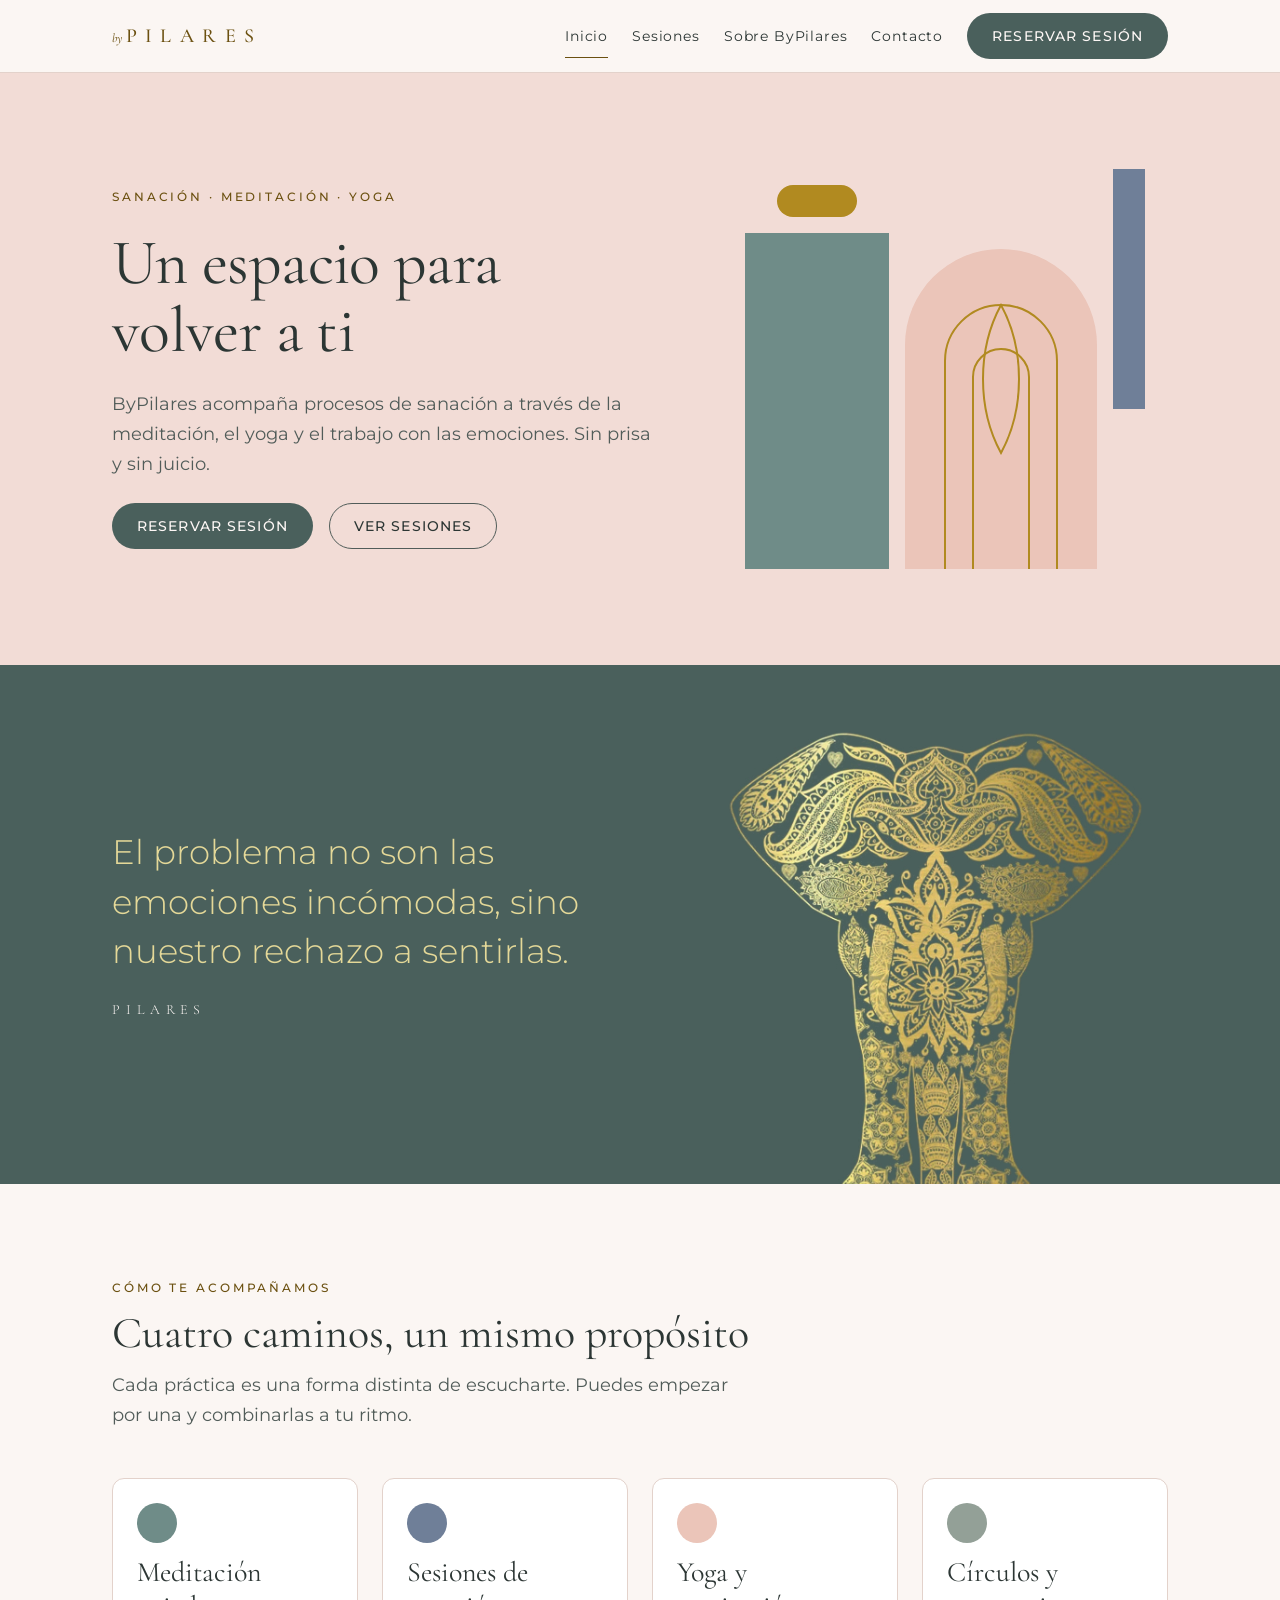
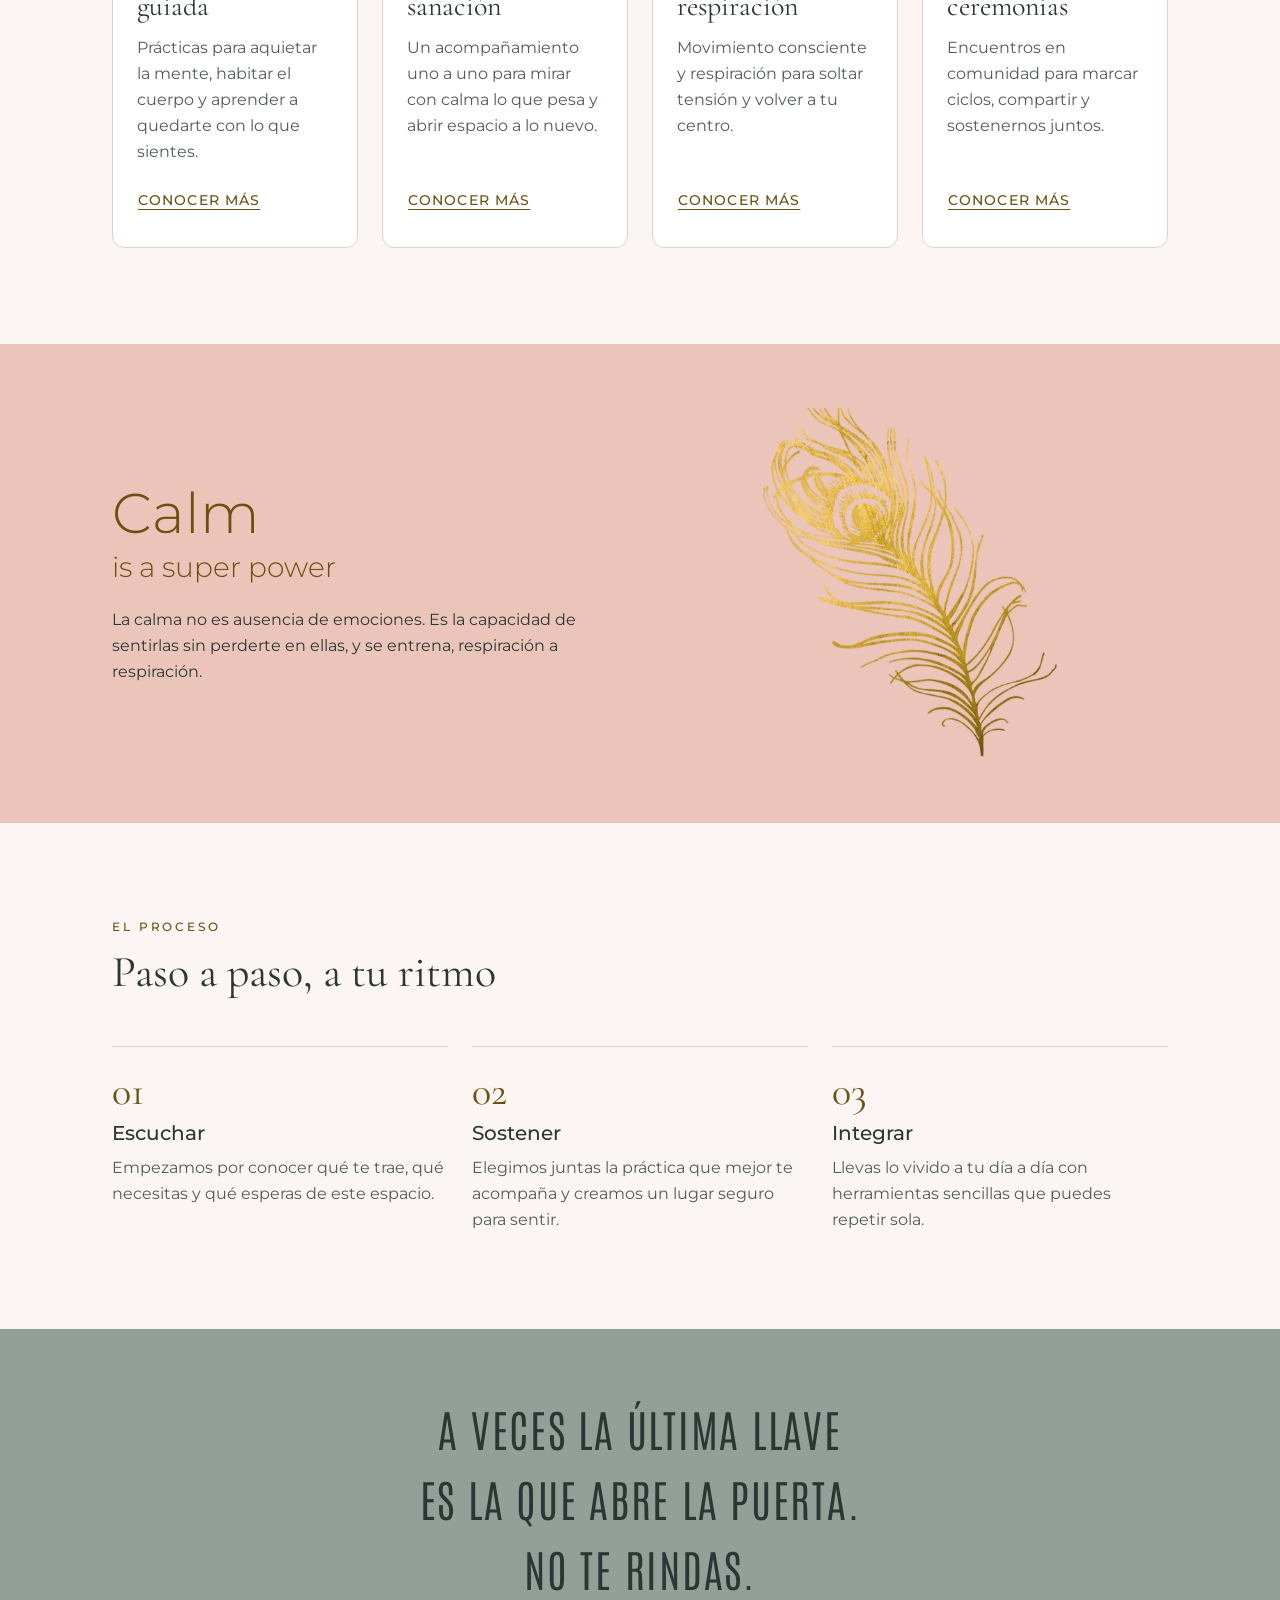
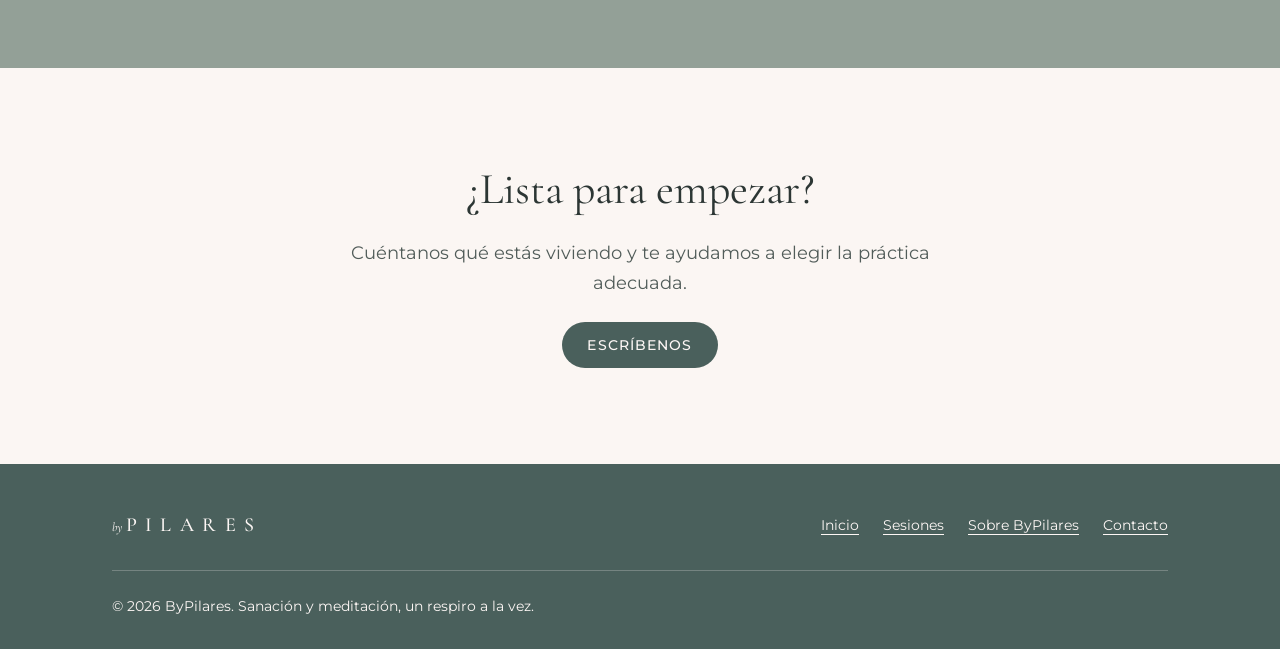
==== index.html @ e1603a5c "Add ByPilares static website and design system tokens Four pages (inicio, sesiones, sobre, contacto)" ====
<!doctype html>
<html lang="es">
<head>
<meta charset="utf-8">
<meta name="viewport" content="width=device-width, initial-scale=1">
<title>ByPilares · Sanación y meditación</title>
<meta name="description" content="Meditación guiada, sesiones de sanación, yoga y círculos para volver a ti, sin prisa y sin juicio.">
<meta property="og:title" content="ByPilares · Sanación y meditación">
<meta property="og:description" content="Meditación guiada, sesiones de sanación, yoga y círculos para volver a ti, sin prisa y sin juicio.">
<meta property="og:type" content="website">
<meta name="theme-color" content="#4a605c">
<link rel="icon" href="assets/img/logos/lotus-mark-cream.png">
<link rel="preconnect" href="https://fonts.googleapis.com">
<link rel="preconnect" href="https://fonts.gstatic.com" crossorigin>
<link rel="stylesheet" href="https://fonts.googleapis.com/css2?family=Antonio:wght@200;300&family=Cormorant+Garamond:ital,wght@0,400;0,500;1,400&family=Montserrat:wght@200;300;400;500&family=Shadows+Into+Light+Two&display=swap">
<link rel="stylesheet" href="assets/css/tokens.css">
<link rel="stylesheet" href="assets/css/components.css">
<link rel="stylesheet" href="assets/css/site.css">
</head>
<body>
<a class="skip" href="#main">Saltar al contenido</a>
<header class="site-header">
  <div class="wrap">
    <a class="bp-wordmark" href="index.html" aria-label="ByPilares, inicio"><span class="bp-wordmark__by">by</span><span class="bp-wordmark__name">Pilares</span></a>
    <button class="nav-toggle" type="button" aria-expanded="false" aria-controls="site-nav">Menú</button>
    <nav class="nav" id="site-nav" aria-label="Principal">
      <a href="index.html" aria-current="page">Inicio</a><a href="sesiones.html">Sesiones</a><a href="sobre.html">Sobre ByPilares</a><a href="contacto.html">Contacto</a>
      <a class="bp-btn bp-btn--primary" href="contacto.html">Reservar sesión</a>
    </nav>
  </div>
</header>
<main id="main">

<section class="hero">
  <div class="wrap">
    <div class="hero__copy">
      <span class="eyebrow">Sanación · Meditación · Yoga</span>
      <h1 class="display-xl">Un espacio para volver a ti</h1>
      <p class="lede">ByPilares acompaña procesos de sanación a través de la meditación, el yoga y el trabajo con las emociones. Sin prisa y sin juicio.</p>
      <div class="hero__actions">
        <a class="bp-btn bp-btn--primary" href="contacto.html">Reservar sesión</a>
        <a class="bp-btn bp-btn--secondary" href="sesiones.html">Ver sesiones</a>
      </div>
    </div>
    <svg class="hero__art" viewBox="0 0 400 400" aria-hidden="true" focusable="false">
      <rect class="a-teal" x="0" y="64" width="144" height="336"/>
      <path class="a-peach" d="M160 400 V176 A96 96 0 0 1 352 176 V400 Z"/>
      <path class="a-petal" d="M200 400 V192 A56 56 0 0 1 312 192 V400"/>
      <path class="a-petal" d="M228 400 V208 A28 28 0 0 1 284 208 V400"/>
      <path class="a-petal" d="M256 136 C232 180 232 240 256 284 C280 240 280 180 256 136 Z"/>
      <rect class="a-slate" x="368" y="0" width="32" height="240"/>
      <rect class="a-gold" x="32" y="16" width="80" height="32" rx="16"/>
    </svg>
  </div>
</section>

<section class="quote-band" aria-label="Cita">
  <div class="wrap">
    <blockquote>
      <p>El problema no son las emociones incómodas, sino nuestro rechazo a sentirlas.</p>
      <footer>Pilares</footer>
    </blockquote>
    <img src="assets/img/illustrations/elephant-gold.webp" alt="" width="899" height="985" loading="lazy">
  </div>
</section>

<section class="section">
  <div class="wrap">
    <div class="section-head">
      <span class="eyebrow">Cómo te acompañamos</span>
      <h2 class="display-l">Cuatro caminos, un mismo propósito</h2>
      <p class="lede">Cada práctica es una forma distinta de escucharte. Puedes empezar por una y combinarlas a tu ritmo.</p>
    </div>
    <div class="grid grid--4">
      <article class="card">
        <span class="card__dot dot-sage-teal" aria-hidden="true"></span>
        <h3>Meditación guiada</h3>
        <p>Prácticas para aquietar la mente, habitar el cuerpo y aprender a quedarte con lo que sientes.</p>
        <a class="bp-btn bp-btn--quiet" href="sesiones.html#meditacion">Conocer más</a>
      </article>
      <article class="card">
        <span class="card__dot dot-slate" aria-hidden="true"></span>
        <h3>Sesiones de sanación</h3>
        <p>Un acompañamiento uno a uno para mirar con calma lo que pesa y abrir espacio a lo nuevo.</p>
        <a class="bp-btn bp-btn--quiet" href="sesiones.html#sanacion">Conocer más</a>
      </article>
      <article class="card">
        <span class="card__dot dot-peach" aria-hidden="true"></span>
        <h3>Yoga y respiración</h3>
        <p>Movimiento consciente y respiración para soltar tensión y volver a tu centro.</p>
        <a class="bp-btn bp-btn--quiet" href="sesiones.html#yoga">Conocer más</a>
      </article>
      <article class="card">
        <span class="card__dot dot-sage" aria-hidden="true"></span>
        <h3>Círculos y ceremonias</h3>
        <p>Encuentros en comunidad para marcar ciclos, compartir y sostenernos juntos.</p>
        <a class="bp-btn bp-btn--quiet" href="sesiones.html#circulos">Conocer más</a>
      </article>
    </div>
  </div>
</section>

<section class="feather-band" data-theme="light">
  <div class="wrap">
    <img src="assets/img/illustrations/peacock-feather-gold.webp" alt="" width="861" height="1008" loading="lazy">
    <div>
      <p class="calm">Calm<small>is a super power</small></p>
      <p class="body" style="margin-top: var(--space-6)">La calma no es ausencia de emociones. Es la capacidad de sentirlas sin perderte en ellas, y se entrena, respiración a respiración.</p>
    </div>
  </div>
</section>

<section class="section">
  <div class="wrap">
    <div class="section-head">
      <span class="eyebrow">El proceso</span>
      <h2 class="display-l">Paso a paso, a tu ritmo</h2>
    </div>
    <ol class="steps grid grid--3">
      <li><h3>Escuchar</h3><p class="muted">Empezamos por conocer qué te trae, qué necesitas y qué esperas de este espacio.</p></li>
      <li><h3>Sostener</h3><p class="muted">Elegimos juntas la práctica que mejor te acompaña y creamos un lugar seguro para sentir.</p></li>
      <li><h3>Integrar</h3><p class="muted">Llevas lo vivido a tu día a día con herramientas sencillas que puedes repetir sola.</p></li>
    </ol>
  </div>
</section>

<section class="poster" data-theme="light" aria-label="Afirmación">
  <div class="wrap"><p><span>A veces la última llave</span> <span>es la que abre la puerta.</span> <span>No te rindas.</span></p></div>
</section>

<section class="section cta">
  <div class="wrap">
    <h2 class="display-l">¿Lista para empezar?</h2>
    <p class="lede">Cuéntanos qué estás viviendo y te ayudamos a elegir la práctica adecuada.</p>
    <a class="bp-btn bp-btn--primary" href="contacto.html">Escríbenos</a>
  </div>
</section>

</main>
<footer class="site-footer">
  <div class="wrap">
    <a class="bp-wordmark bp-wordmark--on-dark" href="index.html" aria-label="ByPilares, inicio"><span class="bp-wordmark__by">by</span><span class="bp-wordmark__name">Pilares</span></a>
    <ul class="footer-links">
      <li><a href="index.html">Inicio</a></li><li><a href="sesiones.html">Sesiones</a></li><li><a href="sobre.html">Sobre ByPilares</a></li><li><a href="contacto.html">Contacto</a></li>
    </ul>
    <p class="footer-meta">© <span id="year">2026</span> ByPilares. Sanación y meditación, un respiro a la vez.</p>
  </div>
</footer>
<script src="assets/js/site.js" defer></script>
</body>
</html>
---- assets/css/tokens.css ----
/* ByPilares: generated from design-system/tokens.json. Edit the JSON, then run python3 scripts/build_tokens.py */
:root, [data-theme="light"] {
  --sage-teal: #6f8c88;
  --sage: #93a097;
  --slate: #6f7f98;
  --blush: #f2dcd6;
  --peach: #ebc5b9;
  --ivory: #fdf7f5;
  --gold-foil: #b18a20;
  --gold-light: #e4d898;
  --rose: #c49a94;
  --sage-deep: #4a605c;
  --surface: #fbf6f3;
  --surface-raised: #ffffff;
  --surface-tint: var(--blush);
  --ink: #2c3634;
  --ink-muted: #515c59;
  --gold-ink: #6b5010;
  --rose-ink: #7a504b;
  --hairline: #e3d2cb;
  --accent: var(--sage-deep);
  --on-accent: var(--ivory);
  --focus-ring: #6b5010;
  --shadow-none: none;
  --shadow-soft: 0 8px 24px rgba(44,54,52,0.08);
}

@media (prefers-color-scheme: dark) {
  :root:not([data-theme="light"]) {
    --sage-teal: #6f8c88;
    --sage: #93a097;
    --slate: #6f7f98;
    --blush: #f2dcd6;
    --peach: #ebc5b9;
    --ivory: #fdf7f5;
    --gold-foil: #b18a20;
    --gold-light: #e4d898;
    --rose: #c49a94;
    --sage-deep: #4a605c;
    --surface: #1f2927;
    --surface-raised: #2a3633;
    --surface-tint: #33403d;
    --ink: #f5ede8;
    --ink-muted: #bcc3bf;
    --gold-ink: #dcc27a;
    --rose-ink: #e2b9b2;
    --hairline: #3d4a47;
    --accent: #dcc27a;
    --on-accent: #1f2927;
    --focus-ring: #dcc27a;
    --shadow-none: none;
    --shadow-soft: 0 8px 24px rgba(0,0,0,0.32);
  }
}

[data-theme="dark"] {
  --sage-teal: #6f8c88;
  --sage: #93a097;
  --slate: #6f7f98;
  --blush: #f2dcd6;
  --peach: #ebc5b9;
  --ivory: #fdf7f5;
  --gold-foil: #b18a20;
  --gold-light: #e4d898;
  --rose: #c49a94;
  --sage-deep: #4a605c;
  --surface: #1f2927;
  --surface-raised: #2a3633;
  --surface-tint: #33403d;
  --ink: #f5ede8;
  --ink-muted: #bcc3bf;
  --gold-ink: #dcc27a;
  --rose-ink: #e2b9b2;
  --hairline: #3d4a47;
  --accent: #dcc27a;
  --on-accent: #1f2927;
  --focus-ring: #dcc27a;
  --shadow-none: none;
  --shadow-soft: 0 8px 24px rgba(0,0,0,0.32);
}

:root {
  --space-1: 4px;
  --space-2: 8px;
  --space-3: 12px;
  --space-4: 16px;
  --space-6: 24px;
  --space-8: 32px;
  --space-12: 48px;
  --space-16: 64px;
  --space-24: 96px;
  --radius-none: 0;
  --radius-sm: 4px;
  --radius-md: 12px;
  --radius-pill: 999px;
  --font-display: "Cormorant Garamond", "Cormorant", Garamond, "Times New Roman", serif;
  --font-sans: Montserrat, "Helvetica Neue", Arial, sans-serif;
  --font-condensed: Antonio, "Arial Narrow", "Helvetica Neue", sans-serif;
  --font-script: "Shadows Into Light Two", "Bradley Hand", cursive;
}

.t-wordmark { font-family: var(--font-display); font-size: 28px; line-height: 32px; font-weight: 500; letter-spacing: 0.42em; }
.t-display-xl { font-family: var(--font-display); font-size: 64px; line-height: 68px; font-weight: 400; letter-spacing: -0.01em; }
.t-display-l { font-family: var(--font-display); font-size: 44px; line-height: 50px; font-weight: 400; }
.t-display-italic { font-family: var(--font-display); font-size: 32px; line-height: 40px; font-weight: 400; font-style: italic; }
.t-quote-l { font-family: var(--font-sans); font-size: 40px; line-height: 56px; font-weight: 200; letter-spacing: 0.01em; }
.t-quote-m { font-family: var(--font-sans); font-size: 26px; line-height: 38px; font-weight: 300; }
.t-poster-l { font-family: var(--font-condensed); font-size: 72px; line-height: 80px; font-weight: 200; letter-spacing: 0.02em; }
.t-poster-m { font-family: var(--font-condensed); font-size: 40px; line-height: 64px; font-weight: 200; letter-spacing: 0.04em; }
.t-heading { font-family: var(--font-sans); font-size: 20px; line-height: 28px; font-weight: 500; }
.t-body { font-family: var(--font-sans); font-size: 16px; line-height: 26px; font-weight: 400; }
.t-small { font-family: var(--font-sans); font-size: 14px; line-height: 22px; font-weight: 400; }
.t-eyebrow { font-family: var(--font-sans); font-size: 12px; line-height: 16px; font-weight: 500; letter-spacing: 0.24em; }
.t-note { font-family: var(--font-script); font-size: 34px; line-height: 44px; font-weight: 400; }
---- assets/css/components.css ----
/* ByPilares components, from the ByPilares design system (bundle.css). */

.bp-root { font-family: var(--font-sans); color: var(--ink); background: var(--surface); }

/* Wordmark */
.bp-wordmark { display: inline-flex; align-items: baseline; gap: 0.18em; font-family: var(--font-display); color: var(--gold-ink); line-height: 1; }
.bp-wordmark__by { font-style: italic; font-weight: 400; font-size: 0.62em; letter-spacing: 0; text-transform: lowercase; }
.bp-wordmark__name { font-weight: 500; letter-spacing: 0.42em; text-transform: uppercase; margin-right: -0.42em; }
.bp-wordmark--on-dark { color: var(--gold-light); }

/* Quote card: the 4:5 social template. Grounds and inks are fixed brand values, identical in every theme. */
.bp-quote { position: relative; aspect-ratio: 4 / 5; overflow: hidden; display: flex; flex-direction: column; padding: 8%; box-sizing: border-box; border-radius: var(--radius-none); }
.bp-quote__text { margin: 0; }
.bp-quote__sig { position: absolute; right: 6%; bottom: 4.5%; font-family: var(--font-display); font-weight: 500; letter-spacing: 0.42em; text-transform: uppercase; font-size: 0.7em; }
.bp-quote__art { position: absolute; pointer-events: none; }
.bp-quote--foil { background: var(--sage-teal); color: var(--gold-light); text-align: center; }
.bp-quote--foil .bp-quote__text { font-family: var(--font-sans); font-weight: 200; }
.bp-quote--foil .bp-quote__sig { color: var(--gold-light); }
.bp-quote--feather { background: var(--peach); color: var(--gold-foil); justify-content: flex-end; text-align: center; }
.bp-quote--feather .bp-quote__text { font-family: var(--font-sans); font-weight: 200; }
.bp-quote--feather .bp-quote__sig { color: var(--gold-foil); }
.bp-quote--rose { background: var(--blush); color: var(--rose); text-align: right; }
.bp-quote--rose .bp-quote__text { font-family: var(--font-condensed); font-weight: 200; text-transform: uppercase; line-height: 1.05; }
.bp-quote--rose .bp-quote__attr { font-family: var(--font-condensed); font-weight: 300; text-transform: uppercase; letter-spacing: 0.06em; color: var(--rose); margin-top: auto; }
.bp-quote--script { background: var(--slate); color: var(--ivory); justify-content: center; text-align: center; }
.bp-quote--script .bp-quote__text { font-family: var(--font-script); }
.bp-quote--caps { background: var(--sage); color: #ffffff; justify-content: center; }
.bp-quote--caps .bp-quote__text { font-family: var(--font-condensed); font-weight: 200; text-transform: uppercase; letter-spacing: 0.04em; line-height: 1.9; }

/* Event card */
.bp-event { position: relative; overflow: hidden; background: var(--surface-tint); color: var(--ink); padding: var(--space-8); border-radius: var(--radius-md); }
.bp-event { display: grid; grid-template-columns: 96px 1fr; gap: var(--space-6); align-items: start; }
.bp-event__seal { width: 96px; height: 96px; border-radius: var(--radius-pill); background: var(--slate); display: grid; place-items: center; }
.bp-event__seal img { width: 56px; height: auto; }
.bp-event__body { display: flex; flex-direction: column; gap: var(--space-2); }
.bp-event__eyebrow { font: 500 12px/16px var(--font-sans); letter-spacing: 0.24em; text-transform: uppercase; color: var(--gold-ink); }
.bp-event__title { margin: 0; font-family: var(--font-display); font-weight: 400; font-size: 44px; line-height: 48px; color: var(--ink); }
.bp-event__meta { font: 400 14px/22px var(--font-sans); color: var(--ink-muted); }
.bp-event__copy { font: 400 16px/26px var(--font-sans); margin: var(--space-2) 0 var(--space-4); }

/* Button */
.bp-btn { display: inline-flex; align-items: center; justify-content: center; gap: var(--space-2); min-height: 44px; padding: var(--space-3) var(--space-6); border-radius: var(--radius-pill); border: 1px solid transparent; font: 500 14px/20px var(--font-sans); letter-spacing: 0.08em; text-transform: uppercase; cursor: pointer; text-decoration: none; transition: background-color .2s ease, color .2s ease; }
.bp-btn:focus-visible { outline: 2px solid var(--focus-ring); outline-offset: 2px; }
.bp-btn--primary { background: var(--accent); color: var(--on-accent); }
.bp-btn--primary:hover { filter: brightness(1.08); }
.bp-btn--secondary { background: transparent; color: var(--ink); border-color: var(--ink-muted); }
.bp-btn--secondary:hover { background: var(--surface-tint); }
.bp-btn--quiet { background: transparent; color: var(--gold-ink); padding-left: 0; padding-right: 0; text-decoration: underline; text-underline-offset: 4px; text-decoration-thickness: 1px; }
.bp-btn[disabled] { opacity: .45; cursor: not-allowed; }
---- assets/css/site.css ----
/* ByPilares site layout. Values come from tokens.css; components from components.css. */

*, *::before, *::after { box-sizing: border-box; }
html { -webkit-text-size-adjust: 100%; scroll-behavior: smooth; }
@media (prefers-reduced-motion: reduce) { html { scroll-behavior: auto; } * { transition: none !important; } }
body {
  margin: 0;
  background: var(--surface);
  color: var(--ink);
  font-family: var(--font-sans);
  font-size: 16px;
  line-height: 26px;
  font-weight: 400;
}
img { max-width: 100%; height: auto; display: block; }
a { color: var(--gold-ink); text-underline-offset: 4px; text-decoration-thickness: 1px; }
a:focus-visible, button:focus-visible, input:focus-visible, select:focus-visible, textarea:focus-visible, summary:focus-visible {
  outline: 2px solid var(--focus-ring); outline-offset: 2px;
}
h1, h2, h3 { margin: 0; font-weight: 400; }
p { margin: 0; }

.skip { position: absolute; left: -9999px; top: 0; }
.skip:focus { left: var(--space-4); top: var(--space-4); z-index: 10; background: var(--surface-raised); padding: var(--space-2) var(--space-4); }

.wrap { width: 100%; max-width: 1120px; margin: 0 auto; padding: 0 var(--space-4); }
@media (min-width: 768px) { .wrap { padding: 0 var(--space-8); } }

/* Type helpers, scaled for small screens */
.display-xl { font-family: var(--font-display); font-weight: 400; font-size: clamp(42px, 7vw, 64px); line-height: 1.06; letter-spacing: -0.01em; }
.display-l { font-family: var(--font-display); font-weight: 400; font-size: clamp(32px, 5vw, 44px); line-height: 1.14; }
.eyebrow { display: block; font-size: 12px; line-height: 16px; font-weight: 500; letter-spacing: 0.24em; text-transform: uppercase; color: var(--gold-ink); }
.lede { font-size: 18px; line-height: 30px; color: var(--ink-muted); max-width: 36em; }
.muted { color: var(--ink-muted); }

/* Header */
.site-header { position: sticky; top: 0; z-index: 5; background: var(--surface); border-bottom: 1px solid var(--hairline); }
.site-header .wrap { display: flex; align-items: center; justify-content: space-between; min-height: 72px; gap: var(--space-4); }
a.bp-wordmark { text-decoration: none; }
.site-header .bp-wordmark { font-size: 20px; }
.nav { display: flex; align-items: center; gap: var(--space-6); }
.nav a:not(.bp-btn) { color: var(--ink); text-decoration: none; font-size: 14px; letter-spacing: 0.06em; padding: var(--space-2) 0; border-bottom: 1px solid transparent; }
.nav a:not(.bp-btn):hover, .nav a[aria-current="page"] { border-bottom-color: var(--gold-ink); }
.nav-toggle { display: none; background: none; border: 1px solid var(--ink-muted); color: var(--ink); border-radius: var(--radius-pill); padding: var(--space-2) var(--space-4); font: 500 13px/20px var(--font-sans); letter-spacing: 0.08em; text-transform: uppercase; cursor: pointer; }
@media (max-width: 860px) {
  .nav-toggle { display: inline-flex; }
  .nav { display: none; position: absolute; left: 0; right: 0; top: 100%; flex-direction: column; align-items: stretch; gap: 0; background: var(--surface); border-bottom: 1px solid var(--hairline); padding: var(--space-2) var(--space-4) var(--space-6); }
  .nav.is-open { display: flex; }
  .nav a:not(.bp-btn) { padding: var(--space-3) 0; border-bottom: 1px solid var(--hairline); font-size: 16px; }
  .nav .bp-btn { margin-top: var(--space-4); }
}

/* Sections */
.section { padding: var(--space-16) 0; }
@media (min-width: 768px) { .section { padding: var(--space-24) 0; } }
.section--tint { background: var(--surface-tint); }
.section-head { display: flex; flex-direction: column; gap: var(--space-3); margin-bottom: var(--space-12); max-width: 40em; }

/* Hero */
.hero { position: relative; overflow: hidden; background: var(--surface-tint); }
.hero .wrap { display: grid; gap: var(--space-8); align-items: center; padding-top: var(--space-16); padding-bottom: var(--space-16); }
.hero__copy { display: flex; flex-direction: column; gap: var(--space-6); max-width: 34em; }
.hero__actions { display: flex; flex-wrap: wrap; gap: var(--space-4); align-items: center; }
.hero__art { justify-self: center; width: min(400px, 100%); height: auto; display: block; }
.a-teal { fill: var(--sage-teal); } .a-peach { fill: var(--peach); } .a-slate { fill: var(--slate); } .a-gold { fill: var(--gold-foil); }
.a-petal { fill: none; stroke: var(--gold-foil); stroke-width: 2; }
@media (min-width: 900px) {
  .hero .wrap { grid-template-columns: 1.3fr 1fr; padding-top: var(--space-24); padding-bottom: var(--space-24); }
}

/* Quote band: elephant on sage-deep */
.quote-band { background: var(--sage-deep); color: var(--ivory); overflow: hidden; }
.quote-band .wrap { display: grid; gap: var(--space-8); align-items: end; padding-top: var(--space-16); }
.quote-band blockquote { margin: 0; font-family: var(--font-sans); font-weight: 300; font-size: clamp(24px, 3.4vw, 34px); line-height: 1.45; color: var(--gold-light); max-width: 22em; padding-bottom: var(--space-16); }
.quote-band blockquote footer { margin-top: var(--space-6); font-family: var(--font-display); font-size: 14px; letter-spacing: 0.42em; text-transform: uppercase; color: var(--ivory); }
.quote-band img { width: min(420px, 90%); justify-self: center; margin-bottom: -4px; }
@media (min-width: 900px) { .quote-band .wrap { grid-template-columns: 1.2fr 1fr; } .quote-band blockquote { align-self: center; } }

/* Feather band: peach */
.feather-band { background: var(--peach); color: var(--ink); overflow: hidden; }
.feather-band .wrap { display: grid; gap: var(--space-6); align-items: center; padding-top: var(--space-16); padding-bottom: var(--space-16); }
.feather-band img { width: min(300px, 70%); justify-self: center; }
.feather-band .calm { font-family: var(--font-sans); font-weight: 300; font-size: clamp(36px, 6vw, 56px); line-height: 1.1; color: var(--gold-ink); }
.feather-band .calm small { display: block; font-size: 0.5em; margin-top: var(--space-2); }
.feather-band p.body { max-width: 30em; }
@media (min-width: 900px) { .feather-band .wrap { grid-template-columns: 1fr 1fr; } .feather-band img { order: 2; } }

/* Offer grid */
.grid { display: grid; gap: var(--space-6); }
@media (min-width: 700px) { .grid--2 { grid-template-columns: repeat(2, 1fr); } }
@media (min-width: 1000px) { .grid--4 { grid-template-columns: repeat(4, 1fr); } .grid--3 { grid-template-columns: repeat(3, 1fr); } }
@media (min-width: 700px) and (max-width: 999px) { .grid--4, .grid--3 { grid-template-columns: repeat(2, 1fr); } }
.card { background: var(--surface-raised); border: 1px solid var(--hairline); border-radius: var(--radius-md); padding: var(--space-6); display: flex; flex-direction: column; gap: var(--space-3); }
.card h3 { font-family: var(--font-display); font-size: 28px; line-height: 34px; }
.card p { color: var(--ink-muted); }
.card .bp-btn--quiet { margin-top: auto; align-self: flex-start; }
.card__dot { width: 40px; height: 40px; border-radius: var(--radius-pill); }
.dot-sage-teal { background: var(--sage-teal); }
.dot-slate { background: var(--slate); }
.dot-peach { background: var(--peach); }
.dot-sage { background: var(--sage); }

/* Steps */
.steps { list-style: none; margin: 0; padding: 0; counter-reset: step; }
.steps li { counter-increment: step; border-top: 1px solid var(--hairline); padding-top: var(--space-6); display: flex; flex-direction: column; gap: var(--space-2); }
.steps li::before { content: counter(step, decimal-leading-zero); font-family: var(--font-display); font-size: 40px; line-height: 1; color: var(--gold-ink); }
.steps h3 { font-family: var(--font-sans); font-weight: 500; font-size: 20px; line-height: 28px; }

/* Offering detail (sesiones) */
.offer { display: grid; gap: var(--space-6); padding: var(--space-12) 0; border-top: 1px solid var(--hairline); }
.offer:first-of-type { border-top: 0; padding-top: 0; }
.offer h2 { font-family: var(--font-display); font-size: clamp(30px, 4vw, 40px); line-height: 1.15; }
.offer ul { margin: 0; padding-left: 1.2em; color: var(--ink-muted); }
.offer ul li + li { margin-top: var(--space-2); }
@media (min-width: 900px) { .offer { grid-template-columns: 1fr 1.4fr; gap: var(--space-12); } }

/* Pillars (sobre) */
.pillar { padding: var(--space-6) 0; border-top: 1px solid var(--hairline); }
.pillar h3 { font-family: var(--font-display); font-size: 28px; line-height: 34px; margin-bottom: var(--space-2); }

/* Poster affirmation */
.poster { background: var(--sage); color: var(--ink); text-align: center; }
.poster p { font-family: var(--font-condensed); font-weight: 300; text-transform: uppercase; letter-spacing: 0.04em; font-size: clamp(28px, 4.5vw, 44px); line-height: 1.6; padding: var(--space-16) 0; }
.poster span { display: inline; }
@media (min-width: 760px) { .poster span { display: block; } }

/* CTA band */
.cta { text-align: center; }
.cta .wrap { display: flex; flex-direction: column; align-items: center; gap: var(--space-6); }
.cta .lede { margin: 0 auto; }

/* Form */
.form { display: grid; gap: var(--space-6); max-width: 640px; }
.field { display: flex; flex-direction: column; gap: var(--space-2); }
.field label { font-weight: 500; font-size: 14px; letter-spacing: 0.04em; }
.field input, .field select, .field textarea {
  font: inherit; color: var(--ink); background: var(--surface-raised);
  border: 1px solid var(--ink-muted); border-radius: var(--radius-sm);
  padding: var(--space-3) var(--space-4); min-height: 48px;
}
.field textarea { min-height: 160px; resize: vertical; }
.field .hint { font-size: 14px; line-height: 22px; color: var(--ink-muted); }
.form-status { font-size: 14px; line-height: 22px; color: var(--ink); background: var(--surface-tint); border-radius: var(--radius-sm); padding: var(--space-3) var(--space-4); }
.form-status[hidden] { display: none; }
.contact-grid { display: grid; gap: var(--space-12); }
@media (min-width: 900px) { .contact-grid { grid-template-columns: 1.4fr 1fr; } }
.contact-aside { display: flex; flex-direction: column; gap: var(--space-4); }
.note-card { background: var(--slate); color: var(--ivory); padding: var(--space-8) var(--space-6); text-align: center; }
.note-card p { font-family: var(--font-script); font-size: 30px; line-height: 40px; }
.note-card img { width: 48px; margin: var(--space-6) auto 0; }

/* Page header */
.page-head { background: var(--surface-tint); padding: var(--space-16) 0 var(--space-12); }
.page-head .wrap { display: flex; flex-direction: column; gap: var(--space-4); }

/* Footer */
.site-footer { background: var(--sage-deep); color: var(--ivory); padding: var(--space-12) 0 var(--space-8); }
.site-footer .wrap { display: grid; gap: var(--space-8); }
.site-footer a { color: var(--ivory); }
.site-footer .bp-wordmark { font-size: 20px; }
.footer-links { display: flex; flex-wrap: wrap; gap: var(--space-6); list-style: none; margin: 0; padding: 0; font-size: 14px; }
.footer-meta { font-size: 14px; line-height: 22px; color: var(--ivory); opacity: 1; border-top: 1px solid rgba(253,247,245,0.24); padding-top: var(--space-6); }
@media (min-width: 768px) { .site-footer .wrap { grid-template-columns: 1fr auto; align-items: center; } .footer-meta { grid-column: 1 / -1; } }
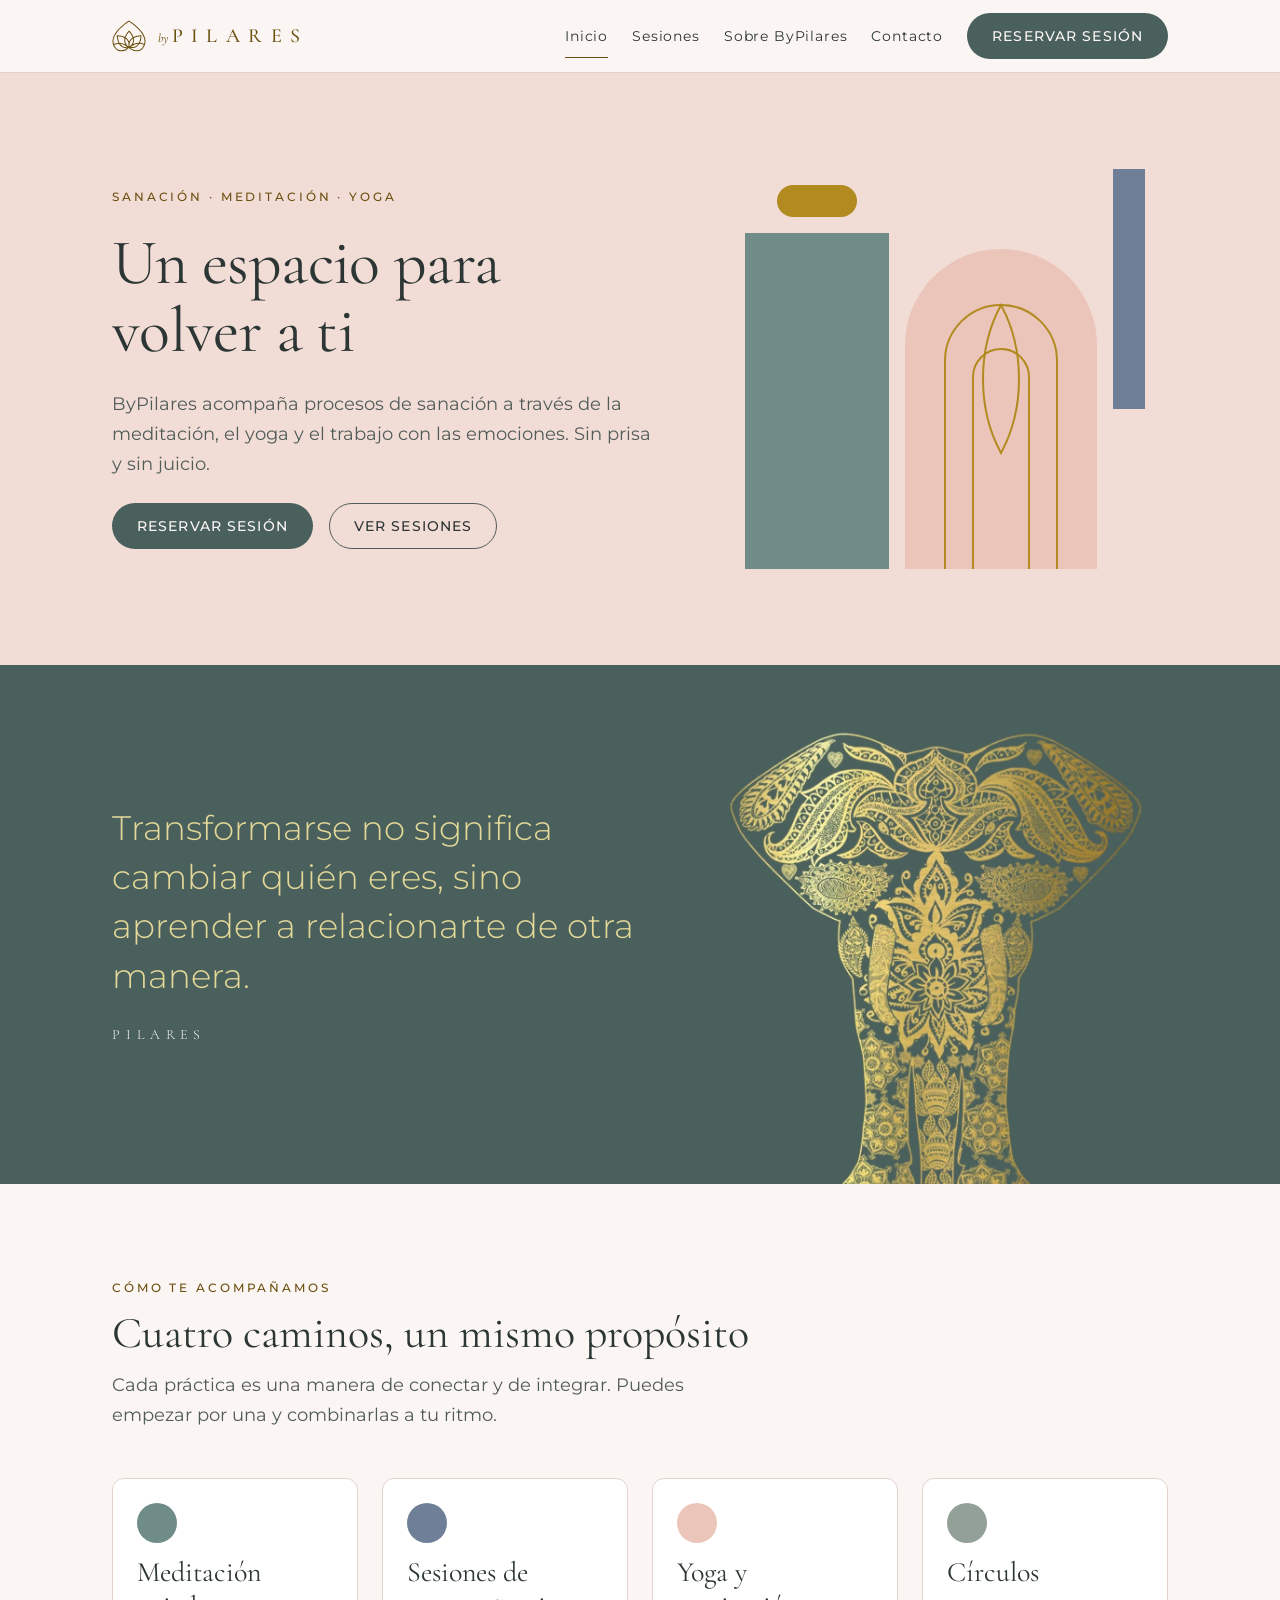
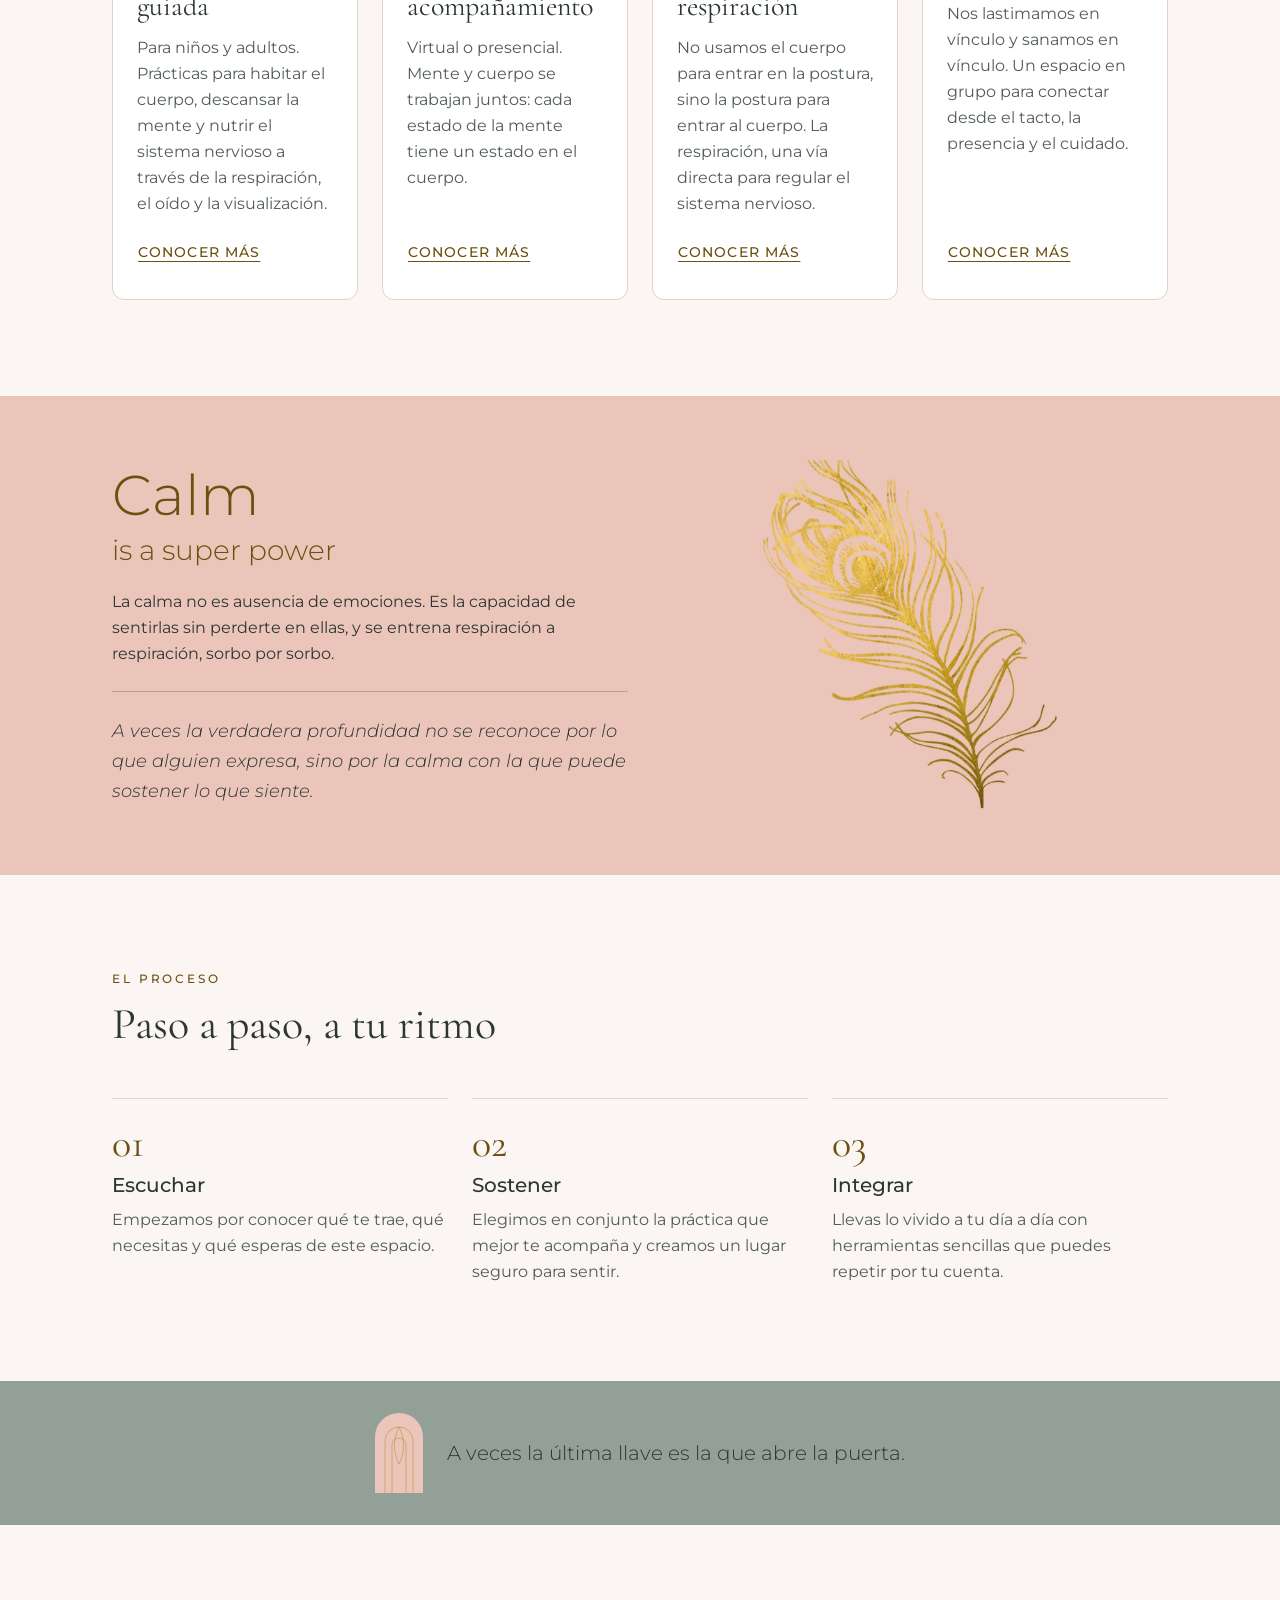
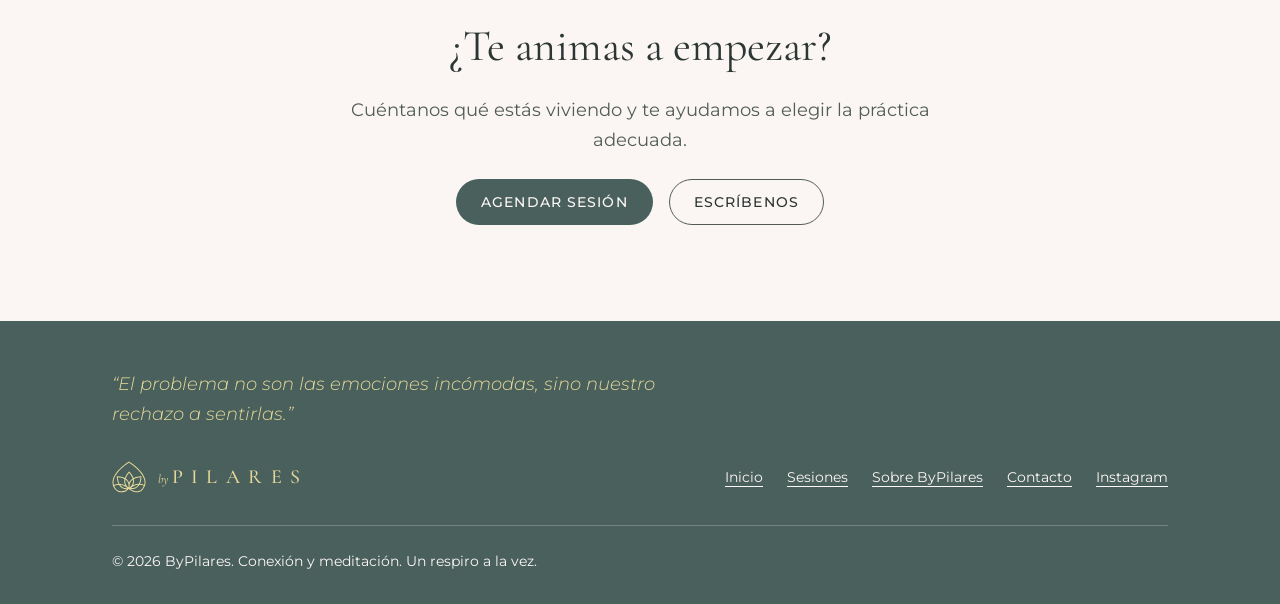
==== commit 42d05b00: "Apply ByPilares content and branding edits - Add the lotus logo (vector trace) to header, footer and" ====
--- a/index.html
+++ b/index.html
@@ -3,16 +3,16 @@
 <head>
 <meta charset="utf-8">
 <meta name="viewport" content="width=device-width, initial-scale=1">
-<title>ByPilares · Sanación y meditación</title>
-<meta name="description" content="Meditación guiada, sesiones de sanación, yoga y círculos para volver a ti, sin prisa y sin juicio.">
-<meta property="og:title" content="ByPilares · Sanación y meditación">
-<meta property="og:description" content="Meditación guiada, sesiones de sanación, yoga y círculos para volver a ti, sin prisa y sin juicio.">
+<title>ByPilares · Conexión y meditación</title>
+<meta name="description" content="Meditación guiada para niños y adultos, sesiones de acompañamiento virtuales o presenciales, yoga, respiración y círculos.">
+<meta property="og:title" content="ByPilares · Conexión y meditación">
+<meta property="og:description" content="Meditación guiada para niños y adultos, sesiones de acompañamiento virtuales o presenciales, yoga, respiración y círculos.">
 <meta property="og:type" content="website">
 <meta name="theme-color" content="#4a605c">
-<link rel="icon" href="assets/img/logos/lotus-mark-cream.png">
+<link rel="icon" href="assets/img/logos/favicon.svg" type="image/svg+xml">
 <link rel="preconnect" href="https://fonts.googleapis.com">
 <link rel="preconnect" href="https://fonts.gstatic.com" crossorigin>
-<link rel="stylesheet" href="https://fonts.googleapis.com/css2?family=Antonio:wght@200;300&family=Cormorant+Garamond:ital,wght@0,400;0,500;1,400&family=Montserrat:wght@200;300;400;500&family=Shadows+Into+Light+Two&display=swap">
+<link rel="stylesheet" href="https://fonts.googleapis.com/css2?family=Cormorant+Garamond:ital,wght@0,400;0,500;1,400&family=Montserrat:ital,wght@0,200;0,300;0,400;0,500;1,300&display=swap">
 <link rel="stylesheet" href="assets/css/tokens.css">
 <link rel="stylesheet" href="assets/css/components.css">
 <link rel="stylesheet" href="assets/css/site.css">
@@ -21,11 +21,11 @@
 <a class="skip" href="#main">Saltar al contenido</a>
 <header class="site-header">
   <div class="wrap">
-    <a class="bp-wordmark" href="index.html" aria-label="ByPilares, inicio"><span class="bp-wordmark__by">by</span><span class="bp-wordmark__name">Pilares</span></a>
+    <a class="brand" href="index.html" aria-label="ByPilares, inicio"><svg class="lotus" viewBox="0 0 1643 1533" aria-hidden="true" focusable="false"><use href="assets/img/logos/lotus-mark.svg#lotus"/></svg><span class="bp-wordmark"><span class="bp-wordmark__by">by</span><span class="bp-wordmark__name">Pilares</span></span></a>
     <button class="nav-toggle" type="button" aria-expanded="false" aria-controls="site-nav">Menú</button>
     <nav class="nav" id="site-nav" aria-label="Principal">
       <a href="index.html" aria-current="page">Inicio</a><a href="sesiones.html">Sesiones</a><a href="sobre.html">Sobre ByPilares</a><a href="contacto.html">Contacto</a>
-      <a class="bp-btn bp-btn--primary" href="contacto.html">Reservar sesión</a>
+      <a class="bp-btn bp-btn--primary" href="https://calendly.com/pilares-yoga/30min" target="_blank" rel="noopener">Reservar sesión</a>
     </nav>
   </div>
 </header>
@@ -38,7 +38,7 @@
       <h1 class="display-xl">Un espacio para volver a ti</h1>
       <p class="lede">ByPilares acompaña procesos de sanación a través de la meditación, el yoga y el trabajo con las emociones. Sin prisa y sin juicio.</p>
       <div class="hero__actions">
-        <a class="bp-btn bp-btn--primary" href="contacto.html">Reservar sesión</a>
+        <a class="bp-btn bp-btn--primary" href="https://calendly.com/pilares-yoga/30min" target="_blank" rel="noopener">Reservar sesión</a>
         <a class="bp-btn bp-btn--secondary" href="sesiones.html">Ver sesiones</a>
       </div>
     </div>
@@ -57,7 +57,7 @@
 <section class="quote-band" aria-label="Cita">
   <div class="wrap">
     <blockquote>
-      <p>El problema no son las emociones incómodas, sino nuestro rechazo a sentirlas.</p>
+      <p>Transformarse no significa cambiar quién eres, sino aprender a relacionarte de otra manera.</p>
       <footer>Pilares</footer>
     </blockquote>
     <img src="assets/img/illustrations/elephant-gold.webp" alt="" width="899" height="985" loading="lazy">
@@ -69,31 +69,31 @@
     <div class="section-head">
       <span class="eyebrow">Cómo te acompañamos</span>
       <h2 class="display-l">Cuatro caminos, un mismo propósito</h2>
-      <p class="lede">Cada práctica es una forma distinta de escucharte. Puedes empezar por una y combinarlas a tu ritmo.</p>
+      <p class="lede">Cada práctica es una manera de conectar y de integrar. Puedes empezar por una y combinarlas a tu ritmo.</p>
     </div>
     <div class="grid grid--4">
       <article class="card">
         <span class="card__dot dot-sage-teal" aria-hidden="true"></span>
         <h3>Meditación guiada</h3>
-        <p>Prácticas para aquietar la mente, habitar el cuerpo y aprender a quedarte con lo que sientes.</p>
+        <p>Para niños y adultos. Prácticas para habitar el cuerpo, descansar la mente y nutrir el sistema nervioso a través de la respiración, el oído y la visualización.</p>
         <a class="bp-btn bp-btn--quiet" href="sesiones.html#meditacion">Conocer más</a>
       </article>
       <article class="card">
         <span class="card__dot dot-slate" aria-hidden="true"></span>
-        <h3>Sesiones de sanación</h3>
-        <p>Un acompañamiento uno a uno para mirar con calma lo que pesa y abrir espacio a lo nuevo.</p>
-        <a class="bp-btn bp-btn--quiet" href="sesiones.html#sanacion">Conocer más</a>
+        <h3>Sesiones de acompañamiento</h3>
+        <p>Virtual o presencial. Mente y cuerpo se trabajan juntos: cada estado de la mente tiene un estado en el cuerpo.</p>
+        <a class="bp-btn bp-btn--quiet" href="sesiones.html#acompanamiento">Conocer más</a>
       </article>
       <article class="card">
         <span class="card__dot dot-peach" aria-hidden="true"></span>
         <h3>Yoga y respiración</h3>
-        <p>Movimiento consciente y respiración para soltar tensión y volver a tu centro.</p>
+        <p>No usamos el cuerpo para entrar en la postura, sino la postura para entrar al cuerpo. La respiración, una vía directa para regular el sistema nervioso.</p>
         <a class="bp-btn bp-btn--quiet" href="sesiones.html#yoga">Conocer más</a>
       </article>
       <article class="card">
         <span class="card__dot dot-sage" aria-hidden="true"></span>
-        <h3>Círculos y ceremonias</h3>
-        <p>Encuentros en comunidad para marcar ciclos, compartir y sostenernos juntos.</p>
+        <h3>Círculos</h3>
+        <p>Nos lastimamos en vínculo y sanamos en vínculo. Un espacio en grupo para conectar desde el tacto, la presencia y el cuidado.</p>
         <a class="bp-btn bp-btn--quiet" href="sesiones.html#circulos">Conocer más</a>
       </article>
     </div>
@@ -105,7 +105,8 @@
     <img src="assets/img/illustrations/peacock-feather-gold.webp" alt="" width="861" height="1008" loading="lazy">
     <div>
       <p class="calm">Calm<small>is a super power</small></p>
-      <p class="body" style="margin-top: var(--space-6)">La calma no es ausencia de emociones. Es la capacidad de sentirlas sin perderte en ellas, y se entrena, respiración a respiración.</p>
+      <p class="body" style="margin-top: var(--space-6)">La calma no es ausencia de emociones. Es la capacidad de sentirlas sin perderte en ellas, y se entrena respiración a respiración, sorbo por sorbo.</p>
+      <p class="feather-quote">A veces la verdadera profundidad no se reconoce por lo que alguien expresa, sino por la calma con la que puede sostener lo que siente.</p>
     </div>
   </div>
 </section>
@@ -118,32 +119,45 @@
     </div>
     <ol class="steps grid grid--3">
       <li><h3>Escuchar</h3><p class="muted">Empezamos por conocer qué te trae, qué necesitas y qué esperas de este espacio.</p></li>
-      <li><h3>Sostener</h3><p class="muted">Elegimos juntas la práctica que mejor te acompaña y creamos un lugar seguro para sentir.</p></li>
-      <li><h3>Integrar</h3><p class="muted">Llevas lo vivido a tu día a día con herramientas sencillas que puedes repetir sola.</p></li>
+      <li><h3>Sostener</h3><p class="muted">Elegimos en conjunto la práctica que mejor te acompaña y creamos un lugar seguro para sentir.</p></li>
+      <li><h3>Integrar</h3><p class="muted">Llevas lo vivido a tu día a día con herramientas sencillas que puedes repetir por tu cuenta.</p></li>
     </ol>
   </div>
 </section>
 
-<section class="poster" data-theme="light" aria-label="Afirmación">
-  <div class="wrap"><p><span>A veces la última llave</span> <span>es la que abre la puerta.</span> <span>No te rindas.</span></p></div>
+<section class="key-note" data-theme="light" aria-label="Frase">
+  <div class="wrap">
+    <svg class="door" viewBox="160 80 192 320" aria-hidden="true" focusable="false">
+        <path class="a-peach" d="M160 400 V176 A96 96 0 0 1 352 176 V400 Z"/>
+        <path class="a-petal" d="M200 400 V192 A56 56 0 0 1 312 192 V400"/>
+        <path class="a-petal" d="M228 400 V208 A28 28 0 0 1 284 208 V400"/>
+        <path class="a-petal" d="M256 136 C232 180 232 240 256 284 C280 240 280 180 256 136 Z"/>
+      </svg>
+    <p>A veces la última llave es la que abre la puerta.</p>
+  </div>
 </section>
 
 <section class="section cta">
   <div class="wrap">
-    <h2 class="display-l">¿Lista para empezar?</h2>
+    <h2 class="display-l">¿Te animas a empezar?</h2>
     <p class="lede">Cuéntanos qué estás viviendo y te ayudamos a elegir la práctica adecuada.</p>
-    <a class="bp-btn bp-btn--primary" href="contacto.html">Escríbenos</a>
+    <div class="hero__actions" style="justify-content:center">
+      <a class="bp-btn bp-btn--primary" href="https://calendly.com/pilares-yoga/30min" target="_blank" rel="noopener">Agendar sesión</a>
+      <a class="bp-btn bp-btn--secondary" href="contacto.html">Escríbenos</a>
+    </div>
   </div>
 </section>
 
 </main>
 <footer class="site-footer">
   <div class="wrap">
-    <a class="bp-wordmark bp-wordmark--on-dark" href="index.html" aria-label="ByPilares, inicio"><span class="bp-wordmark__by">by</span><span class="bp-wordmark__name">Pilares</span></a>
+    <p class="footer-quote">“El problema no son las emociones incómodas, sino nuestro rechazo a sentirlas.”</p>
+    <a class="brand brand--on-dark" href="index.html" aria-label="ByPilares, inicio"><svg class="lotus" viewBox="0 0 1643 1533" aria-hidden="true" focusable="false"><use href="assets/img/logos/lotus-mark.svg#lotus"/></svg><span class="bp-wordmark bp-wordmark--on-dark"><span class="bp-wordmark__by">by</span><span class="bp-wordmark__name">Pilares</span></span></a>
     <ul class="footer-links">
       <li><a href="index.html">Inicio</a></li><li><a href="sesiones.html">Sesiones</a></li><li><a href="sobre.html">Sobre ByPilares</a></li><li><a href="contacto.html">Contacto</a></li>
+      <li><a href="https://www.instagram.com/pilaresyoga/" target="_blank" rel="noopener">Instagram</a></li>
     </ul>
-    <p class="footer-meta">© <span id="year">2026</span> ByPilares. Sanación y meditación, un respiro a la vez.</p>
+    <p class="footer-meta">© <span id="year">2026</span> ByPilares. Conexión y meditación. Un respiro a la vez.</p>
   </div>
 </footer>
 <script src="assets/js/site.js" defer></script>
--- a/assets/css/site.css
+++ b/assets/css/site.css
@@ -3,14 +3,23 @@
 *, *::before, *::after { box-sizing: border-box; }
 html { -webkit-text-size-adjust: 100%; scroll-behavior: smooth; }
 @media (prefers-reduced-motion: reduce) { html { scroll-behavior: auto; } * { transition: none !important; } }
+html { background: var(--surface); }
 body {
   margin: 0;
-  background: var(--surface);
+  background: transparent;
   color: var(--ink);
   font-family: var(--font-sans);
   font-size: 16px;
   line-height: 26px;
   font-weight: 400;
+}
+/* Lotus watermark on every page: shows through the plain (surface) sections */
+body::before {
+  content: ""; position: fixed; z-index: -1; pointer-events: none;
+  right: -10vmin; bottom: -8vmin; width: min(70vmin, 640px); aspect-ratio: 1643 / 1533;
+  background: var(--gold-ink); opacity: 0.07;
+  -webkit-mask: url("../img/logos/lotus-mark.svg") center / contain no-repeat;
+          mask: url("../img/logos/lotus-mark.svg") center / contain no-repeat;
 }
 img { max-width: 100%; height: auto; display: block; }
 a { color: var(--gold-ink); text-underline-offset: 4px; text-decoration-thickness: 1px; }
@@ -36,8 +45,11 @@
 /* Header */
 .site-header { position: sticky; top: 0; z-index: 5; background: var(--surface); border-bottom: 1px solid var(--hairline); }
 .site-header .wrap { display: flex; align-items: center; justify-content: space-between; min-height: 72px; gap: var(--space-4); }
-a.bp-wordmark { text-decoration: none; }
-.site-header .bp-wordmark { font-size: 20px; }
+.brand { display: inline-flex; align-items: center; gap: var(--space-3); text-decoration: none; color: var(--gold-ink); }
+.brand .lotus { width: 34px; height: 32px; flex: none; }
+.brand .bp-wordmark { font-size: 20px; }
+.brand--on-dark { color: var(--gold-light); }
+.lotus { display: block; fill: currentColor; }
 .nav { display: flex; align-items: center; gap: var(--space-6); }
 .nav a:not(.bp-btn) { color: var(--ink); text-decoration: none; font-size: 14px; letter-spacing: 0.06em; padding: var(--space-2) 0; border-bottom: 1px solid transparent; }
 .nav a:not(.bp-btn):hover, .nav a[aria-current="page"] { border-bottom-color: var(--gold-ink); }
@@ -83,6 +95,7 @@
 .feather-band .calm { font-family: var(--font-sans); font-weight: 300; font-size: clamp(36px, 6vw, 56px); line-height: 1.1; color: var(--gold-ink); }
 .feather-band .calm small { display: block; font-size: 0.5em; margin-top: var(--space-2); }
 .feather-band p.body { max-width: 30em; }
+.feather-quote { margin-top: var(--space-6); padding-top: var(--space-6); border-top: 1px solid var(--rose); max-width: 30em; font-family: var(--font-sans); font-style: italic; font-weight: 300; font-size: 18px; line-height: 30px; color: var(--ink); }
 @media (min-width: 900px) { .feather-band .wrap { grid-template-columns: 1fr 1fr; } .feather-band img { order: 2; } }
 
 /* Offer grid */
@@ -110,6 +123,9 @@
 .offer { display: grid; gap: var(--space-6); padding: var(--space-12) 0; border-top: 1px solid var(--hairline); }
 .offer:first-of-type { border-top: 0; padding-top: 0; }
 .offer h2 { font-family: var(--font-display); font-size: clamp(30px, 4vw, 40px); line-height: 1.15; }
+.offer__body { display: flex; flex-direction: column; gap: var(--space-4); }
+.offer__actions { display: flex; flex-wrap: wrap; gap: var(--space-4); align-items: center; margin-top: var(--space-2); }
+.offer-quote { margin: 0; font-family: var(--font-sans); font-style: italic; font-weight: 300; font-size: 20px; line-height: 32px; color: var(--gold-ink); }
 .offer ul { margin: 0; padding-left: 1.2em; color: var(--ink-muted); }
 .offer ul li + li { margin-top: var(--space-2); }
 @media (min-width: 900px) { .offer { grid-template-columns: 1fr 1.4fr; gap: var(--space-12); } }
@@ -118,11 +134,12 @@
 .pillar { padding: var(--space-6) 0; border-top: 1px solid var(--hairline); }
 .pillar h3 { font-family: var(--font-display); font-size: 28px; line-height: 34px; margin-bottom: var(--space-2); }
 
-/* Poster affirmation */
-.poster { background: var(--sage); color: var(--ink); text-align: center; }
-.poster p { font-family: var(--font-condensed); font-weight: 300; text-transform: uppercase; letter-spacing: 0.04em; font-size: clamp(28px, 4.5vw, 44px); line-height: 1.6; padding: var(--space-16) 0; }
-.poster span { display: inline; }
-@media (min-width: 760px) { .poster span { display: block; } }
+/* Key note: a small complementary phrase beside the door */
+.key-note { background: var(--sage); color: var(--ink); }
+.key-note .wrap { display: flex; align-items: center; justify-content: center; gap: var(--space-6); padding-top: var(--space-8); padding-bottom: var(--space-8); }
+.key-note .door { width: 48px; height: 80px; flex: none; }
+.key-note p { font-family: var(--font-sans); font-weight: 300; font-size: 20px; line-height: 30px; }
+@media (max-width: 600px) { .key-note p { font-size: 18px; line-height: 28px; } .key-note .door { width: 36px; height: 60px; } }
 
 /* CTA band */
 .cta { text-align: center; }
@@ -146,8 +163,12 @@
 @media (min-width: 900px) { .contact-grid { grid-template-columns: 1.4fr 1fr; } }
 .contact-aside { display: flex; flex-direction: column; gap: var(--space-4); }
 .note-card { background: var(--slate); color: var(--ivory); padding: var(--space-8) var(--space-6); text-align: center; }
-.note-card p { font-family: var(--font-script); font-size: 30px; line-height: 40px; }
-.note-card img { width: 48px; margin: var(--space-6) auto 0; }
+.note-card p { font-family: var(--font-sans); font-weight: 300; font-size: 22px; line-height: 34px; }
+.note-card .lotus { width: 48px; height: 45px; margin: var(--space-6) auto 0; color: var(--ivory); }
+.contact-card { background: var(--surface-raised); border: 1px solid var(--hairline); border-radius: var(--radius-md); padding: var(--space-6); display: flex; flex-direction: column; gap: var(--space-3); align-items: flex-start; }
+.contact-list { list-style: none; margin: 0; padding: 0; width: 100%; }
+.contact-list li { display: flex; justify-content: space-between; gap: var(--space-4); padding: var(--space-3) 0; border-top: 1px solid var(--hairline); }
+.contact-list li:first-child { border-top: 0; }
 
 /* Page header */
 .page-head { background: var(--surface-tint); padding: var(--space-16) 0 var(--space-12); }
@@ -157,7 +178,8 @@
 .site-footer { background: var(--sage-deep); color: var(--ivory); padding: var(--space-12) 0 var(--space-8); }
 .site-footer .wrap { display: grid; gap: var(--space-8); }
 .site-footer a { color: var(--ivory); }
-.site-footer .bp-wordmark { font-size: 20px; }
+.footer-quote { font-family: var(--font-sans); font-weight: 300; font-style: italic; font-size: 18px; line-height: 30px; color: var(--gold-light); max-width: 34em; grid-column: 1 / -1; }
 .footer-links { display: flex; flex-wrap: wrap; gap: var(--space-6); list-style: none; margin: 0; padding: 0; font-size: 14px; }
 .footer-meta { font-size: 14px; line-height: 22px; color: var(--ivory); opacity: 1; border-top: 1px solid rgba(253,247,245,0.24); padding-top: var(--space-6); }
 @media (min-width: 768px) { .site-footer .wrap { grid-template-columns: 1fr auto; align-items: center; } .footer-meta { grid-column: 1 / -1; } }
+.site-footer .brand--on-dark { color: var(--gold-light); text-decoration: none; }
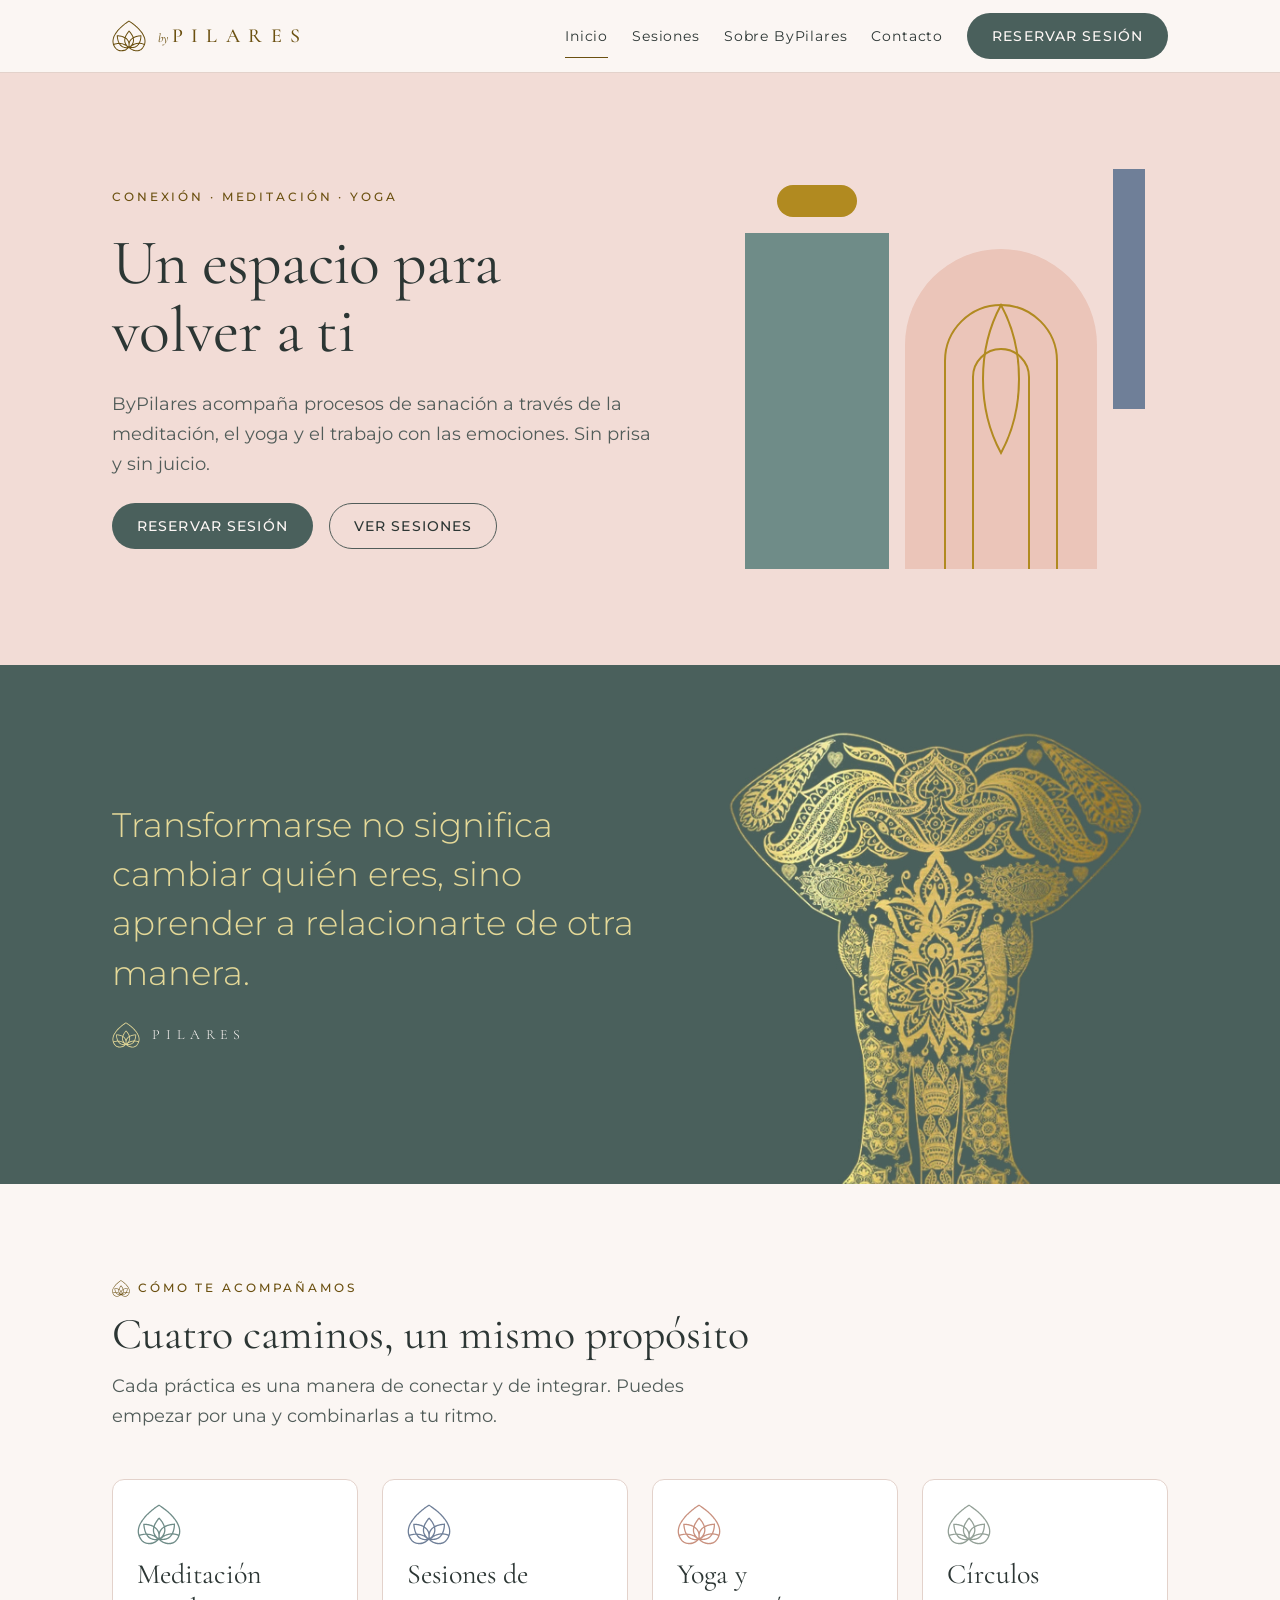
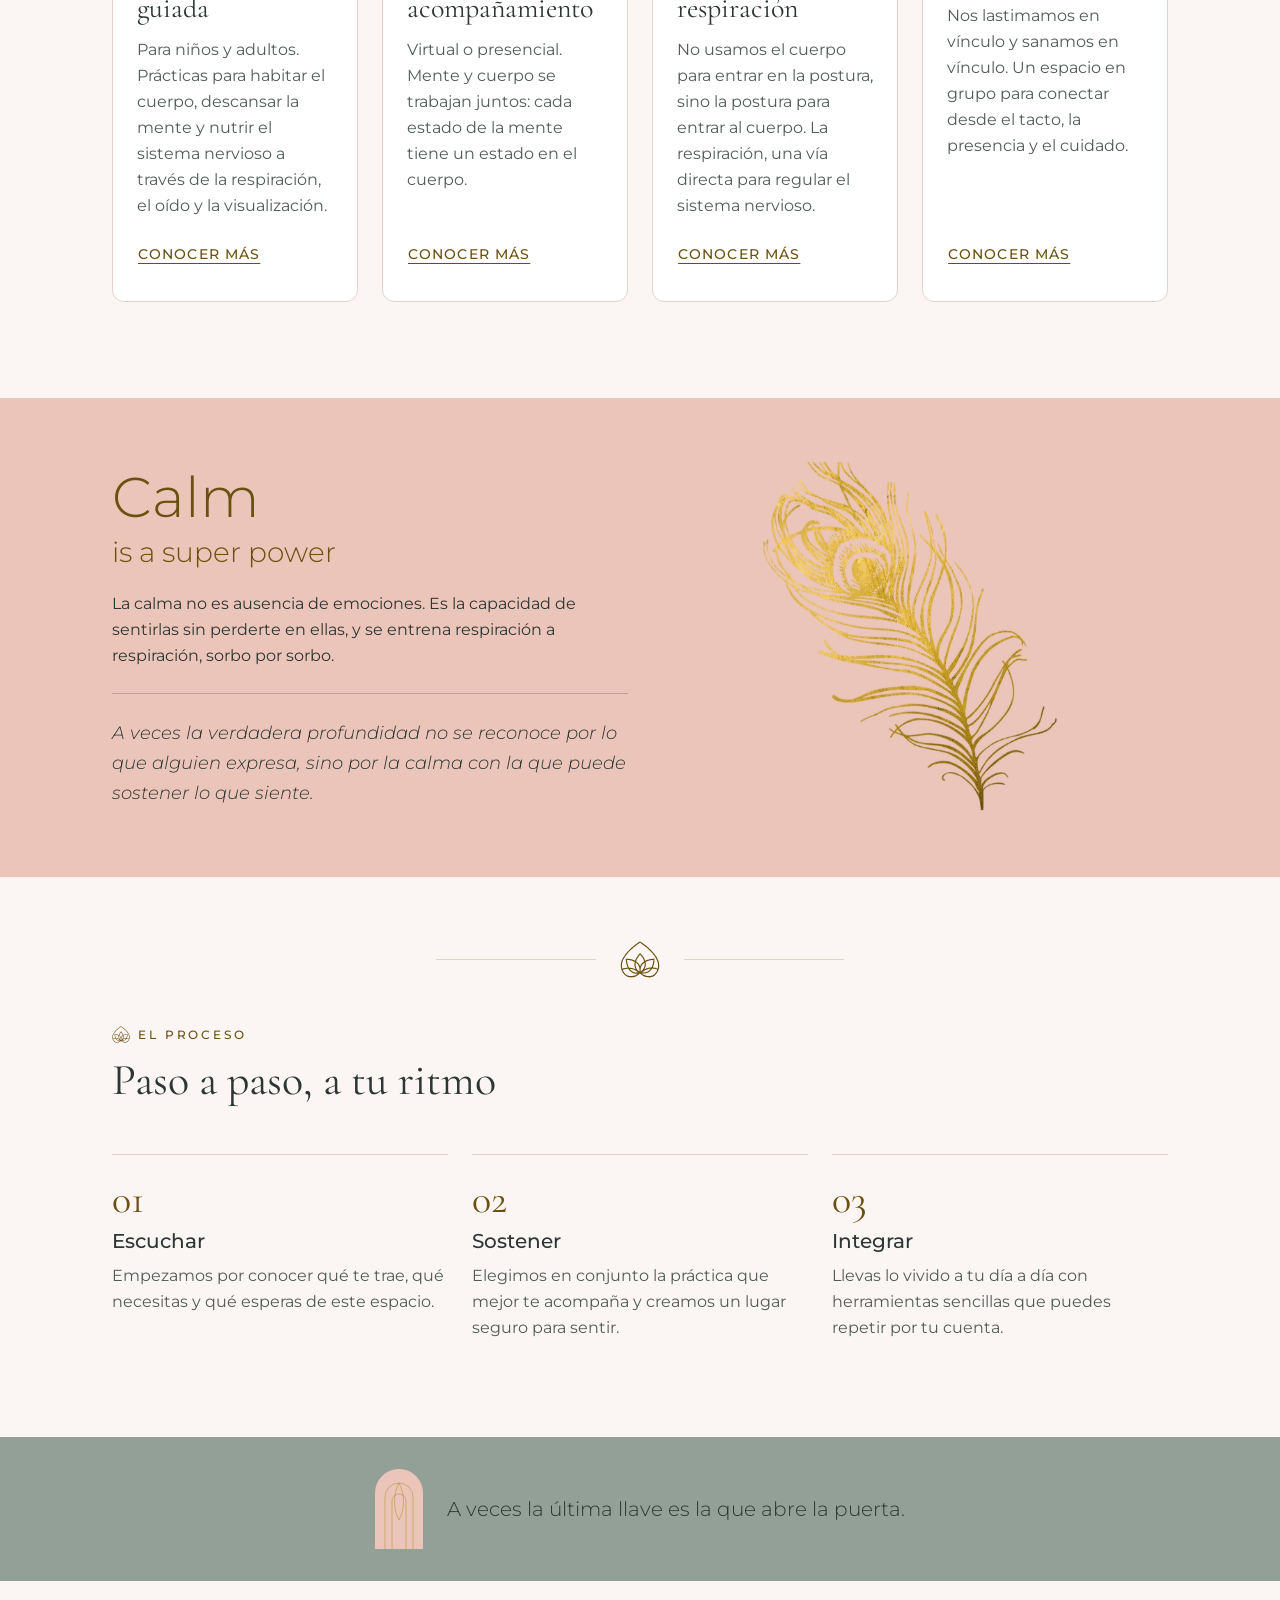
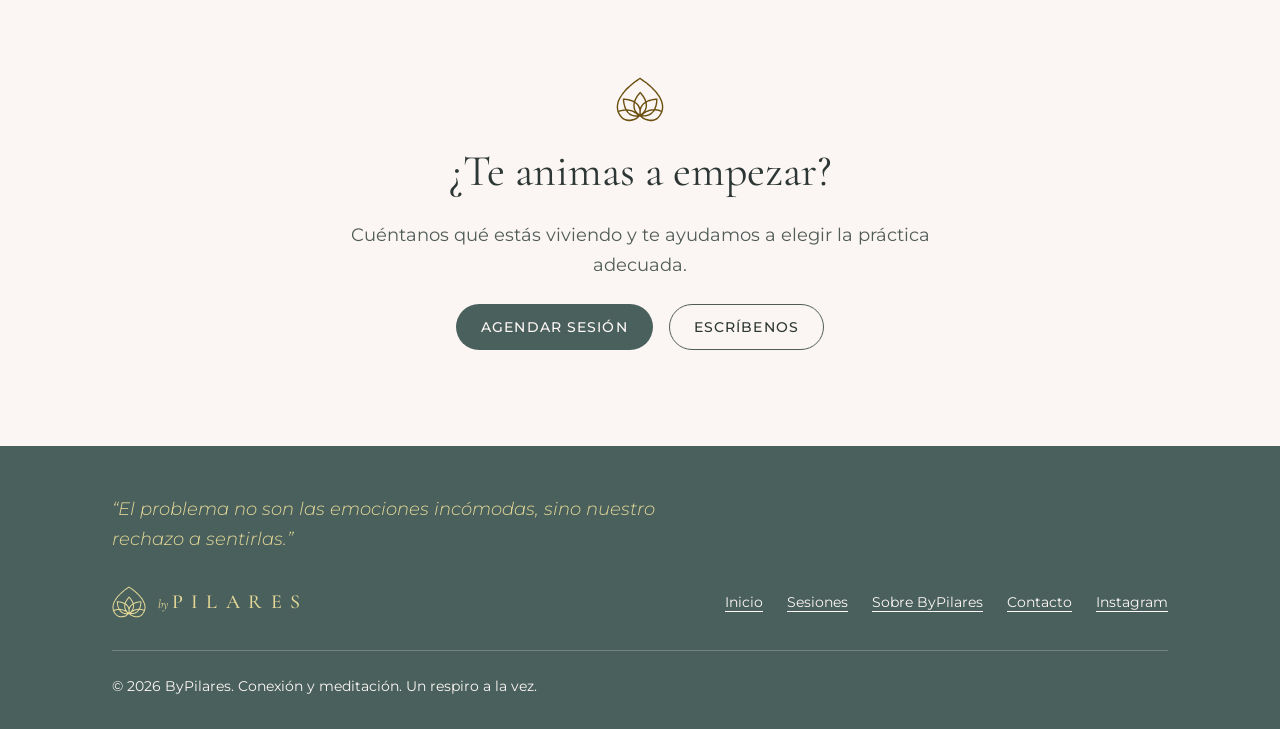
==== commit 3a5a2d0a: "Add lotus marks across the site, fix Instagram, email the contact form - Lotus mark on section label" ====
--- a/index.html
+++ b/index.html
@@ -34,7 +34,7 @@
 <section class="hero">
   <div class="wrap">
     <div class="hero__copy">
-      <span class="eyebrow">Sanación · Meditación · Yoga</span>
+      <span class="eyebrow">Conexión · Meditación · Yoga</span>
       <h1 class="display-xl">Un espacio para volver a ti</h1>
       <p class="lede">ByPilares acompaña procesos de sanación a través de la meditación, el yoga y el trabajo con las emociones. Sin prisa y sin juicio.</p>
       <div class="hero__actions">
@@ -58,7 +58,7 @@
   <div class="wrap">
     <blockquote>
       <p>Transformarse no significa cambiar quién eres, sino aprender a relacionarte de otra manera.</p>
-      <footer>Pilares</footer>
+      <footer><svg class="lotus" viewBox="0 0 1643 1533" aria-hidden="true" focusable="false"><use href="assets/img/logos/lotus-mark.svg#lotus"/></svg>Pilares</footer>
     </blockquote>
     <img src="assets/img/illustrations/elephant-gold.webp" alt="" width="899" height="985" loading="lazy">
   </div>
@@ -67,31 +67,31 @@
 <section class="section">
   <div class="wrap">
     <div class="section-head">
-      <span class="eyebrow">Cómo te acompañamos</span>
+      <span class="eyebrow eyebrow--mark"><svg class="lotus" viewBox="0 0 1643 1533" aria-hidden="true" focusable="false"><use href="assets/img/logos/lotus-mark.svg#lotus"/></svg>Cómo te acompañamos</span>
       <h2 class="display-l">Cuatro caminos, un mismo propósito</h2>
       <p class="lede">Cada práctica es una manera de conectar y de integrar. Puedes empezar por una y combinarlas a tu ritmo.</p>
     </div>
     <div class="grid grid--4">
       <article class="card">
-        <span class="card__dot dot-sage-teal" aria-hidden="true"></span>
+        <span class="card__mark mark-sage-teal"><svg class="lotus" viewBox="0 0 1643 1533" aria-hidden="true" focusable="false"><use href="assets/img/logos/lotus-mark.svg#lotus"/></svg></span>
         <h3>Meditación guiada</h3>
         <p>Para niños y adultos. Prácticas para habitar el cuerpo, descansar la mente y nutrir el sistema nervioso a través de la respiración, el oído y la visualización.</p>
         <a class="bp-btn bp-btn--quiet" href="sesiones.html#meditacion">Conocer más</a>
       </article>
       <article class="card">
-        <span class="card__dot dot-slate" aria-hidden="true"></span>
+        <span class="card__mark mark-slate"><svg class="lotus" viewBox="0 0 1643 1533" aria-hidden="true" focusable="false"><use href="assets/img/logos/lotus-mark.svg#lotus"/></svg></span>
         <h3>Sesiones de acompañamiento</h3>
         <p>Virtual o presencial. Mente y cuerpo se trabajan juntos: cada estado de la mente tiene un estado en el cuerpo.</p>
         <a class="bp-btn bp-btn--quiet" href="sesiones.html#acompanamiento">Conocer más</a>
       </article>
       <article class="card">
-        <span class="card__dot dot-peach" aria-hidden="true"></span>
+        <span class="card__mark mark-peach"><svg class="lotus" viewBox="0 0 1643 1533" aria-hidden="true" focusable="false"><use href="assets/img/logos/lotus-mark.svg#lotus"/></svg></span>
         <h3>Yoga y respiración</h3>
         <p>No usamos el cuerpo para entrar en la postura, sino la postura para entrar al cuerpo. La respiración, una vía directa para regular el sistema nervioso.</p>
         <a class="bp-btn bp-btn--quiet" href="sesiones.html#yoga">Conocer más</a>
       </article>
       <article class="card">
-        <span class="card__dot dot-sage" aria-hidden="true"></span>
+        <span class="card__mark mark-sage"><svg class="lotus" viewBox="0 0 1643 1533" aria-hidden="true" focusable="false"><use href="assets/img/logos/lotus-mark.svg#lotus"/></svg></span>
         <h3>Círculos</h3>
         <p>Nos lastimamos en vínculo y sanamos en vínculo. Un espacio en grupo para conectar desde el tacto, la presencia y el cuidado.</p>
         <a class="bp-btn bp-btn--quiet" href="sesiones.html#circulos">Conocer más</a>
@@ -111,10 +111,11 @@
   </div>
 </section>
 
-<section class="section">
+<div class="divider" aria-hidden="true"><svg class="lotus" viewBox="0 0 1643 1533" aria-hidden="true" focusable="false"><use href="assets/img/logos/lotus-mark.svg#lotus"/></svg></div>
+<section class="section section--after-divider">
   <div class="wrap">
     <div class="section-head">
-      <span class="eyebrow">El proceso</span>
+      <span class="eyebrow eyebrow--mark"><svg class="lotus" viewBox="0 0 1643 1533" aria-hidden="true" focusable="false"><use href="assets/img/logos/lotus-mark.svg#lotus"/></svg>El proceso</span>
       <h2 class="display-l">Paso a paso, a tu ritmo</h2>
     </div>
     <ol class="steps grid grid--3">
@@ -139,6 +140,7 @@
 
 <section class="section cta">
   <div class="wrap">
+    <span class="cta__mark"><svg class="lotus" viewBox="0 0 1643 1533" aria-hidden="true" focusable="false"><use href="assets/img/logos/lotus-mark.svg#lotus"/></svg></span>
     <h2 class="display-l">¿Te animas a empezar?</h2>
     <p class="lede">Cuéntanos qué estás viviendo y te ayudamos a elegir la práctica adecuada.</p>
     <div class="hero__actions" style="justify-content:center">
@@ -155,7 +157,7 @@
     <a class="brand brand--on-dark" href="index.html" aria-label="ByPilares, inicio"><svg class="lotus" viewBox="0 0 1643 1533" aria-hidden="true" focusable="false"><use href="assets/img/logos/lotus-mark.svg#lotus"/></svg><span class="bp-wordmark bp-wordmark--on-dark"><span class="bp-wordmark__by">by</span><span class="bp-wordmark__name">Pilares</span></span></a>
     <ul class="footer-links">
       <li><a href="index.html">Inicio</a></li><li><a href="sesiones.html">Sesiones</a></li><li><a href="sobre.html">Sobre ByPilares</a></li><li><a href="contacto.html">Contacto</a></li>
-      <li><a href="https://www.instagram.com/pilaresyoga/" target="_blank" rel="noopener">Instagram</a></li>
+      <li><a href="https://www.instagram.com/pilares.yoga/" target="_blank" rel="noopener">Instagram</a></li>
     </ul>
     <p class="footer-meta">© <span id="year">2026</span> ByPilares. Conexión y meditación. Un respiro a la vez.</p>
   </div>
--- a/assets/css/site.css
+++ b/assets/css/site.css
@@ -183,3 +183,30 @@
 .footer-meta { font-size: 14px; line-height: 22px; color: var(--ivory); opacity: 1; border-top: 1px solid rgba(253,247,245,0.24); padding-top: var(--space-6); }
 @media (min-width: 768px) { .site-footer .wrap { grid-template-columns: 1fr auto; align-items: center; } .footer-meta { grid-column: 1 / -1; } }
 .site-footer .brand--on-dark { color: var(--gold-light); text-decoration: none; }
+
+/* Lotus mark placements */
+.eyebrow--mark { display: inline-flex; align-items: center; gap: var(--space-2); }
+.eyebrow--mark .lotus { width: 18px; height: 17px; color: var(--gold-ink); }
+.card__mark { display: block; width: 44px; height: 41px; }
+.card__mark .lotus { width: 100%; height: 100%; }
+.mark-sage-teal { color: var(--sage-teal); }
+.mark-slate { color: var(--slate); }
+.mark-peach { color: #c9917f; }
+.mark-sage { color: var(--sage); }
+.divider { display: flex; align-items: center; justify-content: center; gap: var(--space-6); padding-top: var(--space-16); color: var(--gold-ink); }
+.divider::before, .divider::after { content: ""; height: 1px; width: min(160px, 25vw); background: var(--hairline); }
+.divider .lotus { width: 40px; height: 37px; }
+.section--after-divider { padding-top: var(--space-12); }
+.cta__mark { display: block; color: var(--gold-ink); }
+.cta__mark .lotus { width: 48px; height: 45px; }
+.page-head { position: relative; overflow: hidden; }
+.page-head .wrap { position: relative; }
+.page-head__mark { position: absolute; right: -40px; top: 50%; transform: translateY(-50%); width: min(380px, 55vw); color: var(--rose); opacity: 0.45; pointer-events: none; }
+.page-head__mark .lotus { width: 100%; height: auto; aspect-ratio: 1643 / 1533; }
+@media (max-width: 700px) { .page-head__mark { opacity: 0.25; right: -80px; } }
+.pillar { display: grid; grid-template-columns: 28px 1fr; column-gap: var(--space-4); }
+.pillar__mark { grid-row: span 2; color: var(--gold-ink); padding-top: 4px; }
+.pillar__mark .lotus { width: 28px; height: 26px; }
+.quote-band blockquote footer { display: flex; align-items: center; gap: var(--space-3); }
+.quote-band blockquote footer .lotus { width: 28px; height: 26px; color: var(--gold-light); }
+.hp { position: absolute; left: -9999px; width: 1px; height: 1px; overflow: hidden; }
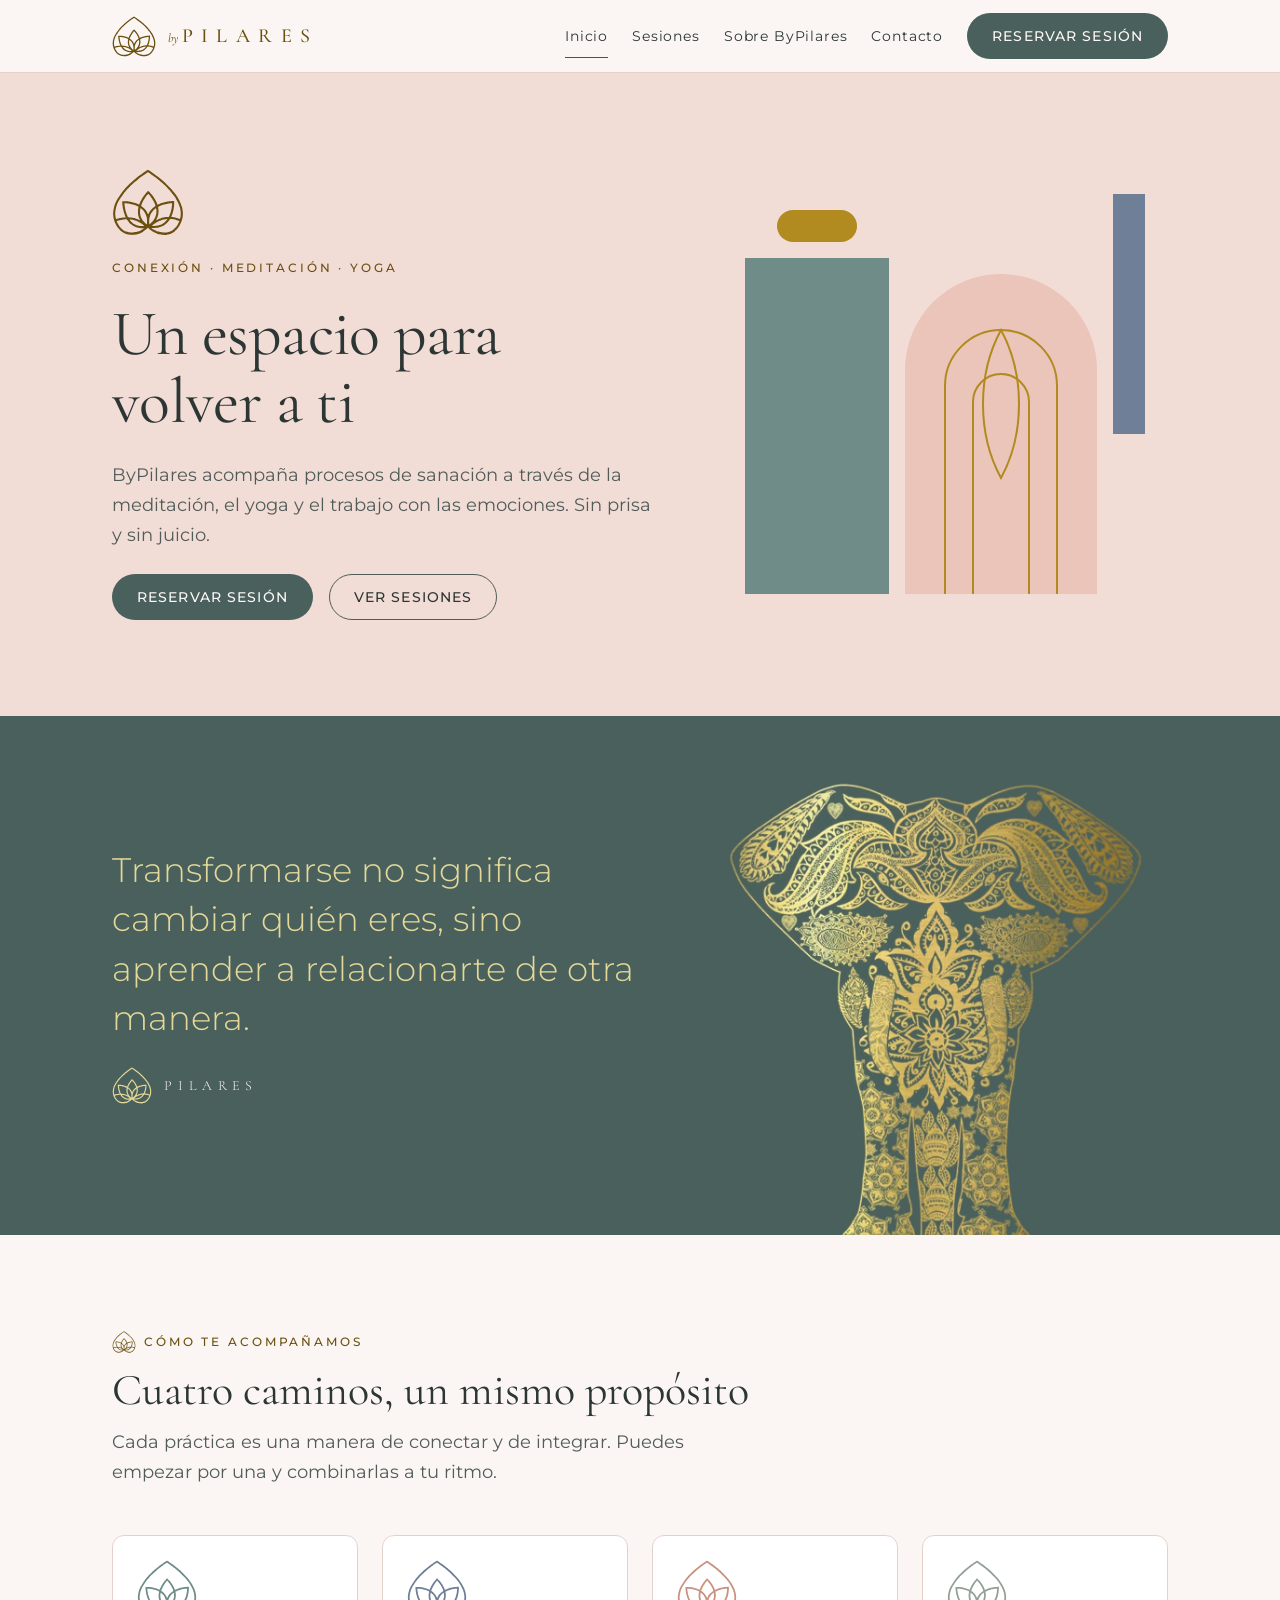
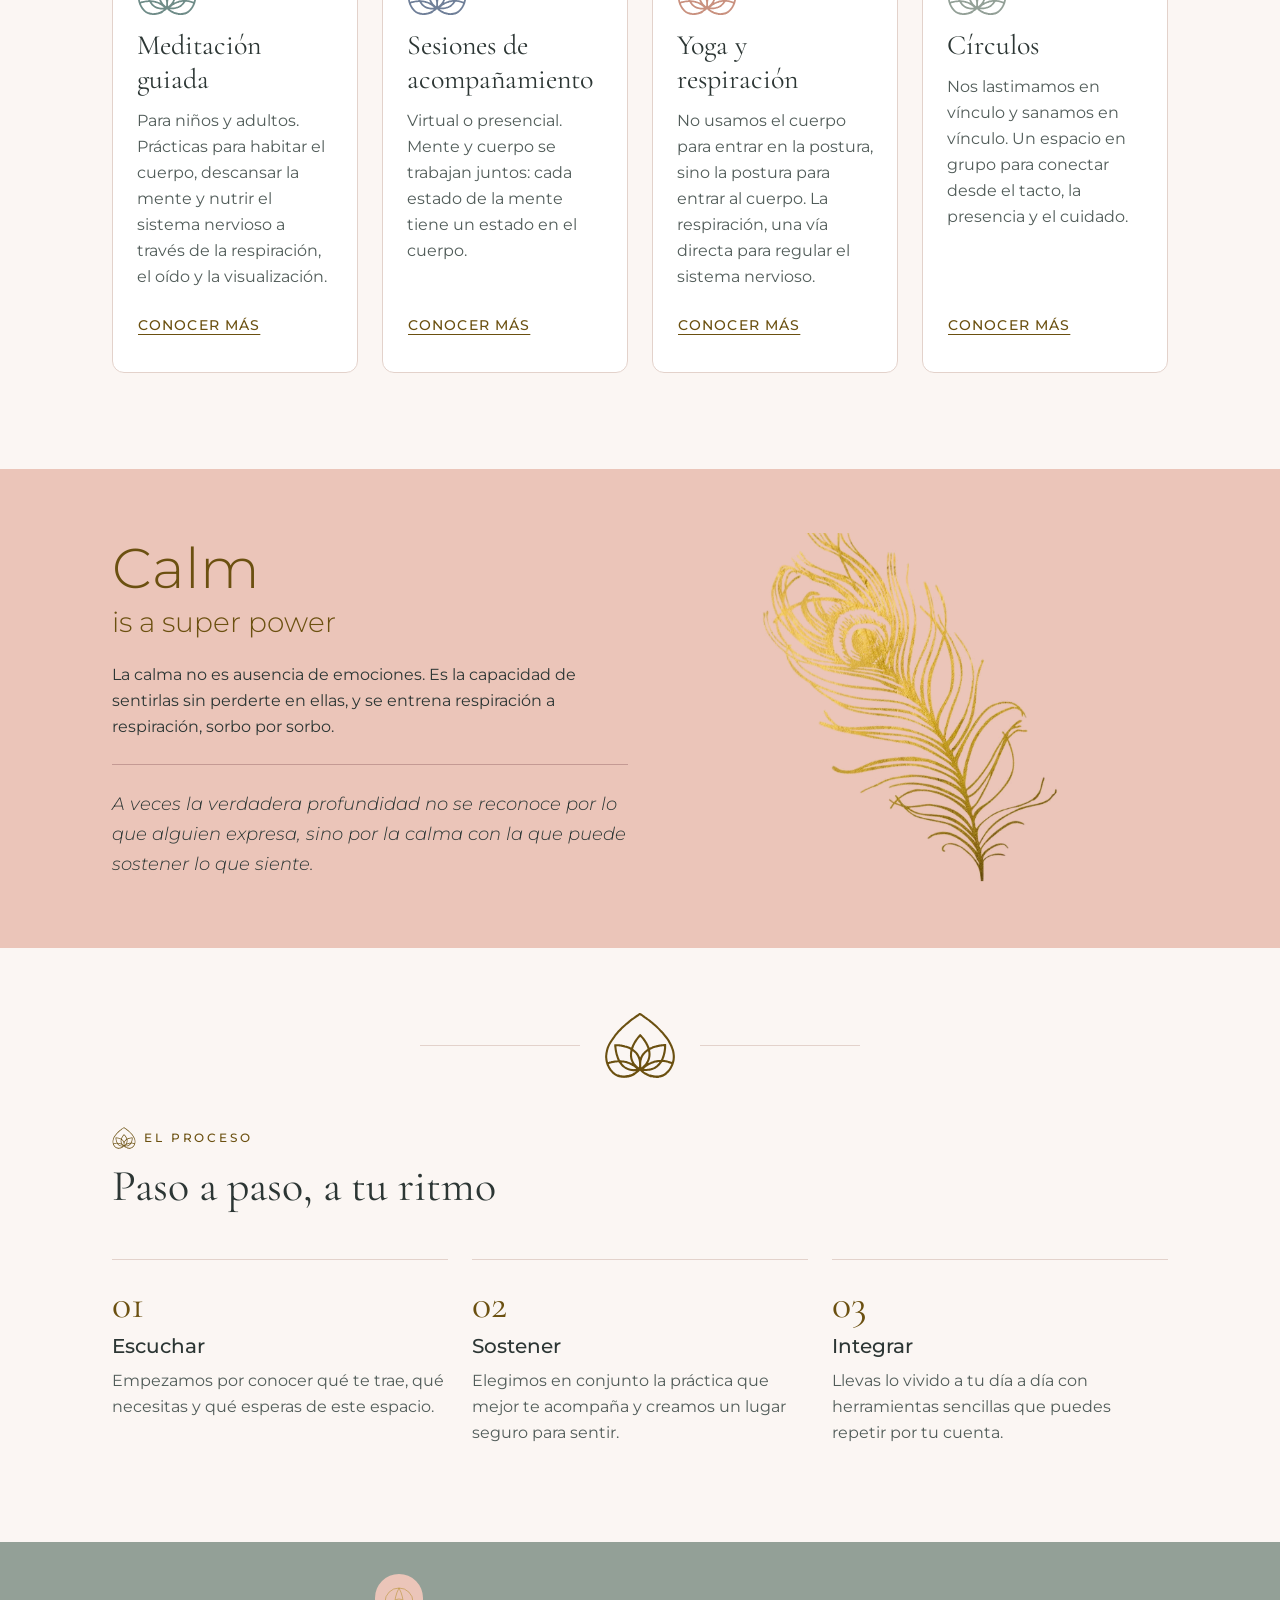
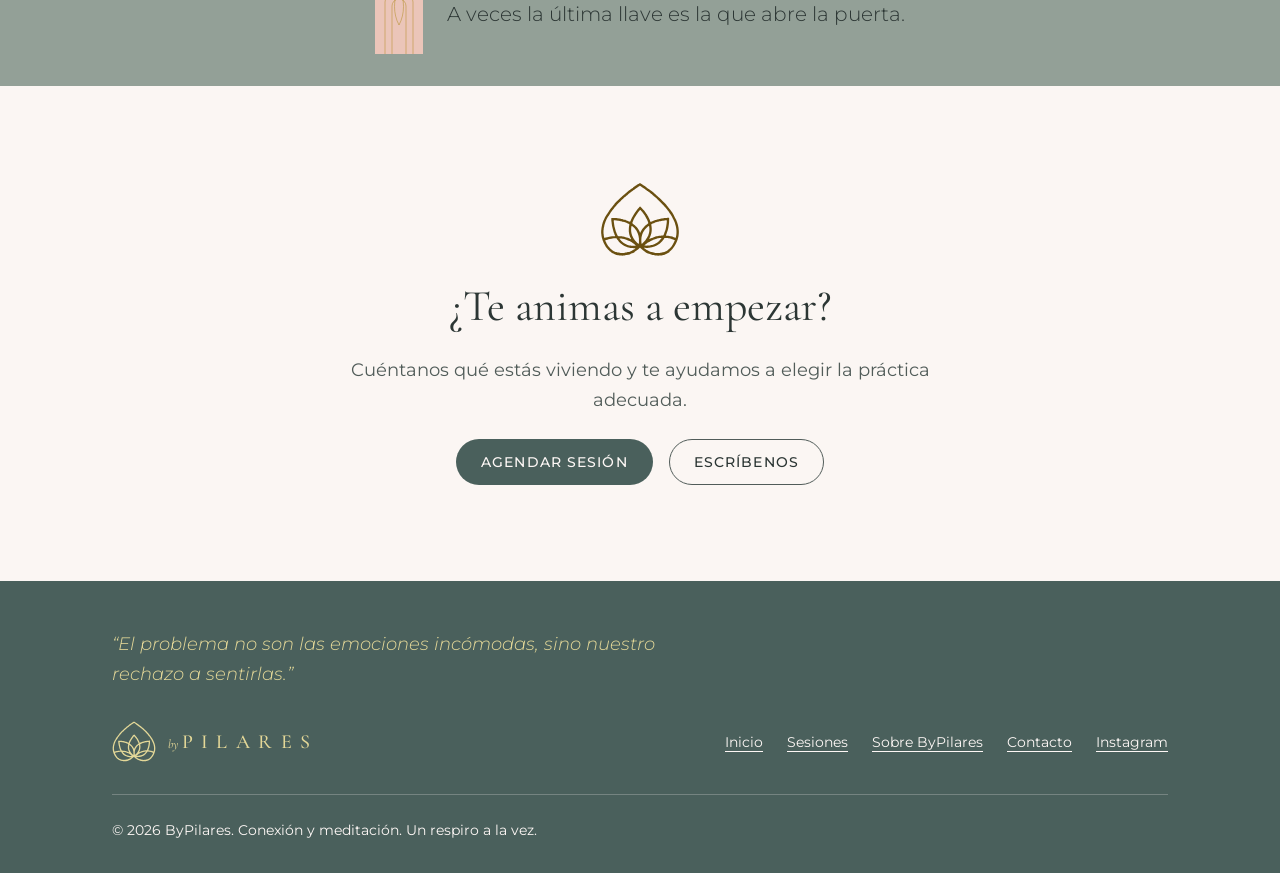
==== commit 2f832881: "Inline the lotus mark so it renders everywhere, and make it larger The mark was referenced from an e" ====
--- a/index.html
+++ b/index.html
@@ -18,10 +18,11 @@
 <link rel="stylesheet" href="assets/css/site.css">
 </head>
 <body>
+<svg width="0" height="0" style="position:absolute" aria-hidden="true" focusable="false"><symbol id="lotus" viewBox="0 0 1643 1533"><path fill-rule="evenodd" fill="currentColor" d="M417 1507C412 1504 391 1500 372 1499C349 1496 330 1491 302 1479C271 1466 268 1465 259 1459C255 1456 249 1452 245 1450C242 1448 236 1445 232 1442C229 1439 222 1434 218 1431C196 1415 168 1387 148 1362C143 1356 135 1346 130 1339C124 1332 118 1323 115 1319C113 1315 109 1310 108 1307C106 1305 102 1297 99 1291C95 1285 92 1278 90 1276C89 1273 86 1267 84 1263C82 1258 78 1251 76 1247C66 1231 44 1168 40 1148C39 1145 38 1140 37 1138C37 1136 36 1132 36 1131C36 1129 35 1124 34 1120C33 1116 32 1111 32 1108C32 1105 31 1101 30 1098C30 1096 28 1087 28 1080C28 1071 27 1064 26 1061C23 1054 23 990 26 982C27 978 28 974 28 964C28 956 29 950 30 944C31 940 32 935 32 933C32 932 33 927 34 923C35 919 36 914 36 913C36 911 37 906 38 902C39 897 41 889 42 884C44 873 46 867 52 846C54 839 56 831 56 829C57 824 61 812 66 802C67 799 70 790 74 783C77 776 80 767 82 764C84 761 89 750 94 740C102 724 111 708 134 670C143 654 160 628 180 600C184 593 191 582 196 575C202 568 211 555 217 547C255 497 264 486 268 482C271 479 274 475 275 473C276 471 280 466 284 462C288 459 292 453 294 451C304 437 411 330 428 316C431 314 437 308 442 304C448 298 461 286 481 268C487 263 495 256 506 248C510 244 518 237 523 232C529 227 537 220 542 217C547 214 552 210 554 208C556 205 561 201 566 197C571 194 579 187 584 183C589 179 597 172 602 168C607 165 614 159 617 157C620 154 627 149 632 145C637 142 643 137 646 135C648 132 656 127 663 123C670 118 676 113 678 112C679 111 685 106 692 101C700 96 713 87 722 80C731 74 742 66 747 63C752 60 764 52 775 45C785 38 796 31 799 30C802 28 804 26 805 25C807 23 834 23 838 26C839 27 847 32 855 37C863 43 874 50 878 53C883 57 897 66 908 74C919 81 933 91 939 95C945 100 956 108 963 112C988 130 1016 150 1025 158C1028 160 1033 164 1036 167C1040 169 1046 174 1051 178C1063 187 1071 193 1079 199C1083 201 1088 206 1092 209C1095 212 1102 218 1108 222C1114 227 1122 234 1127 238C1132 243 1138 248 1142 251C1145 253 1153 260 1159 266C1166 272 1174 279 1178 282C1181 285 1194 297 1206 309C1219 320 1234 335 1240 341C1254 353 1304 404 1328 430C1343 446 1353 457 1365 471C1368 475 1371 478 1371 478C1372 478 1374 481 1376 484C1379 487 1383 492 1386 496C1389 500 1395 507 1400 513C1405 519 1411 526 1414 530C1416 533 1423 542 1429 549C1434 556 1440 564 1443 567C1454 583 1473 609 1476 614C1482 620 1492 636 1502 654C1506 661 1511 671 1513 674C1515 678 1517 681 1517 681C1517 682 1520 687 1523 693C1529 704 1552 750 1560 769C1563 774 1565 780 1567 782C1575 800 1598 863 1600 875C1600 877 1602 883 1603 888C1607 905 1608 910 1608 913C1608 915 1609 920 1610 923C1611 928 1612 934 1612 938C1612 942 1613 949 1614 953C1615 958 1616 964 1616 971C1616 978 1617 985 1618 988C1620 996 1620 1052 1618 1058C1617 1060 1616 1066 1616 1074C1616 1082 1615 1088 1615 1092C1614 1094 1613 1100 1613 1104C1613 1109 1612 1113 1611 1116C1610 1118 1608 1123 1608 1127C1608 1131 1606 1135 1606 1138C1605 1140 1604 1143 1604 1144C1604 1145 1603 1149 1602 1152C1601 1156 1600 1160 1599 1162C1596 1177 1584 1210 1575 1230C1549 1287 1522 1333 1491 1368C1486 1374 1479 1381 1476 1384C1470 1393 1462 1399 1432 1426C1430 1428 1427 1431 1426 1433C1425 1438 1416 1444 1405 1450C1401 1452 1393 1456 1387 1460C1381 1464 1372 1468 1368 1470C1364 1472 1353 1477 1344 1481L1328 1489L1304 1494C1276 1500 1249 1506 1248 1508C1247 1509 1229 1509 1196 1509C1147 1509 1145 1509 1142 1507C1140 1506 1135 1504 1132 1504C1117 1500 1086 1495 1077 1494C1061 1492 1054 1490 1036 1481C1031 1478 1017 1473 1007 1469C978 1460 938 1440 930 1432C928 1430 922 1426 917 1423C912 1420 905 1415 903 1413C901 1411 894 1406 888 1403C875 1393 866 1386 858 1380C855 1376 850 1372 847 1369C844 1367 838 1361 833 1357C826 1349 822 1346 818 1346C817 1346 811 1351 802 1360C787 1374 777 1382 757 1397C736 1413 730 1418 721 1423C713 1427 712 1429 711 1432C709 1436 708 1437 701 1442C690 1448 671 1458 660 1462C650 1465 638 1470 618 1479C601 1486 592 1488 574 1493C557 1497 517 1503 502 1505C497 1506 490 1507 487 1507C477 1510 422 1509 417 1507ZM1232 1453C1244 1452 1257 1449 1292 1440C1298 1438 1307 1436 1311 1434C1316 1433 1322 1432 1324 1432C1329 1432 1332 1431 1343 1426C1361 1416 1377 1407 1383 1402C1386 1399 1392 1395 1396 1392C1401 1389 1407 1383 1411 1380C1415 1376 1423 1369 1429 1364C1434 1359 1442 1351 1445 1347C1448 1343 1455 1335 1460 1329C1466 1323 1473 1315 1476 1310C1479 1306 1484 1297 1488 1291C1498 1276 1505 1263 1521 1230C1537 1198 1538 1193 1534 1189C1530 1186 1476 1166 1466 1165C1464 1164 1460 1163 1456 1162C1446 1159 1434 1156 1431 1156C1429 1156 1425 1155 1422 1154C1419 1153 1414 1152 1412 1152C1410 1152 1405 1151 1400 1150C1396 1149 1389 1148 1386 1148C1383 1148 1375 1147 1370 1146C1352 1143 1329 1144 1325 1148C1324 1149 1318 1156 1313 1165C1307 1174 1299 1184 1295 1189C1292 1194 1285 1201 1282 1206C1274 1216 1238 1252 1230 1258C1227 1261 1223 1264 1220 1266C1218 1268 1212 1273 1206 1277C1200 1281 1193 1285 1191 1287C1188 1289 1181 1293 1173 1297C1166 1300 1158 1305 1155 1307C1152 1309 1148 1311 1145 1312C1142 1313 1136 1315 1132 1317C1120 1323 1085 1334 1066 1338C1061 1339 1053 1341 1050 1342C1046 1343 1039 1344 1036 1344C1032 1344 1024 1345 1018 1346C1003 1349 957 1351 942 1351C935 1350 925 1350 919 1349C901 1348 900 1350 910 1359C922 1369 941 1382 959 1392C974 1400 1011 1418 1023 1422C1028 1424 1035 1426 1039 1428C1044 1431 1047 1431 1057 1432C1067 1433 1070 1433 1080 1437C1123 1452 1188 1459 1232 1453ZM479 1453C488 1453 501 1451 508 1449C515 1448 529 1445 540 1444C551 1441 563 1438 570 1436C580 1433 584 1432 589 1432C599 1432 621 1423 654 1406C664 1401 674 1395 678 1392C680 1391 684 1388 687 1387C697 1382 721 1365 725 1360C730 1355 729 1355 709 1356C690 1357 671 1356 654 1354C649 1353 641 1352 637 1352C633 1352 626 1351 622 1350C617 1349 612 1348 611 1348C610 1348 605 1347 601 1346C597 1345 592 1344 591 1344C581 1344 529 1325 503 1312C483 1302 477 1298 449 1277C431 1264 396 1232 390 1222C388 1220 384 1215 381 1212C379 1209 374 1204 372 1200C370 1197 366 1192 364 1190C361 1187 358 1183 357 1180C351 1169 340 1155 336 1153C332 1151 301 1152 285 1154C280 1155 273 1156 269 1156C265 1156 260 1157 257 1158C254 1158 247 1159 242 1160C233 1160 223 1162 207 1166C203 1167 198 1168 196 1168C194 1168 189 1169 186 1170C183 1171 179 1172 177 1172C176 1172 170 1173 165 1175C159 1177 152 1179 148 1180C111 1191 110 1191 108 1195C107 1199 108 1202 116 1219C128 1245 136 1260 145 1275C164 1305 172 1317 183 1328C187 1333 192 1339 194 1342C198 1348 224 1373 232 1380C234 1382 239 1385 241 1387C243 1389 248 1393 251 1394C254 1396 258 1399 260 1401C262 1403 266 1406 269 1408C272 1409 280 1414 286 1418C306 1430 311 1432 325 1432L336 1432L347 1437C359 1443 365 1444 381 1446C387 1447 397 1449 402 1450C429 1455 454 1456 479 1453ZM723 1306C736 1304 737 1301 728 1293C713 1279 677 1251 664 1243C636 1226 622 1218 606 1210C578 1197 564 1191 552 1186C544 1184 533 1180 526 1178C514 1173 508 1172 494 1169C491 1168 486 1167 483 1166C480 1165 475 1164 473 1164C470 1164 465 1163 462 1162C459 1161 454 1160 452 1160C449 1160 443 1159 438 1158C433 1157 426 1156 424 1156C421 1156 416 1156 412 1155C398 1153 397 1158 409 1170C411 1173 415 1178 418 1182C433 1203 480 1245 500 1256C503 1257 509 1260 513 1263C528 1272 562 1286 586 1293C593 1295 601 1297 604 1298C606 1298 612 1299 616 1300C619 1301 625 1302 627 1302C630 1303 636 1304 640 1304C647 1304 655 1305 669 1307C674 1308 717 1307 723 1306ZM980 1302C985 1301 994 1300 999 1300C1010 1300 1029 1297 1040 1294C1044 1293 1049 1292 1051 1292C1052 1292 1055 1292 1057 1291C1065 1289 1078 1285 1086 1283C1119 1274 1164 1249 1198 1222C1214 1209 1233 1189 1245 1174C1251 1167 1257 1159 1260 1156C1268 1146 1264 1142 1247 1145C1243 1146 1235 1147 1230 1148C1214 1149 1187 1154 1174 1158C1170 1159 1166 1160 1166 1160C1165 1160 1161 1161 1158 1162C1154 1164 1148 1166 1144 1167C1130 1170 1098 1182 1078 1191C1071 1194 1065 1197 1065 1197C1062 1197 1026 1216 1020 1221C1017 1224 1011 1227 1008 1229C1004 1230 999 1233 995 1235C991 1238 987 1240 986 1241C983 1243 972 1250 960 1259C956 1263 949 1268 946 1270C938 1275 916 1293 915 1296C913 1299 915 1300 922 1301C926 1302 931 1302 934 1303C943 1304 970 1303 980 1302ZM796 1266C800 1263 800 1257 800 1206C800 1160 800 1156 798 1147C797 1143 796 1136 796 1134C796 1132 795 1126 794 1121C793 1116 792 1111 792 1110C792 1108 791 1104 790 1100C789 1096 788 1091 787 1088C785 1075 764 1025 756 1012C754 1008 751 1003 750 1000C747 993 731 970 722 960C718 956 713 950 710 946C703 938 687 923 677 914C673 911 667 906 664 904C653 894 647 897 645 912C644 916 643 925 642 933C639 952 639 1008 642 1020C643 1023 644 1031 644 1036C645 1048 645 1050 660 1096C668 1121 698 1172 719 1197C741 1222 788 1267 794 1267C794 1267 795 1266 796 1266ZM862 1263C869 1258 916 1212 927 1198C930 1194 934 1189 936 1187C950 1171 974 1130 984 1107C986 1102 989 1095 991 1093C992 1090 994 1084 995 1079C997 1074 999 1067 1000 1064C1002 1060 1003 1056 1003 1054C1003 1052 1004 1048 1006 1044C1007 1040 1008 1035 1008 1034C1008 1032 1009 1028 1010 1025C1011 1021 1012 1016 1012 1011C1012 1006 1013 1000 1013 996C1016 987 1016 951 1013 939C1012 932 1011 928 1012 923C1012 916 1010 906 1006 901C1003 897 1002 897 973 920C954 935 930 961 915 983C911 989 907 994 906 996C902 1000 890 1020 886 1030C883 1036 879 1044 877 1048C873 1057 868 1070 865 1084C863 1089 861 1097 859 1103C857 1109 856 1115 856 1117C856 1119 855 1123 854 1126C851 1139 848 1198 850 1222C851 1234 852 1252 853 1261C853 1262 856 1265 857 1265C858 1265 860 1264 862 1263ZM637 1170C640 1169 639 1167 632 1153C626 1141 617 1121 613 1110C607 1092 604 1082 604 1079C604 1078 604 1075 603 1073C601 1069 597 1048 596 1039C595 1034 594 1028 593 1025C591 1016 592 937 594 924C595 919 597 909 598 902C599 896 601 886 602 881C605 870 604 867 600 863C593 856 531 829 510 824C508 823 502 821 497 820C492 818 484 816 478 814C469 812 465 811 448 806C444 805 440 804 438 804C436 804 431 803 428 802C425 801 420 800 419 800C417 800 413 799 409 798C406 797 401 796 399 796C396 796 391 795 387 794C383 793 377 792 375 792C372 792 366 791 361 790C356 789 349 788 343 788C337 788 329 787 326 786C316 784 290 783 287 785C285 785 284 787 283 788C282 791 283 808 286 826C287 833 287 841 288 844C288 847 289 854 290 860C291 866 292 874 293 878C296 900 299 916 302 925C303 929 305 934 305 936C306 945 310 960 316 978C318 984 320 990 320 991C320 995 333 1031 342 1052C356 1087 364 1102 369 1104C374 1106 390 1108 408 1108C419 1108 424 1108 431 1110C435 1111 442 1112 445 1112C448 1112 454 1113 458 1114C461 1115 466 1116 468 1116C470 1116 475 1117 478 1118C482 1119 486 1120 488 1120C490 1120 495 1121 498 1122C502 1123 507 1124 508 1124C509 1124 517 1126 525 1129C533 1131 545 1135 552 1137C572 1144 598 1154 626 1166C631 1169 636 1171 636 1171C636 1171 637 1171 637 1170ZM1033 1159C1042 1155 1055 1149 1061 1147C1067 1144 1075 1141 1078 1140C1080 1138 1087 1136 1093 1134C1099 1132 1107 1129 1112 1127C1116 1125 1124 1123 1129 1121C1134 1120 1140 1118 1143 1118C1154 1114 1162 1112 1163 1112C1164 1112 1168 1111 1171 1110C1174 1109 1179 1108 1181 1108C1183 1108 1188 1107 1192 1106C1196 1105 1201 1104 1203 1104C1205 1104 1209 1103 1213 1102C1217 1102 1226 1101 1233 1100C1240 1100 1249 1098 1253 1098C1257 1097 1265 1096 1275 1096C1293 1096 1296 1095 1300 1090C1303 1087 1305 1083 1316 1057C1318 1052 1322 1043 1324 1036C1326 1030 1330 1020 1332 1014C1341 990 1347 968 1354 934C1355 928 1357 921 1358 917C1359 913 1360 907 1360 902C1361 898 1362 892 1362 890C1363 887 1364 882 1364 879C1364 875 1365 869 1366 865C1368 860 1368 856 1368 852C1367 848 1368 844 1369 839C1371 833 1371 828 1372 810C1372 783 1373 784 1355 784C1347 784 1340 785 1334 786C1329 787 1322 788 1319 788C1315 788 1309 789 1304 790C1300 791 1294 792 1292 792C1290 792 1284 793 1280 794C1275 795 1269 796 1267 796C1264 796 1259 797 1256 798C1252 799 1249 800 1247 800C1246 800 1243 801 1240 802C1236 803 1232 804 1230 804C1226 804 1214 807 1198 812C1194 813 1189 815 1186 815C1165 821 1129 832 1117 837C1112 839 1103 843 1096 846C1081 852 1060 862 1057 865C1052 869 1052 871 1054 879C1055 883 1056 890 1056 894C1057 898 1058 904 1058 906C1059 909 1060 915 1060 920C1060 925 1061 933 1062 938C1062 943 1063 953 1063 967C1063 981 1062 991 1062 996C1061 1001 1060 1008 1060 1012C1060 1018 1059 1023 1058 1027C1057 1030 1056 1035 1056 1038C1056 1041 1055 1045 1054 1048C1053 1052 1052 1055 1052 1057C1052 1058 1051 1062 1050 1066C1049 1070 1047 1076 1046 1080C1038 1104 1028 1131 1019 1146C1005 1170 1007 1172 1033 1159ZM105 1143C116 1139 142 1132 145 1132C147 1132 151 1131 154 1130C160 1128 175 1124 178 1124C179 1124 183 1123 186 1122C189 1121 195 1120 198 1120C200 1120 206 1119 209 1118C213 1117 217 1116 220 1116C222 1116 227 1115 230 1114C234 1113 238 1112 243 1112C248 1112 255 1111 260 1110C267 1108 272 1108 287 1108L306 1108L309 1105C312 1102 312 1101 303 1084C300 1076 296 1066 294 1062C293 1057 290 1050 288 1046C285 1037 274 1005 272 996C271 993 269 987 268 984C265 975 263 965 259 948C258 942 256 935 254 928C253 925 252 921 252 919C252 918 251 914 250 910C249 907 248 903 248 900C248 898 247 892 246 888C245 884 244 878 244 875C244 871 243 865 242 862C241 857 240 852 240 847C240 843 239 835 238 830C237 824 236 817 236 814C236 810 235 804 234 800C232 791 231 745 233 741C235 736 236 736 280 736C316 736 322 736 331 738C337 739 345 740 351 740C359 740 363 740 368 742C373 743 378 744 383 744C387 744 392 745 397 746C401 747 406 748 409 748C413 748 416 748 420 750C427 752 443 756 447 756C448 756 451 756 453 757C454 758 459 759 464 760C468 761 475 763 478 764C485 766 495 769 508 772C511 772 515 773 516 774C517 774 524 777 532 780C551 786 571 794 603 809C609 812 614 814 616 814C619 814 621 810 624 804C624 801 626 797 627 795C628 793 631 786 633 781C635 775 638 769 638 768C639 767 643 758 647 750C651 741 655 733 655 732C656 730 660 723 665 714C678 689 693 665 707 642C715 631 722 620 724 618C725 617 729 611 733 606C737 601 743 592 747 588C763 566 774 552 798 526C820 501 823 499 830 503C837 508 884 557 900 577C922 604 928 612 949 642C952 647 956 653 958 656C960 658 963 663 964 666C966 669 969 674 972 678C974 682 978 688 979 690C981 693 984 698 986 700C987 703 991 710 993 716C996 721 1000 730 1003 735C1012 751 1021 770 1028 792C1031 802 1036 812 1038 814C1041 817 1045 816 1063 808C1072 804 1083 799 1086 798C1090 796 1096 794 1099 792C1107 789 1116 786 1136 779C1145 776 1155 773 1158 772C1165 770 1190 763 1204 760C1208 759 1213 758 1215 757C1217 756 1220 756 1221 756C1223 756 1227 755 1230 754C1233 753 1238 752 1240 752C1242 752 1247 751 1250 750C1253 749 1257 748 1259 748C1262 748 1266 747 1270 746C1274 745 1279 744 1283 744C1287 744 1292 743 1295 742C1297 742 1305 741 1311 740C1317 739 1326 738 1330 738C1334 737 1342 736 1351 736C1358 736 1369 736 1374 735C1378 734 1390 734 1399 733L1415 733L1418 735L1420 738L1420 781C1420 825 1420 827 1414 868C1413 874 1412 883 1412 887C1412 891 1410 898 1410 902C1409 905 1408 910 1408 912C1408 914 1407 920 1406 924C1405 929 1403 938 1402 943C1401 948 1400 953 1400 954C1400 956 1399 959 1398 962C1395 971 1392 981 1392 983C1392 984 1391 988 1390 992C1389 996 1387 1001 1386 1005C1384 1014 1371 1050 1365 1064C1354 1090 1353 1092 1357 1095C1359 1097 1367 1099 1384 1100C1391 1100 1399 1102 1402 1102C1406 1103 1411 1104 1413 1104C1415 1104 1420 1105 1423 1106C1426 1107 1432 1108 1434 1108C1437 1108 1442 1109 1445 1110C1449 1111 1454 1112 1456 1113C1471 1116 1473 1116 1504 1126C1522 1132 1526 1134 1540 1139C1548 1142 1552 1143 1554 1141C1555 1139 1558 1131 1559 1124C1560 1121 1561 1115 1562 1111C1563 1107 1564 1102 1564 1100C1564 1098 1565 1094 1566 1092C1567 1089 1568 1082 1568 1072C1568 1064 1569 1054 1570 1050C1571 1042 1571 1010 1570 996C1569 990 1569 980 1568 973C1567 966 1566 958 1566 955C1565 952 1564 947 1564 943C1564 939 1563 934 1562 931C1561 927 1560 923 1560 920C1560 918 1559 912 1558 908C1557 904 1555 897 1554 893C1548 871 1547 867 1543 857C1541 852 1540 847 1540 846C1540 844 1531 819 1526 810C1515 785 1512 779 1504 763C1499 753 1495 745 1495 744C1495 742 1472 699 1466 690C1464 687 1461 681 1458 676C1453 666 1447 657 1425 626C1409 601 1394 581 1384 571C1381 567 1376 562 1374 558C1369 551 1363 543 1352 530C1347 524 1340 516 1336 512C1333 507 1323 496 1315 487C1306 478 1298 469 1296 467C1274 440 1203 369 1168 339C1161 333 1152 325 1148 322C1139 312 1120 295 1115 292C1111 289 1105 284 1092 272C1088 269 1081 263 1075 258C1069 253 1061 247 1059 245C1053 240 1036 227 1030 222C1026 219 1019 214 1005 203C993 193 986 188 978 183C975 180 966 174 959 169C952 163 943 157 939 155C935 153 932 150 931 149C930 148 925 144 920 141C915 137 908 132 905 130C901 128 891 120 881 114C871 107 855 96 844 88C822 73 821 73 813 77C811 79 803 84 796 89C788 94 773 104 761 112C735 130 719 141 711 148C707 151 698 157 691 162C684 167 673 175 667 179C662 183 654 189 651 191C647 194 641 199 636 203C625 212 605 228 596 234C590 239 579 248 565 261C563 263 558 266 555 269C552 271 547 275 544 278C541 280 536 285 532 287C529 290 520 299 511 306C502 314 492 323 488 327C485 330 475 339 467 346C459 354 451 361 449 363C447 364 439 372 430 380C422 389 410 400 404 406C393 416 360 450 352 459C350 462 343 470 336 477C330 484 323 492 322 494C320 496 316 501 312 505C299 519 295 524 288 533C284 537 278 545 275 550C271 555 266 562 263 566C260 570 255 577 251 582C233 606 226 616 209 642C199 658 187 676 183 682C179 688 174 697 171 700C168 704 165 710 164 712C163 714 160 719 158 722C152 730 130 774 122 792C119 800 115 809 113 813C110 821 103 842 100 852C99 855 97 862 96 866C91 883 88 896 88 899C88 901 87 905 86 909C85 912 84 917 84 918C84 920 83 924 82 927C81 930 80 935 80 937C80 940 79 944 78 947C77 949 76 957 76 964C76 971 75 980 74 984C72 989 72 997 72 1022C72 1053 72 1053 75 1063C77 1071 77 1073 77 1080C76 1086 76 1089 78 1095C79 1099 80 1104 80 1106C80 1113 88 1141 91 1144C93 1147 97 1146 105 1143ZM839 1014C862 970 869 958 892 934C895 931 898 926 900 924C911 909 951 874 974 859C992 847 993 845 993 840C992 836 983 810 978 796C975 792 973 785 971 781C968 773 963 763 959 756C957 753 954 747 952 744C947 730 924 692 905 665C901 659 894 650 891 645C888 640 883 634 880 631C878 627 874 622 872 620C870 617 867 612 864 609C862 607 857 601 853 596C840 581 831 571 829 571C823 570 819 573 812 584C809 587 805 593 802 596C798 600 794 606 791 609C789 612 786 617 783 619C781 622 777 628 774 631C772 635 769 640 767 641C763 646 744 675 739 684C737 689 733 696 730 700C728 703 723 711 719 716C713 726 692 767 683 788C675 806 664 838 664 840C665 844 672 851 681 857C706 874 727 893 753 923C774 947 789 970 805 1000C809 1008 812 1015 813 1015C813 1016 815 1021 818 1026C824 1045 824 1045 839 1014Z"/></symbol></svg>
 <a class="skip" href="#main">Saltar al contenido</a>
 <header class="site-header">
   <div class="wrap">
-    <a class="brand" href="index.html" aria-label="ByPilares, inicio"><svg class="lotus" viewBox="0 0 1643 1533" aria-hidden="true" focusable="false"><use href="assets/img/logos/lotus-mark.svg#lotus"/></svg><span class="bp-wordmark"><span class="bp-wordmark__by">by</span><span class="bp-wordmark__name">Pilares</span></span></a>
+    <a class="brand" href="index.html" aria-label="ByPilares, inicio"><svg class="lotus" viewBox="0 0 1643 1533" aria-hidden="true" focusable="false"><use href="#lotus"/></svg><span class="bp-wordmark"><span class="bp-wordmark__by">by</span><span class="bp-wordmark__name">Pilares</span></span></a>
     <button class="nav-toggle" type="button" aria-expanded="false" aria-controls="site-nav">Menú</button>
     <nav class="nav" id="site-nav" aria-label="Principal">
       <a href="index.html" aria-current="page">Inicio</a><a href="sesiones.html">Sesiones</a><a href="sobre.html">Sobre ByPilares</a><a href="contacto.html">Contacto</a>
@@ -34,6 +35,7 @@
 <section class="hero">
   <div class="wrap">
     <div class="hero__copy">
+      <span class="hero__mark"><svg class="lotus" viewBox="0 0 1643 1533" aria-hidden="true" focusable="false"><use href="#lotus"/></svg></span>
       <span class="eyebrow">Conexión · Meditación · Yoga</span>
       <h1 class="display-xl">Un espacio para volver a ti</h1>
       <p class="lede">ByPilares acompaña procesos de sanación a través de la meditación, el yoga y el trabajo con las emociones. Sin prisa y sin juicio.</p>
@@ -58,7 +60,7 @@
   <div class="wrap">
     <blockquote>
       <p>Transformarse no significa cambiar quién eres, sino aprender a relacionarte de otra manera.</p>
-      <footer><svg class="lotus" viewBox="0 0 1643 1533" aria-hidden="true" focusable="false"><use href="assets/img/logos/lotus-mark.svg#lotus"/></svg>Pilares</footer>
+      <footer><svg class="lotus" viewBox="0 0 1643 1533" aria-hidden="true" focusable="false"><use href="#lotus"/></svg>Pilares</footer>
     </blockquote>
     <img src="assets/img/illustrations/elephant-gold.webp" alt="" width="899" height="985" loading="lazy">
   </div>
@@ -67,31 +69,31 @@
 <section class="section">
   <div class="wrap">
     <div class="section-head">
-      <span class="eyebrow eyebrow--mark"><svg class="lotus" viewBox="0 0 1643 1533" aria-hidden="true" focusable="false"><use href="assets/img/logos/lotus-mark.svg#lotus"/></svg>Cómo te acompañamos</span>
+      <span class="eyebrow eyebrow--mark"><svg class="lotus" viewBox="0 0 1643 1533" aria-hidden="true" focusable="false"><use href="#lotus"/></svg>Cómo te acompañamos</span>
       <h2 class="display-l">Cuatro caminos, un mismo propósito</h2>
       <p class="lede">Cada práctica es una manera de conectar y de integrar. Puedes empezar por una y combinarlas a tu ritmo.</p>
     </div>
     <div class="grid grid--4">
       <article class="card">
-        <span class="card__mark mark-sage-teal"><svg class="lotus" viewBox="0 0 1643 1533" aria-hidden="true" focusable="false"><use href="assets/img/logos/lotus-mark.svg#lotus"/></svg></span>
+        <span class="card__mark mark-sage-teal"><svg class="lotus" viewBox="0 0 1643 1533" aria-hidden="true" focusable="false"><use href="#lotus"/></svg></span>
         <h3>Meditación guiada</h3>
         <p>Para niños y adultos. Prácticas para habitar el cuerpo, descansar la mente y nutrir el sistema nervioso a través de la respiración, el oído y la visualización.</p>
         <a class="bp-btn bp-btn--quiet" href="sesiones.html#meditacion">Conocer más</a>
       </article>
       <article class="card">
-        <span class="card__mark mark-slate"><svg class="lotus" viewBox="0 0 1643 1533" aria-hidden="true" focusable="false"><use href="assets/img/logos/lotus-mark.svg#lotus"/></svg></span>
+        <span class="card__mark mark-slate"><svg class="lotus" viewBox="0 0 1643 1533" aria-hidden="true" focusable="false"><use href="#lotus"/></svg></span>
         <h3>Sesiones de acompañamiento</h3>
         <p>Virtual o presencial. Mente y cuerpo se trabajan juntos: cada estado de la mente tiene un estado en el cuerpo.</p>
         <a class="bp-btn bp-btn--quiet" href="sesiones.html#acompanamiento">Conocer más</a>
       </article>
       <article class="card">
-        <span class="card__mark mark-peach"><svg class="lotus" viewBox="0 0 1643 1533" aria-hidden="true" focusable="false"><use href="assets/img/logos/lotus-mark.svg#lotus"/></svg></span>
+        <span class="card__mark mark-peach"><svg class="lotus" viewBox="0 0 1643 1533" aria-hidden="true" focusable="false"><use href="#lotus"/></svg></span>
         <h3>Yoga y respiración</h3>
         <p>No usamos el cuerpo para entrar en la postura, sino la postura para entrar al cuerpo. La respiración, una vía directa para regular el sistema nervioso.</p>
         <a class="bp-btn bp-btn--quiet" href="sesiones.html#yoga">Conocer más</a>
       </article>
       <article class="card">
-        <span class="card__mark mark-sage"><svg class="lotus" viewBox="0 0 1643 1533" aria-hidden="true" focusable="false"><use href="assets/img/logos/lotus-mark.svg#lotus"/></svg></span>
+        <span class="card__mark mark-sage"><svg class="lotus" viewBox="0 0 1643 1533" aria-hidden="true" focusable="false"><use href="#lotus"/></svg></span>
         <h3>Círculos</h3>
         <p>Nos lastimamos en vínculo y sanamos en vínculo. Un espacio en grupo para conectar desde el tacto, la presencia y el cuidado.</p>
         <a class="bp-btn bp-btn--quiet" href="sesiones.html#circulos">Conocer más</a>
@@ -111,11 +113,11 @@
   </div>
 </section>
 
-<div class="divider" aria-hidden="true"><svg class="lotus" viewBox="0 0 1643 1533" aria-hidden="true" focusable="false"><use href="assets/img/logos/lotus-mark.svg#lotus"/></svg></div>
+<div class="divider" aria-hidden="true"><svg class="lotus" viewBox="0 0 1643 1533" aria-hidden="true" focusable="false"><use href="#lotus"/></svg></div>
 <section class="section section--after-divider">
   <div class="wrap">
     <div class="section-head">
-      <span class="eyebrow eyebrow--mark"><svg class="lotus" viewBox="0 0 1643 1533" aria-hidden="true" focusable="false"><use href="assets/img/logos/lotus-mark.svg#lotus"/></svg>El proceso</span>
+      <span class="eyebrow eyebrow--mark"><svg class="lotus" viewBox="0 0 1643 1533" aria-hidden="true" focusable="false"><use href="#lotus"/></svg>El proceso</span>
       <h2 class="display-l">Paso a paso, a tu ritmo</h2>
     </div>
     <ol class="steps grid grid--3">
@@ -140,7 +142,7 @@
 
 <section class="section cta">
   <div class="wrap">
-    <span class="cta__mark"><svg class="lotus" viewBox="0 0 1643 1533" aria-hidden="true" focusable="false"><use href="assets/img/logos/lotus-mark.svg#lotus"/></svg></span>
+    <span class="cta__mark"><svg class="lotus" viewBox="0 0 1643 1533" aria-hidden="true" focusable="false"><use href="#lotus"/></svg></span>
     <h2 class="display-l">¿Te animas a empezar?</h2>
     <p class="lede">Cuéntanos qué estás viviendo y te ayudamos a elegir la práctica adecuada.</p>
     <div class="hero__actions" style="justify-content:center">
@@ -154,7 +156,7 @@
 <footer class="site-footer">
   <div class="wrap">
     <p class="footer-quote">“El problema no son las emociones incómodas, sino nuestro rechazo a sentirlas.”</p>
-    <a class="brand brand--on-dark" href="index.html" aria-label="ByPilares, inicio"><svg class="lotus" viewBox="0 0 1643 1533" aria-hidden="true" focusable="false"><use href="assets/img/logos/lotus-mark.svg#lotus"/></svg><span class="bp-wordmark bp-wordmark--on-dark"><span class="bp-wordmark__by">by</span><span class="bp-wordmark__name">Pilares</span></span></a>
+    <a class="brand brand--on-dark" href="index.html" aria-label="ByPilares, inicio"><svg class="lotus" viewBox="0 0 1643 1533" aria-hidden="true" focusable="false"><use href="#lotus"/></svg><span class="bp-wordmark bp-wordmark--on-dark"><span class="bp-wordmark__by">by</span><span class="bp-wordmark__name">Pilares</span></span></a>
     <ul class="footer-links">
       <li><a href="index.html">Inicio</a></li><li><a href="sesiones.html">Sesiones</a></li><li><a href="sobre.html">Sobre ByPilares</a></li><li><a href="contacto.html">Contacto</a></li>
       <li><a href="https://www.instagram.com/pilares.yoga/" target="_blank" rel="noopener">Instagram</a></li>
--- a/assets/css/site.css
+++ b/assets/css/site.css
@@ -17,9 +17,9 @@
 body::before {
   content: ""; position: fixed; z-index: -1; pointer-events: none;
   right: -10vmin; bottom: -8vmin; width: min(70vmin, 640px); aspect-ratio: 1643 / 1533;
-  background: var(--gold-ink); opacity: 0.07;
-  -webkit-mask: url("../img/logos/lotus-mark.svg") center / contain no-repeat;
-          mask: url("../img/logos/lotus-mark.svg") center / contain no-repeat;
+  background: var(--gold-ink); opacity: 0.1;
+  -webkit-mask: url("data:image/svg+xml,%3Csvg xmlns=%22http://www.w3.org/2000/svg%22 viewBox=%220 0 1643 1533%22%3E%3Cpath fill-rule=%22evenodd%22 d=%22M417 1507C412 1504 391 1500 372 1499C349 1496 330 1491 302 1479C271 1466 268 1465 259 1459C255 1456 249 1452 245 1450C242 1448 236 1445 232 1442C229 1439 222 1434 218 1431C196 1415 168 1387 148 1362C143 1356 135 1346 130 1339C124 1332 118 1323 115 1319C113 1315 109 1310 108 1307C106 1305 102 1297 99 1291C95 1285 92 1278 90 1276C89 1273 86 1267 84 1263C82 1258 78 1251 76 1247C66 1231 44 1168 40 1148C39 1145 38 1140 37 1138C37 1136 36 1132 36 1131C36 1129 35 1124 34 1120C33 1116 32 1111 32 1108C32 1105 31 1101 30 1098C30 1096 28 1087 28 1080C28 1071 27 1064 26 1061C23 1054 23 990 26 982C27 978 28 974 28 964C28 956 29 950 30 944C31 940 32 935 32 933C32 932 33 927 34 923C35 919 36 914 36 913C36 911 37 906 38 902C39 897 41 889 42 884C44 873 46 867 52 846C54 839 56 831 56 829C57 824 61 812 66 802C67 799 70 790 74 783C77 776 80 767 82 764C84 761 89 750 94 740C102 724 111 708 134 670C143 654 160 628 180 600C184 593 191 582 196 575C202 568 211 555 217 547C255 497 264 486 268 482C271 479 274 475 275 473C276 471 280 466 284 462C288 459 292 453 294 451C304 437 411 330 428 316C431 314 437 308 442 304C448 298 461 286 481 268C487 263 495 256 506 248C510 244 518 237 523 232C529 227 537 220 542 217C547 214 552 210 554 208C556 205 561 201 566 197C571 194 579 187 584 183C589 179 597 172 602 168C607 165 614 159 617 157C620 154 627 149 632 145C637 142 643 137 646 135C648 132 656 127 663 123C670 118 676 113 678 112C679 111 685 106 692 101C700 96 713 87 722 80C731 74 742 66 747 63C752 60 764 52 775 45C785 38 796 31 799 30C802 28 804 26 805 25C807 23 834 23 838 26C839 27 847 32 855 37C863 43 874 50 878 53C883 57 897 66 908 74C919 81 933 91 939 95C945 100 956 108 963 112C988 130 1016 150 1025 158C1028 160 1033 164 1036 167C1040 169 1046 174 1051 178C1063 187 1071 193 1079 199C1083 201 1088 206 1092 209C1095 212 1102 218 1108 222C1114 227 1122 234 1127 238C1132 243 1138 248 1142 251C1145 253 1153 260 1159 266C1166 272 1174 279 1178 282C1181 285 1194 297 1206 309C1219 320 1234 335 1240 341C1254 353 1304 404 1328 430C1343 446 1353 457 1365 471C1368 475 1371 478 1371 478C1372 478 1374 481 1376 484C1379 487 1383 492 1386 496C1389 500 1395 507 1400 513C1405 519 1411 526 1414 530C1416 533 1423 542 1429 549C1434 556 1440 564 1443 567C1454 583 1473 609 1476 614C1482 620 1492 636 1502 654C1506 661 1511 671 1513 674C1515 678 1517 681 1517 681C1517 682 1520 687 1523 693C1529 704 1552 750 1560 769C1563 774 1565 780 1567 782C1575 800 1598 863 1600 875C1600 877 1602 883 1603 888C1607 905 1608 910 1608 913C1608 915 1609 920 1610 923C1611 928 1612 934 1612 938C1612 942 1613 949 1614 953C1615 958 1616 964 1616 971C1616 978 1617 985 1618 988C1620 996 1620 1052 1618 1058C1617 1060 1616 1066 1616 1074C1616 1082 1615 1088 1615 1092C1614 1094 1613 1100 1613 1104C1613 1109 1612 1113 1611 1116C1610 1118 1608 1123 1608 1127C1608 1131 1606 1135 1606 1138C1605 1140 1604 1143 1604 1144C1604 1145 1603 1149 1602 1152C1601 1156 1600 1160 1599 1162C1596 1177 1584 1210 1575 1230C1549 1287 1522 1333 1491 1368C1486 1374 1479 1381 1476 1384C1470 1393 1462 1399 1432 1426C1430 1428 1427 1431 1426 1433C1425 1438 1416 1444 1405 1450C1401 1452 1393 1456 1387 1460C1381 1464 1372 1468 1368 1470C1364 1472 1353 1477 1344 1481L1328 1489L1304 1494C1276 1500 1249 1506 1248 1508C1247 1509 1229 1509 1196 1509C1147 1509 1145 1509 1142 1507C1140 1506 1135 1504 1132 1504C1117 1500 1086 1495 1077 1494C1061 1492 1054 1490 1036 1481C1031 1478 1017 1473 1007 1469C978 1460 938 1440 930 1432C928 1430 922 1426 917 1423C912 1420 905 1415 903 1413C901 1411 894 1406 888 1403C875 1393 866 1386 858 1380C855 1376 850 1372 847 1369C844 1367 838 1361 833 1357C826 1349 822 1346 818 1346C817 1346 811 1351 802 1360C787 1374 777 1382 757 1397C736 1413 730 1418 721 1423C713 1427 712 1429 711 1432C709 1436 708 1437 701 1442C690 1448 671 1458 660 1462C650 1465 638 1470 618 1479C601 1486 592 1488 574 1493C557 1497 517 1503 502 1505C497 1506 490 1507 487 1507C477 1510 422 1509 417 1507ZM1232 1453C1244 1452 1257 1449 1292 1440C1298 1438 1307 1436 1311 1434C1316 1433 1322 1432 1324 1432C1329 1432 1332 1431 1343 1426C1361 1416 1377 1407 1383 1402C1386 1399 1392 1395 1396 1392C1401 1389 1407 1383 1411 1380C1415 1376 1423 1369 1429 1364C1434 1359 1442 1351 1445 1347C1448 1343 1455 1335 1460 1329C1466 1323 1473 1315 1476 1310C1479 1306 1484 1297 1488 1291C1498 1276 1505 1263 1521 1230C1537 1198 1538 1193 1534 1189C1530 1186 1476 1166 1466 1165C1464 1164 1460 1163 1456 1162C1446 1159 1434 1156 1431 1156C1429 1156 1425 1155 1422 1154C1419 1153 1414 1152 1412 1152C1410 1152 1405 1151 1400 1150C1396 1149 1389 1148 1386 1148C1383 1148 1375 1147 1370 1146C1352 1143 1329 1144 1325 1148C1324 1149 1318 1156 1313 1165C1307 1174 1299 1184 1295 1189C1292 1194 1285 1201 1282 1206C1274 1216 1238 1252 1230 1258C1227 1261 1223 1264 1220 1266C1218 1268 1212 1273 1206 1277C1200 1281 1193 1285 1191 1287C1188 1289 1181 1293 1173 1297C1166 1300 1158 1305 1155 1307C1152 1309 1148 1311 1145 1312C1142 1313 1136 1315 1132 1317C1120 1323 1085 1334 1066 1338C1061 1339 1053 1341 1050 1342C1046 1343 1039 1344 1036 1344C1032 1344 1024 1345 1018 1346C1003 1349 957 1351 942 1351C935 1350 925 1350 919 1349C901 1348 900 1350 910 1359C922 1369 941 1382 959 1392C974 1400 1011 1418 1023 1422C1028 1424 1035 1426 1039 1428C1044 1431 1047 1431 1057 1432C1067 1433 1070 1433 1080 1437C1123 1452 1188 1459 1232 1453ZM479 1453C488 1453 501 1451 508 1449C515 1448 529 1445 540 1444C551 1441 563 1438 570 1436C580 1433 584 1432 589 1432C599 1432 621 1423 654 1406C664 1401 674 1395 678 1392C680 1391 684 1388 687 1387C697 1382 721 1365 725 1360C730 1355 729 1355 709 1356C690 1357 671 1356 654 1354C649 1353 641 1352 637 1352C633 1352 626 1351 622 1350C617 1349 612 1348 611 1348C610 1348 605 1347 601 1346C597 1345 592 1344 591 1344C581 1344 529 1325 503 1312C483 1302 477 1298 449 1277C431 1264 396 1232 390 1222C388 1220 384 1215 381 1212C379 1209 374 1204 372 1200C370 1197 366 1192 364 1190C361 1187 358 1183 357 1180C351 1169 340 1155 336 1153C332 1151 301 1152 285 1154C280 1155 273 1156 269 1156C265 1156 260 1157 257 1158C254 1158 247 1159 242 1160C233 1160 223 1162 207 1166C203 1167 198 1168 196 1168C194 1168 189 1169 186 1170C183 1171 179 1172 177 1172C176 1172 170 1173 165 1175C159 1177 152 1179 148 1180C111 1191 110 1191 108 1195C107 1199 108 1202 116 1219C128 1245 136 1260 145 1275C164 1305 172 1317 183 1328C187 1333 192 1339 194 1342C198 1348 224 1373 232 1380C234 1382 239 1385 241 1387C243 1389 248 1393 251 1394C254 1396 258 1399 260 1401C262 1403 266 1406 269 1408C272 1409 280 1414 286 1418C306 1430 311 1432 325 1432L336 1432L347 1437C359 1443 365 1444 381 1446C387 1447 397 1449 402 1450C429 1455 454 1456 479 1453ZM723 1306C736 1304 737 1301 728 1293C713 1279 677 1251 664 1243C636 1226 622 1218 606 1210C578 1197 564 1191 552 1186C544 1184 533 1180 526 1178C514 1173 508 1172 494 1169C491 1168 486 1167 483 1166C480 1165 475 1164 473 1164C470 1164 465 1163 462 1162C459 1161 454 1160 452 1160C449 1160 443 1159 438 1158C433 1157 426 1156 424 1156C421 1156 416 1156 412 1155C398 1153 397 1158 409 1170C411 1173 415 1178 418 1182C433 1203 480 1245 500 1256C503 1257 509 1260 513 1263C528 1272 562 1286 586 1293C593 1295 601 1297 604 1298C606 1298 612 1299 616 1300C619 1301 625 1302 627 1302C630 1303 636 1304 640 1304C647 1304 655 1305 669 1307C674 1308 717 1307 723 1306ZM980 1302C985 1301 994 1300 999 1300C1010 1300 1029 1297 1040 1294C1044 1293 1049 1292 1051 1292C1052 1292 1055 1292 1057 1291C1065 1289 1078 1285 1086 1283C1119 1274 1164 1249 1198 1222C1214 1209 1233 1189 1245 1174C1251 1167 1257 1159 1260 1156C1268 1146 1264 1142 1247 1145C1243 1146 1235 1147 1230 1148C1214 1149 1187 1154 1174 1158C1170 1159 1166 1160 1166 1160C1165 1160 1161 1161 1158 1162C1154 1164 1148 1166 1144 1167C1130 1170 1098 1182 1078 1191C1071 1194 1065 1197 1065 1197C1062 1197 1026 1216 1020 1221C1017 1224 1011 1227 1008 1229C1004 1230 999 1233 995 1235C991 1238 987 1240 986 1241C983 1243 972 1250 960 1259C956 1263 949 1268 946 1270C938 1275 916 1293 915 1296C913 1299 915 1300 922 1301C926 1302 931 1302 934 1303C943 1304 970 1303 980 1302ZM796 1266C800 1263 800 1257 800 1206C800 1160 800 1156 798 1147C797 1143 796 1136 796 1134C796 1132 795 1126 794 1121C793 1116 792 1111 792 1110C792 1108 791 1104 790 1100C789 1096 788 1091 787 1088C785 1075 764 1025 756 1012C754 1008 751 1003 750 1000C747 993 731 970 722 960C718 956 713 950 710 946C703 938 687 923 677 914C673 911 667 906 664 904C653 894 647 897 645 912C644 916 643 925 642 933C639 952 639 1008 642 1020C643 1023 644 1031 644 1036C645 1048 645 1050 660 1096C668 1121 698 1172 719 1197C741 1222 788 1267 794 1267C794 1267 795 1266 796 1266ZM862 1263C869 1258 916 1212 927 1198C930 1194 934 1189 936 1187C950 1171 974 1130 984 1107C986 1102 989 1095 991 1093C992 1090 994 1084 995 1079C997 1074 999 1067 1000 1064C1002 1060 1003 1056 1003 1054C1003 1052 1004 1048 1006 1044C1007 1040 1008 1035 1008 1034C1008 1032 1009 1028 1010 1025C1011 1021 1012 1016 1012 1011C1012 1006 1013 1000 1013 996C1016 987 1016 951 1013 939C1012 932 1011 928 1012 923C1012 916 1010 906 1006 901C1003 897 1002 897 973 920C954 935 930 961 915 983C911 989 907 994 906 996C902 1000 890 1020 886 1030C883 1036 879 1044 877 1048C873 1057 868 1070 865 1084C863 1089 861 1097 859 1103C857 1109 856 1115 856 1117C856 1119 855 1123 854 1126C851 1139 848 1198 850 1222C851 1234 852 1252 853 1261C853 1262 856 1265 857 1265C858 1265 860 1264 862 1263ZM637 1170C640 1169 639 1167 632 1153C626 1141 617 1121 613 1110C607 1092 604 1082 604 1079C604 1078 604 1075 603 1073C601 1069 597 1048 596 1039C595 1034 594 1028 593 1025C591 1016 592 937 594 924C595 919 597 909 598 902C599 896 601 886 602 881C605 870 604 867 600 863C593 856 531 829 510 824C508 823 502 821 497 820C492 818 484 816 478 814C469 812 465 811 448 806C444 805 440 804 438 804C436 804 431 803 428 802C425 801 420 800 419 800C417 800 413 799 409 798C406 797 401 796 399 796C396 796 391 795 387 794C383 793 377 792 375 792C372 792 366 791 361 790C356 789 349 788 343 788C337 788 329 787 326 786C316 784 290 783 287 785C285 785 284 787 283 788C282 791 283 808 286 826C287 833 287 841 288 844C288 847 289 854 290 860C291 866 292 874 293 878C296 900 299 916 302 925C303 929 305 934 305 936C306 945 310 960 316 978C318 984 320 990 320 991C320 995 333 1031 342 1052C356 1087 364 1102 369 1104C374 1106 390 1108 408 1108C419 1108 424 1108 431 1110C435 1111 442 1112 445 1112C448 1112 454 1113 458 1114C461 1115 466 1116 468 1116C470 1116 475 1117 478 1118C482 1119 486 1120 488 1120C490 1120 495 1121 498 1122C502 1123 507 1124 508 1124C509 1124 517 1126 525 1129C533 1131 545 1135 552 1137C572 1144 598 1154 626 1166C631 1169 636 1171 636 1171C636 1171 637 1171 637 1170ZM1033 1159C1042 1155 1055 1149 1061 1147C1067 1144 1075 1141 1078 1140C1080 1138 1087 1136 1093 1134C1099 1132 1107 1129 1112 1127C1116 1125 1124 1123 1129 1121C1134 1120 1140 1118 1143 1118C1154 1114 1162 1112 1163 1112C1164 1112 1168 1111 1171 1110C1174 1109 1179 1108 1181 1108C1183 1108 1188 1107 1192 1106C1196 1105 1201 1104 1203 1104C1205 1104 1209 1103 1213 1102C1217 1102 1226 1101 1233 1100C1240 1100 1249 1098 1253 1098C1257 1097 1265 1096 1275 1096C1293 1096 1296 1095 1300 1090C1303 1087 1305 1083 1316 1057C1318 1052 1322 1043 1324 1036C1326 1030 1330 1020 1332 1014C1341 990 1347 968 1354 934C1355 928 1357 921 1358 917C1359 913 1360 907 1360 902C1361 898 1362 892 1362 890C1363 887 1364 882 1364 879C1364 875 1365 869 1366 865C1368 860 1368 856 1368 852C1367 848 1368 844 1369 839C1371 833 1371 828 1372 810C1372 783 1373 784 1355 784C1347 784 1340 785 1334 786C1329 787 1322 788 1319 788C1315 788 1309 789 1304 790C1300 791 1294 792 1292 792C1290 792 1284 793 1280 794C1275 795 1269 796 1267 796C1264 796 1259 797 1256 798C1252 799 1249 800 1247 800C1246 800 1243 801 1240 802C1236 803 1232 804 1230 804C1226 804 1214 807 1198 812C1194 813 1189 815 1186 815C1165 821 1129 832 1117 837C1112 839 1103 843 1096 846C1081 852 1060 862 1057 865C1052 869 1052 871 1054 879C1055 883 1056 890 1056 894C1057 898 1058 904 1058 906C1059 909 1060 915 1060 920C1060 925 1061 933 1062 938C1062 943 1063 953 1063 967C1063 981 1062 991 1062 996C1061 1001 1060 1008 1060 1012C1060 1018 1059 1023 1058 1027C1057 1030 1056 1035 1056 1038C1056 1041 1055 1045 1054 1048C1053 1052 1052 1055 1052 1057C1052 1058 1051 1062 1050 1066C1049 1070 1047 1076 1046 1080C1038 1104 1028 1131 1019 1146C1005 1170 1007 1172 1033 1159ZM105 1143C116 1139 142 1132 145 1132C147 1132 151 1131 154 1130C160 1128 175 1124 178 1124C179 1124 183 1123 186 1122C189 1121 195 1120 198 1120C200 1120 206 1119 209 1118C213 1117 217 1116 220 1116C222 1116 227 1115 230 1114C234 1113 238 1112 243 1112C248 1112 255 1111 260 1110C267 1108 272 1108 287 1108L306 1108L309 1105C312 1102 312 1101 303 1084C300 1076 296 1066 294 1062C293 1057 290 1050 288 1046C285 1037 274 1005 272 996C271 993 269 987 268 984C265 975 263 965 259 948C258 942 256 935 254 928C253 925 252 921 252 919C252 918 251 914 250 910C249 907 248 903 248 900C248 898 247 892 246 888C245 884 244 878 244 875C244 871 243 865 242 862C241 857 240 852 240 847C240 843 239 835 238 830C237 824 236 817 236 814C236 810 235 804 234 800C232 791 231 745 233 741C235 736 236 736 280 736C316 736 322 736 331 738C337 739 345 740 351 740C359 740 363 740 368 742C373 743 378 744 383 744C387 744 392 745 397 746C401 747 406 748 409 748C413 748 416 748 420 750C427 752 443 756 447 756C448 756 451 756 453 757C454 758 459 759 464 760C468 761 475 763 478 764C485 766 495 769 508 772C511 772 515 773 516 774C517 774 524 777 532 780C551 786 571 794 603 809C609 812 614 814 616 814C619 814 621 810 624 804C624 801 626 797 627 795C628 793 631 786 633 781C635 775 638 769 638 768C639 767 643 758 647 750C651 741 655 733 655 732C656 730 660 723 665 714C678 689 693 665 707 642C715 631 722 620 724 618C725 617 729 611 733 606C737 601 743 592 747 588C763 566 774 552 798 526C820 501 823 499 830 503C837 508 884 557 900 577C922 604 928 612 949 642C952 647 956 653 958 656C960 658 963 663 964 666C966 669 969 674 972 678C974 682 978 688 979 690C981 693 984 698 986 700C987 703 991 710 993 716C996 721 1000 730 1003 735C1012 751 1021 770 1028 792C1031 802 1036 812 1038 814C1041 817 1045 816 1063 808C1072 804 1083 799 1086 798C1090 796 1096 794 1099 792C1107 789 1116 786 1136 779C1145 776 1155 773 1158 772C1165 770 1190 763 1204 760C1208 759 1213 758 1215 757C1217 756 1220 756 1221 756C1223 756 1227 755 1230 754C1233 753 1238 752 1240 752C1242 752 1247 751 1250 750C1253 749 1257 748 1259 748C1262 748 1266 747 1270 746C1274 745 1279 744 1283 744C1287 744 1292 743 1295 742C1297 742 1305 741 1311 740C1317 739 1326 738 1330 738C1334 737 1342 736 1351 736C1358 736 1369 736 1374 735C1378 734 1390 734 1399 733L1415 733L1418 735L1420 738L1420 781C1420 825 1420 827 1414 868C1413 874 1412 883 1412 887C1412 891 1410 898 1410 902C1409 905 1408 910 1408 912C1408 914 1407 920 1406 924C1405 929 1403 938 1402 943C1401 948 1400 953 1400 954C1400 956 1399 959 1398 962C1395 971 1392 981 1392 983C1392 984 1391 988 1390 992C1389 996 1387 1001 1386 1005C1384 1014 1371 1050 1365 1064C1354 1090 1353 1092 1357 1095C1359 1097 1367 1099 1384 1100C1391 1100 1399 1102 1402 1102C1406 1103 1411 1104 1413 1104C1415 1104 1420 1105 1423 1106C1426 1107 1432 1108 1434 1108C1437 1108 1442 1109 1445 1110C1449 1111 1454 1112 1456 1113C1471 1116 1473 1116 1504 1126C1522 1132 1526 1134 1540 1139C1548 1142 1552 1143 1554 1141C1555 1139 1558 1131 1559 1124C1560 1121 1561 1115 1562 1111C1563 1107 1564 1102 1564 1100C1564 1098 1565 1094 1566 1092C1567 1089 1568 1082 1568 1072C1568 1064 1569 1054 1570 1050C1571 1042 1571 1010 1570 996C1569 990 1569 980 1568 973C1567 966 1566 958 1566 955C1565 952 1564 947 1564 943C1564 939 1563 934 1562 931C1561 927 1560 923 1560 920C1560 918 1559 912 1558 908C1557 904 1555 897 1554 893C1548 871 1547 867 1543 857C1541 852 1540 847 1540 846C1540 844 1531 819 1526 810C1515 785 1512 779 1504 763C1499 753 1495 745 1495 744C1495 742 1472 699 1466 690C1464 687 1461 681 1458 676C1453 666 1447 657 1425 626C1409 601 1394 581 1384 571C1381 567 1376 562 1374 558C1369 551 1363 543 1352 530C1347 524 1340 516 1336 512C1333 507 1323 496 1315 487C1306 478 1298 469 1296 467C1274 440 1203 369 1168 339C1161 333 1152 325 1148 322C1139 312 1120 295 1115 292C1111 289 1105 284 1092 272C1088 269 1081 263 1075 258C1069 253 1061 247 1059 245C1053 240 1036 227 1030 222C1026 219 1019 214 1005 203C993 193 986 188 978 183C975 180 966 174 959 169C952 163 943 157 939 155C935 153 932 150 931 149C930 148 925 144 920 141C915 137 908 132 905 130C901 128 891 120 881 114C871 107 855 96 844 88C822 73 821 73 813 77C811 79 803 84 796 89C788 94 773 104 761 112C735 130 719 141 711 148C707 151 698 157 691 162C684 167 673 175 667 179C662 183 654 189 651 191C647 194 641 199 636 203C625 212 605 228 596 234C590 239 579 248 565 261C563 263 558 266 555 269C552 271 547 275 544 278C541 280 536 285 532 287C529 290 520 299 511 306C502 314 492 323 488 327C485 330 475 339 467 346C459 354 451 361 449 363C447 364 439 372 430 380C422 389 410 400 404 406C393 416 360 450 352 459C350 462 343 470 336 477C330 484 323 492 322 494C320 496 316 501 312 505C299 519 295 524 288 533C284 537 278 545 275 550C271 555 266 562 263 566C260 570 255 577 251 582C233 606 226 616 209 642C199 658 187 676 183 682C179 688 174 697 171 700C168 704 165 710 164 712C163 714 160 719 158 722C152 730 130 774 122 792C119 800 115 809 113 813C110 821 103 842 100 852C99 855 97 862 96 866C91 883 88 896 88 899C88 901 87 905 86 909C85 912 84 917 84 918C84 920 83 924 82 927C81 930 80 935 80 937C80 940 79 944 78 947C77 949 76 957 76 964C76 971 75 980 74 984C72 989 72 997 72 1022C72 1053 72 1053 75 1063C77 1071 77 1073 77 1080C76 1086 76 1089 78 1095C79 1099 80 1104 80 1106C80 1113 88 1141 91 1144C93 1147 97 1146 105 1143ZM839 1014C862 970 869 958 892 934C895 931 898 926 900 924C911 909 951 874 974 859C992 847 993 845 993 840C992 836 983 810 978 796C975 792 973 785 971 781C968 773 963 763 959 756C957 753 954 747 952 744C947 730 924 692 905 665C901 659 894 650 891 645C888 640 883 634 880 631C878 627 874 622 872 620C870 617 867 612 864 609C862 607 857 601 853 596C840 581 831 571 829 571C823 570 819 573 812 584C809 587 805 593 802 596C798 600 794 606 791 609C789 612 786 617 783 619C781 622 777 628 774 631C772 635 769 640 767 641C763 646 744 675 739 684C737 689 733 696 730 700C728 703 723 711 719 716C713 726 692 767 683 788C675 806 664 838 664 840C665 844 672 851 681 857C706 874 727 893 753 923C774 947 789 970 805 1000C809 1008 812 1015 813 1015C813 1016 815 1021 818 1026C824 1045 824 1045 839 1014Z%22/%3E%3C/svg%3E") center / contain no-repeat;
+          mask: url("data:image/svg+xml,%3Csvg xmlns=%22http://www.w3.org/2000/svg%22 viewBox=%220 0 1643 1533%22%3E%3Cpath fill-rule=%22evenodd%22 d=%22M417 1507C412 1504 391 1500 372 1499C349 1496 330 1491 302 1479C271 1466 268 1465 259 1459C255 1456 249 1452 245 1450C242 1448 236 1445 232 1442C229 1439 222 1434 218 1431C196 1415 168 1387 148 1362C143 1356 135 1346 130 1339C124 1332 118 1323 115 1319C113 1315 109 1310 108 1307C106 1305 102 1297 99 1291C95 1285 92 1278 90 1276C89 1273 86 1267 84 1263C82 1258 78 1251 76 1247C66 1231 44 1168 40 1148C39 1145 38 1140 37 1138C37 1136 36 1132 36 1131C36 1129 35 1124 34 1120C33 1116 32 1111 32 1108C32 1105 31 1101 30 1098C30 1096 28 1087 28 1080C28 1071 27 1064 26 1061C23 1054 23 990 26 982C27 978 28 974 28 964C28 956 29 950 30 944C31 940 32 935 32 933C32 932 33 927 34 923C35 919 36 914 36 913C36 911 37 906 38 902C39 897 41 889 42 884C44 873 46 867 52 846C54 839 56 831 56 829C57 824 61 812 66 802C67 799 70 790 74 783C77 776 80 767 82 764C84 761 89 750 94 740C102 724 111 708 134 670C143 654 160 628 180 600C184 593 191 582 196 575C202 568 211 555 217 547C255 497 264 486 268 482C271 479 274 475 275 473C276 471 280 466 284 462C288 459 292 453 294 451C304 437 411 330 428 316C431 314 437 308 442 304C448 298 461 286 481 268C487 263 495 256 506 248C510 244 518 237 523 232C529 227 537 220 542 217C547 214 552 210 554 208C556 205 561 201 566 197C571 194 579 187 584 183C589 179 597 172 602 168C607 165 614 159 617 157C620 154 627 149 632 145C637 142 643 137 646 135C648 132 656 127 663 123C670 118 676 113 678 112C679 111 685 106 692 101C700 96 713 87 722 80C731 74 742 66 747 63C752 60 764 52 775 45C785 38 796 31 799 30C802 28 804 26 805 25C807 23 834 23 838 26C839 27 847 32 855 37C863 43 874 50 878 53C883 57 897 66 908 74C919 81 933 91 939 95C945 100 956 108 963 112C988 130 1016 150 1025 158C1028 160 1033 164 1036 167C1040 169 1046 174 1051 178C1063 187 1071 193 1079 199C1083 201 1088 206 1092 209C1095 212 1102 218 1108 222C1114 227 1122 234 1127 238C1132 243 1138 248 1142 251C1145 253 1153 260 1159 266C1166 272 1174 279 1178 282C1181 285 1194 297 1206 309C1219 320 1234 335 1240 341C1254 353 1304 404 1328 430C1343 446 1353 457 1365 471C1368 475 1371 478 1371 478C1372 478 1374 481 1376 484C1379 487 1383 492 1386 496C1389 500 1395 507 1400 513C1405 519 1411 526 1414 530C1416 533 1423 542 1429 549C1434 556 1440 564 1443 567C1454 583 1473 609 1476 614C1482 620 1492 636 1502 654C1506 661 1511 671 1513 674C1515 678 1517 681 1517 681C1517 682 1520 687 1523 693C1529 704 1552 750 1560 769C1563 774 1565 780 1567 782C1575 800 1598 863 1600 875C1600 877 1602 883 1603 888C1607 905 1608 910 1608 913C1608 915 1609 920 1610 923C1611 928 1612 934 1612 938C1612 942 1613 949 1614 953C1615 958 1616 964 1616 971C1616 978 1617 985 1618 988C1620 996 1620 1052 1618 1058C1617 1060 1616 1066 1616 1074C1616 1082 1615 1088 1615 1092C1614 1094 1613 1100 1613 1104C1613 1109 1612 1113 1611 1116C1610 1118 1608 1123 1608 1127C1608 1131 1606 1135 1606 1138C1605 1140 1604 1143 1604 1144C1604 1145 1603 1149 1602 1152C1601 1156 1600 1160 1599 1162C1596 1177 1584 1210 1575 1230C1549 1287 1522 1333 1491 1368C1486 1374 1479 1381 1476 1384C1470 1393 1462 1399 1432 1426C1430 1428 1427 1431 1426 1433C1425 1438 1416 1444 1405 1450C1401 1452 1393 1456 1387 1460C1381 1464 1372 1468 1368 1470C1364 1472 1353 1477 1344 1481L1328 1489L1304 1494C1276 1500 1249 1506 1248 1508C1247 1509 1229 1509 1196 1509C1147 1509 1145 1509 1142 1507C1140 1506 1135 1504 1132 1504C1117 1500 1086 1495 1077 1494C1061 1492 1054 1490 1036 1481C1031 1478 1017 1473 1007 1469C978 1460 938 1440 930 1432C928 1430 922 1426 917 1423C912 1420 905 1415 903 1413C901 1411 894 1406 888 1403C875 1393 866 1386 858 1380C855 1376 850 1372 847 1369C844 1367 838 1361 833 1357C826 1349 822 1346 818 1346C817 1346 811 1351 802 1360C787 1374 777 1382 757 1397C736 1413 730 1418 721 1423C713 1427 712 1429 711 1432C709 1436 708 1437 701 1442C690 1448 671 1458 660 1462C650 1465 638 1470 618 1479C601 1486 592 1488 574 1493C557 1497 517 1503 502 1505C497 1506 490 1507 487 1507C477 1510 422 1509 417 1507ZM1232 1453C1244 1452 1257 1449 1292 1440C1298 1438 1307 1436 1311 1434C1316 1433 1322 1432 1324 1432C1329 1432 1332 1431 1343 1426C1361 1416 1377 1407 1383 1402C1386 1399 1392 1395 1396 1392C1401 1389 1407 1383 1411 1380C1415 1376 1423 1369 1429 1364C1434 1359 1442 1351 1445 1347C1448 1343 1455 1335 1460 1329C1466 1323 1473 1315 1476 1310C1479 1306 1484 1297 1488 1291C1498 1276 1505 1263 1521 1230C1537 1198 1538 1193 1534 1189C1530 1186 1476 1166 1466 1165C1464 1164 1460 1163 1456 1162C1446 1159 1434 1156 1431 1156C1429 1156 1425 1155 1422 1154C1419 1153 1414 1152 1412 1152C1410 1152 1405 1151 1400 1150C1396 1149 1389 1148 1386 1148C1383 1148 1375 1147 1370 1146C1352 1143 1329 1144 1325 1148C1324 1149 1318 1156 1313 1165C1307 1174 1299 1184 1295 1189C1292 1194 1285 1201 1282 1206C1274 1216 1238 1252 1230 1258C1227 1261 1223 1264 1220 1266C1218 1268 1212 1273 1206 1277C1200 1281 1193 1285 1191 1287C1188 1289 1181 1293 1173 1297C1166 1300 1158 1305 1155 1307C1152 1309 1148 1311 1145 1312C1142 1313 1136 1315 1132 1317C1120 1323 1085 1334 1066 1338C1061 1339 1053 1341 1050 1342C1046 1343 1039 1344 1036 1344C1032 1344 1024 1345 1018 1346C1003 1349 957 1351 942 1351C935 1350 925 1350 919 1349C901 1348 900 1350 910 1359C922 1369 941 1382 959 1392C974 1400 1011 1418 1023 1422C1028 1424 1035 1426 1039 1428C1044 1431 1047 1431 1057 1432C1067 1433 1070 1433 1080 1437C1123 1452 1188 1459 1232 1453ZM479 1453C488 1453 501 1451 508 1449C515 1448 529 1445 540 1444C551 1441 563 1438 570 1436C580 1433 584 1432 589 1432C599 1432 621 1423 654 1406C664 1401 674 1395 678 1392C680 1391 684 1388 687 1387C697 1382 721 1365 725 1360C730 1355 729 1355 709 1356C690 1357 671 1356 654 1354C649 1353 641 1352 637 1352C633 1352 626 1351 622 1350C617 1349 612 1348 611 1348C610 1348 605 1347 601 1346C597 1345 592 1344 591 1344C581 1344 529 1325 503 1312C483 1302 477 1298 449 1277C431 1264 396 1232 390 1222C388 1220 384 1215 381 1212C379 1209 374 1204 372 1200C370 1197 366 1192 364 1190C361 1187 358 1183 357 1180C351 1169 340 1155 336 1153C332 1151 301 1152 285 1154C280 1155 273 1156 269 1156C265 1156 260 1157 257 1158C254 1158 247 1159 242 1160C233 1160 223 1162 207 1166C203 1167 198 1168 196 1168C194 1168 189 1169 186 1170C183 1171 179 1172 177 1172C176 1172 170 1173 165 1175C159 1177 152 1179 148 1180C111 1191 110 1191 108 1195C107 1199 108 1202 116 1219C128 1245 136 1260 145 1275C164 1305 172 1317 183 1328C187 1333 192 1339 194 1342C198 1348 224 1373 232 1380C234 1382 239 1385 241 1387C243 1389 248 1393 251 1394C254 1396 258 1399 260 1401C262 1403 266 1406 269 1408C272 1409 280 1414 286 1418C306 1430 311 1432 325 1432L336 1432L347 1437C359 1443 365 1444 381 1446C387 1447 397 1449 402 1450C429 1455 454 1456 479 1453ZM723 1306C736 1304 737 1301 728 1293C713 1279 677 1251 664 1243C636 1226 622 1218 606 1210C578 1197 564 1191 552 1186C544 1184 533 1180 526 1178C514 1173 508 1172 494 1169C491 1168 486 1167 483 1166C480 1165 475 1164 473 1164C470 1164 465 1163 462 1162C459 1161 454 1160 452 1160C449 1160 443 1159 438 1158C433 1157 426 1156 424 1156C421 1156 416 1156 412 1155C398 1153 397 1158 409 1170C411 1173 415 1178 418 1182C433 1203 480 1245 500 1256C503 1257 509 1260 513 1263C528 1272 562 1286 586 1293C593 1295 601 1297 604 1298C606 1298 612 1299 616 1300C619 1301 625 1302 627 1302C630 1303 636 1304 640 1304C647 1304 655 1305 669 1307C674 1308 717 1307 723 1306ZM980 1302C985 1301 994 1300 999 1300C1010 1300 1029 1297 1040 1294C1044 1293 1049 1292 1051 1292C1052 1292 1055 1292 1057 1291C1065 1289 1078 1285 1086 1283C1119 1274 1164 1249 1198 1222C1214 1209 1233 1189 1245 1174C1251 1167 1257 1159 1260 1156C1268 1146 1264 1142 1247 1145C1243 1146 1235 1147 1230 1148C1214 1149 1187 1154 1174 1158C1170 1159 1166 1160 1166 1160C1165 1160 1161 1161 1158 1162C1154 1164 1148 1166 1144 1167C1130 1170 1098 1182 1078 1191C1071 1194 1065 1197 1065 1197C1062 1197 1026 1216 1020 1221C1017 1224 1011 1227 1008 1229C1004 1230 999 1233 995 1235C991 1238 987 1240 986 1241C983 1243 972 1250 960 1259C956 1263 949 1268 946 1270C938 1275 916 1293 915 1296C913 1299 915 1300 922 1301C926 1302 931 1302 934 1303C943 1304 970 1303 980 1302ZM796 1266C800 1263 800 1257 800 1206C800 1160 800 1156 798 1147C797 1143 796 1136 796 1134C796 1132 795 1126 794 1121C793 1116 792 1111 792 1110C792 1108 791 1104 790 1100C789 1096 788 1091 787 1088C785 1075 764 1025 756 1012C754 1008 751 1003 750 1000C747 993 731 970 722 960C718 956 713 950 710 946C703 938 687 923 677 914C673 911 667 906 664 904C653 894 647 897 645 912C644 916 643 925 642 933C639 952 639 1008 642 1020C643 1023 644 1031 644 1036C645 1048 645 1050 660 1096C668 1121 698 1172 719 1197C741 1222 788 1267 794 1267C794 1267 795 1266 796 1266ZM862 1263C869 1258 916 1212 927 1198C930 1194 934 1189 936 1187C950 1171 974 1130 984 1107C986 1102 989 1095 991 1093C992 1090 994 1084 995 1079C997 1074 999 1067 1000 1064C1002 1060 1003 1056 1003 1054C1003 1052 1004 1048 1006 1044C1007 1040 1008 1035 1008 1034C1008 1032 1009 1028 1010 1025C1011 1021 1012 1016 1012 1011C1012 1006 1013 1000 1013 996C1016 987 1016 951 1013 939C1012 932 1011 928 1012 923C1012 916 1010 906 1006 901C1003 897 1002 897 973 920C954 935 930 961 915 983C911 989 907 994 906 996C902 1000 890 1020 886 1030C883 1036 879 1044 877 1048C873 1057 868 1070 865 1084C863 1089 861 1097 859 1103C857 1109 856 1115 856 1117C856 1119 855 1123 854 1126C851 1139 848 1198 850 1222C851 1234 852 1252 853 1261C853 1262 856 1265 857 1265C858 1265 860 1264 862 1263ZM637 1170C640 1169 639 1167 632 1153C626 1141 617 1121 613 1110C607 1092 604 1082 604 1079C604 1078 604 1075 603 1073C601 1069 597 1048 596 1039C595 1034 594 1028 593 1025C591 1016 592 937 594 924C595 919 597 909 598 902C599 896 601 886 602 881C605 870 604 867 600 863C593 856 531 829 510 824C508 823 502 821 497 820C492 818 484 816 478 814C469 812 465 811 448 806C444 805 440 804 438 804C436 804 431 803 428 802C425 801 420 800 419 800C417 800 413 799 409 798C406 797 401 796 399 796C396 796 391 795 387 794C383 793 377 792 375 792C372 792 366 791 361 790C356 789 349 788 343 788C337 788 329 787 326 786C316 784 290 783 287 785C285 785 284 787 283 788C282 791 283 808 286 826C287 833 287 841 288 844C288 847 289 854 290 860C291 866 292 874 293 878C296 900 299 916 302 925C303 929 305 934 305 936C306 945 310 960 316 978C318 984 320 990 320 991C320 995 333 1031 342 1052C356 1087 364 1102 369 1104C374 1106 390 1108 408 1108C419 1108 424 1108 431 1110C435 1111 442 1112 445 1112C448 1112 454 1113 458 1114C461 1115 466 1116 468 1116C470 1116 475 1117 478 1118C482 1119 486 1120 488 1120C490 1120 495 1121 498 1122C502 1123 507 1124 508 1124C509 1124 517 1126 525 1129C533 1131 545 1135 552 1137C572 1144 598 1154 626 1166C631 1169 636 1171 636 1171C636 1171 637 1171 637 1170ZM1033 1159C1042 1155 1055 1149 1061 1147C1067 1144 1075 1141 1078 1140C1080 1138 1087 1136 1093 1134C1099 1132 1107 1129 1112 1127C1116 1125 1124 1123 1129 1121C1134 1120 1140 1118 1143 1118C1154 1114 1162 1112 1163 1112C1164 1112 1168 1111 1171 1110C1174 1109 1179 1108 1181 1108C1183 1108 1188 1107 1192 1106C1196 1105 1201 1104 1203 1104C1205 1104 1209 1103 1213 1102C1217 1102 1226 1101 1233 1100C1240 1100 1249 1098 1253 1098C1257 1097 1265 1096 1275 1096C1293 1096 1296 1095 1300 1090C1303 1087 1305 1083 1316 1057C1318 1052 1322 1043 1324 1036C1326 1030 1330 1020 1332 1014C1341 990 1347 968 1354 934C1355 928 1357 921 1358 917C1359 913 1360 907 1360 902C1361 898 1362 892 1362 890C1363 887 1364 882 1364 879C1364 875 1365 869 1366 865C1368 860 1368 856 1368 852C1367 848 1368 844 1369 839C1371 833 1371 828 1372 810C1372 783 1373 784 1355 784C1347 784 1340 785 1334 786C1329 787 1322 788 1319 788C1315 788 1309 789 1304 790C1300 791 1294 792 1292 792C1290 792 1284 793 1280 794C1275 795 1269 796 1267 796C1264 796 1259 797 1256 798C1252 799 1249 800 1247 800C1246 800 1243 801 1240 802C1236 803 1232 804 1230 804C1226 804 1214 807 1198 812C1194 813 1189 815 1186 815C1165 821 1129 832 1117 837C1112 839 1103 843 1096 846C1081 852 1060 862 1057 865C1052 869 1052 871 1054 879C1055 883 1056 890 1056 894C1057 898 1058 904 1058 906C1059 909 1060 915 1060 920C1060 925 1061 933 1062 938C1062 943 1063 953 1063 967C1063 981 1062 991 1062 996C1061 1001 1060 1008 1060 1012C1060 1018 1059 1023 1058 1027C1057 1030 1056 1035 1056 1038C1056 1041 1055 1045 1054 1048C1053 1052 1052 1055 1052 1057C1052 1058 1051 1062 1050 1066C1049 1070 1047 1076 1046 1080C1038 1104 1028 1131 1019 1146C1005 1170 1007 1172 1033 1159ZM105 1143C116 1139 142 1132 145 1132C147 1132 151 1131 154 1130C160 1128 175 1124 178 1124C179 1124 183 1123 186 1122C189 1121 195 1120 198 1120C200 1120 206 1119 209 1118C213 1117 217 1116 220 1116C222 1116 227 1115 230 1114C234 1113 238 1112 243 1112C248 1112 255 1111 260 1110C267 1108 272 1108 287 1108L306 1108L309 1105C312 1102 312 1101 303 1084C300 1076 296 1066 294 1062C293 1057 290 1050 288 1046C285 1037 274 1005 272 996C271 993 269 987 268 984C265 975 263 965 259 948C258 942 256 935 254 928C253 925 252 921 252 919C252 918 251 914 250 910C249 907 248 903 248 900C248 898 247 892 246 888C245 884 244 878 244 875C244 871 243 865 242 862C241 857 240 852 240 847C240 843 239 835 238 830C237 824 236 817 236 814C236 810 235 804 234 800C232 791 231 745 233 741C235 736 236 736 280 736C316 736 322 736 331 738C337 739 345 740 351 740C359 740 363 740 368 742C373 743 378 744 383 744C387 744 392 745 397 746C401 747 406 748 409 748C413 748 416 748 420 750C427 752 443 756 447 756C448 756 451 756 453 757C454 758 459 759 464 760C468 761 475 763 478 764C485 766 495 769 508 772C511 772 515 773 516 774C517 774 524 777 532 780C551 786 571 794 603 809C609 812 614 814 616 814C619 814 621 810 624 804C624 801 626 797 627 795C628 793 631 786 633 781C635 775 638 769 638 768C639 767 643 758 647 750C651 741 655 733 655 732C656 730 660 723 665 714C678 689 693 665 707 642C715 631 722 620 724 618C725 617 729 611 733 606C737 601 743 592 747 588C763 566 774 552 798 526C820 501 823 499 830 503C837 508 884 557 900 577C922 604 928 612 949 642C952 647 956 653 958 656C960 658 963 663 964 666C966 669 969 674 972 678C974 682 978 688 979 690C981 693 984 698 986 700C987 703 991 710 993 716C996 721 1000 730 1003 735C1012 751 1021 770 1028 792C1031 802 1036 812 1038 814C1041 817 1045 816 1063 808C1072 804 1083 799 1086 798C1090 796 1096 794 1099 792C1107 789 1116 786 1136 779C1145 776 1155 773 1158 772C1165 770 1190 763 1204 760C1208 759 1213 758 1215 757C1217 756 1220 756 1221 756C1223 756 1227 755 1230 754C1233 753 1238 752 1240 752C1242 752 1247 751 1250 750C1253 749 1257 748 1259 748C1262 748 1266 747 1270 746C1274 745 1279 744 1283 744C1287 744 1292 743 1295 742C1297 742 1305 741 1311 740C1317 739 1326 738 1330 738C1334 737 1342 736 1351 736C1358 736 1369 736 1374 735C1378 734 1390 734 1399 733L1415 733L1418 735L1420 738L1420 781C1420 825 1420 827 1414 868C1413 874 1412 883 1412 887C1412 891 1410 898 1410 902C1409 905 1408 910 1408 912C1408 914 1407 920 1406 924C1405 929 1403 938 1402 943C1401 948 1400 953 1400 954C1400 956 1399 959 1398 962C1395 971 1392 981 1392 983C1392 984 1391 988 1390 992C1389 996 1387 1001 1386 1005C1384 1014 1371 1050 1365 1064C1354 1090 1353 1092 1357 1095C1359 1097 1367 1099 1384 1100C1391 1100 1399 1102 1402 1102C1406 1103 1411 1104 1413 1104C1415 1104 1420 1105 1423 1106C1426 1107 1432 1108 1434 1108C1437 1108 1442 1109 1445 1110C1449 1111 1454 1112 1456 1113C1471 1116 1473 1116 1504 1126C1522 1132 1526 1134 1540 1139C1548 1142 1552 1143 1554 1141C1555 1139 1558 1131 1559 1124C1560 1121 1561 1115 1562 1111C1563 1107 1564 1102 1564 1100C1564 1098 1565 1094 1566 1092C1567 1089 1568 1082 1568 1072C1568 1064 1569 1054 1570 1050C1571 1042 1571 1010 1570 996C1569 990 1569 980 1568 973C1567 966 1566 958 1566 955C1565 952 1564 947 1564 943C1564 939 1563 934 1562 931C1561 927 1560 923 1560 920C1560 918 1559 912 1558 908C1557 904 1555 897 1554 893C1548 871 1547 867 1543 857C1541 852 1540 847 1540 846C1540 844 1531 819 1526 810C1515 785 1512 779 1504 763C1499 753 1495 745 1495 744C1495 742 1472 699 1466 690C1464 687 1461 681 1458 676C1453 666 1447 657 1425 626C1409 601 1394 581 1384 571C1381 567 1376 562 1374 558C1369 551 1363 543 1352 530C1347 524 1340 516 1336 512C1333 507 1323 496 1315 487C1306 478 1298 469 1296 467C1274 440 1203 369 1168 339C1161 333 1152 325 1148 322C1139 312 1120 295 1115 292C1111 289 1105 284 1092 272C1088 269 1081 263 1075 258C1069 253 1061 247 1059 245C1053 240 1036 227 1030 222C1026 219 1019 214 1005 203C993 193 986 188 978 183C975 180 966 174 959 169C952 163 943 157 939 155C935 153 932 150 931 149C930 148 925 144 920 141C915 137 908 132 905 130C901 128 891 120 881 114C871 107 855 96 844 88C822 73 821 73 813 77C811 79 803 84 796 89C788 94 773 104 761 112C735 130 719 141 711 148C707 151 698 157 691 162C684 167 673 175 667 179C662 183 654 189 651 191C647 194 641 199 636 203C625 212 605 228 596 234C590 239 579 248 565 261C563 263 558 266 555 269C552 271 547 275 544 278C541 280 536 285 532 287C529 290 520 299 511 306C502 314 492 323 488 327C485 330 475 339 467 346C459 354 451 361 449 363C447 364 439 372 430 380C422 389 410 400 404 406C393 416 360 450 352 459C350 462 343 470 336 477C330 484 323 492 322 494C320 496 316 501 312 505C299 519 295 524 288 533C284 537 278 545 275 550C271 555 266 562 263 566C260 570 255 577 251 582C233 606 226 616 209 642C199 658 187 676 183 682C179 688 174 697 171 700C168 704 165 710 164 712C163 714 160 719 158 722C152 730 130 774 122 792C119 800 115 809 113 813C110 821 103 842 100 852C99 855 97 862 96 866C91 883 88 896 88 899C88 901 87 905 86 909C85 912 84 917 84 918C84 920 83 924 82 927C81 930 80 935 80 937C80 940 79 944 78 947C77 949 76 957 76 964C76 971 75 980 74 984C72 989 72 997 72 1022C72 1053 72 1053 75 1063C77 1071 77 1073 77 1080C76 1086 76 1089 78 1095C79 1099 80 1104 80 1106C80 1113 88 1141 91 1144C93 1147 97 1146 105 1143ZM839 1014C862 970 869 958 892 934C895 931 898 926 900 924C911 909 951 874 974 859C992 847 993 845 993 840C992 836 983 810 978 796C975 792 973 785 971 781C968 773 963 763 959 756C957 753 954 747 952 744C947 730 924 692 905 665C901 659 894 650 891 645C888 640 883 634 880 631C878 627 874 622 872 620C870 617 867 612 864 609C862 607 857 601 853 596C840 581 831 571 829 571C823 570 819 573 812 584C809 587 805 593 802 596C798 600 794 606 791 609C789 612 786 617 783 619C781 622 777 628 774 631C772 635 769 640 767 641C763 646 744 675 739 684C737 689 733 696 730 700C728 703 723 711 719 716C713 726 692 767 683 788C675 806 664 838 664 840C665 844 672 851 681 857C706 874 727 893 753 923C774 947 789 970 805 1000C809 1008 812 1015 813 1015C813 1016 815 1021 818 1026C824 1045 824 1045 839 1014Z%22/%3E%3C/svg%3E") center / contain no-repeat;
 }
 img { max-width: 100%; height: auto; display: block; }
 a { color: var(--gold-ink); text-underline-offset: 4px; text-decoration-thickness: 1px; }
@@ -46,7 +46,7 @@
 .site-header { position: sticky; top: 0; z-index: 5; background: var(--surface); border-bottom: 1px solid var(--hairline); }
 .site-header .wrap { display: flex; align-items: center; justify-content: space-between; min-height: 72px; gap: var(--space-4); }
 .brand { display: inline-flex; align-items: center; gap: var(--space-3); text-decoration: none; color: var(--gold-ink); }
-.brand .lotus { width: 34px; height: 32px; flex: none; }
+.brand .lotus { width: 44px; height: 41px; flex: none; }
 .brand .bp-wordmark { font-size: 20px; }
 .brand--on-dark { color: var(--gold-light); }
 .lotus { display: block; fill: currentColor; }
@@ -186,8 +186,8 @@
 
 /* Lotus mark placements */
 .eyebrow--mark { display: inline-flex; align-items: center; gap: var(--space-2); }
-.eyebrow--mark .lotus { width: 18px; height: 17px; color: var(--gold-ink); }
-.card__mark { display: block; width: 44px; height: 41px; }
+.eyebrow--mark .lotus { width: 24px; height: 22px; color: var(--gold-ink); }
+.card__mark { display: block; width: 60px; height: 56px; }
 .card__mark .lotus { width: 100%; height: 100%; }
 .mark-sage-teal { color: var(--sage-teal); }
 .mark-slate { color: var(--slate); }
@@ -195,18 +195,21 @@
 .mark-sage { color: var(--sage); }
 .divider { display: flex; align-items: center; justify-content: center; gap: var(--space-6); padding-top: var(--space-16); color: var(--gold-ink); }
 .divider::before, .divider::after { content: ""; height: 1px; width: min(160px, 25vw); background: var(--hairline); }
-.divider .lotus { width: 40px; height: 37px; }
+.divider .lotus { width: 72px; height: 67px; }
 .section--after-divider { padding-top: var(--space-12); }
 .cta__mark { display: block; color: var(--gold-ink); }
-.cta__mark .lotus { width: 48px; height: 45px; }
+.cta__mark .lotus { width: 80px; height: 75px; }
 .page-head { position: relative; overflow: hidden; }
 .page-head .wrap { position: relative; }
-.page-head__mark { position: absolute; right: -40px; top: 50%; transform: translateY(-50%); width: min(380px, 55vw); color: var(--rose); opacity: 0.45; pointer-events: none; }
+.page-head__mark { position: absolute; right: 4%; top: 50%; transform: translateY(-50%); width: min(300px, 45vw); color: var(--rose); opacity: 0.6; pointer-events: none; }
 .page-head__mark .lotus { width: 100%; height: auto; aspect-ratio: 1643 / 1533; }
 @media (max-width: 700px) { .page-head__mark { opacity: 0.25; right: -80px; } }
-.pillar { display: grid; grid-template-columns: 28px 1fr; column-gap: var(--space-4); }
+.pillar { display: grid; grid-template-columns: 32px 1fr; column-gap: var(--space-4); }
 .pillar__mark { grid-row: span 2; color: var(--gold-ink); padding-top: 4px; }
-.pillar__mark .lotus { width: 28px; height: 26px; }
+.pillar__mark .lotus { width: 32px; height: 30px; }
 .quote-band blockquote footer { display: flex; align-items: center; gap: var(--space-3); }
-.quote-band blockquote footer .lotus { width: 28px; height: 26px; color: var(--gold-light); }
+.quote-band blockquote footer .lotus { width: 40px; height: 37px; color: var(--gold-light); }
 .hp { position: absolute; left: -9999px; width: 1px; height: 1px; overflow: hidden; }
+
+.hero__mark { display: block; color: var(--gold-ink); }
+.hero__mark .lotus { width: 72px; height: 67px; }
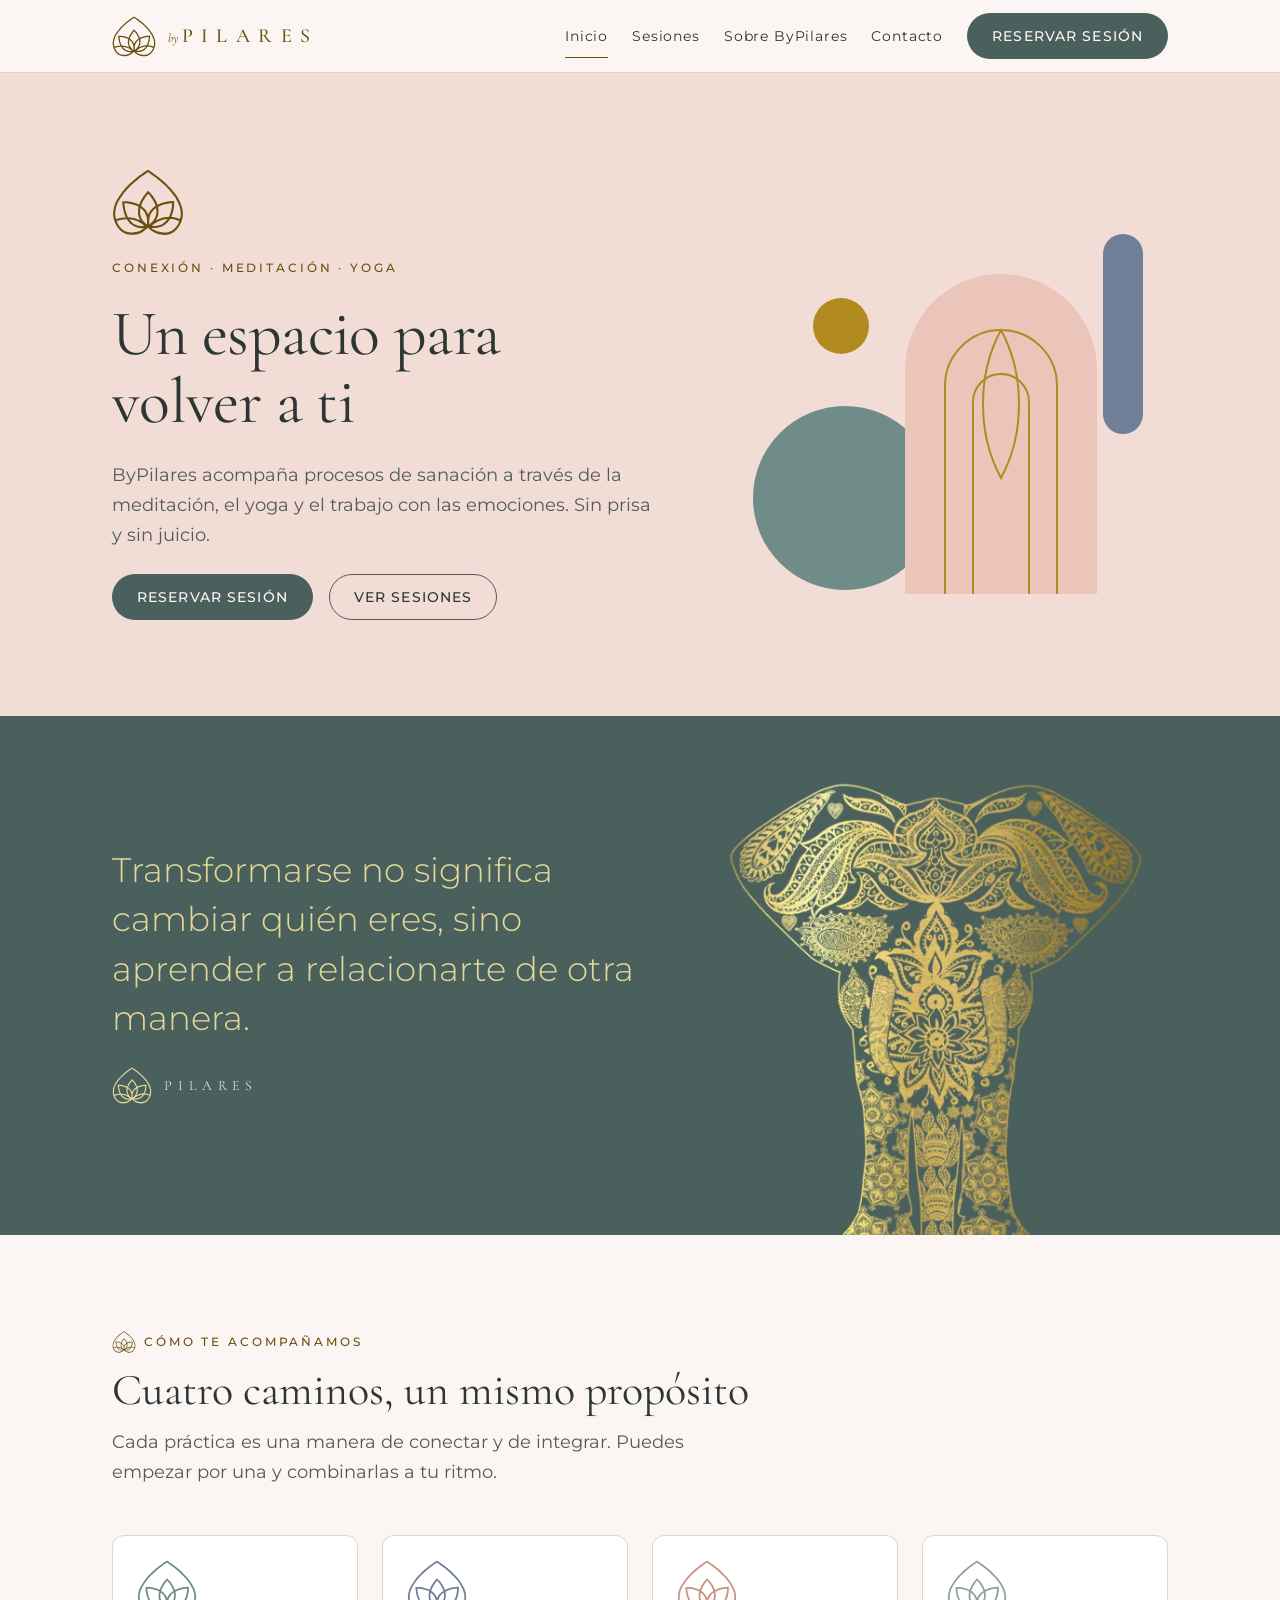
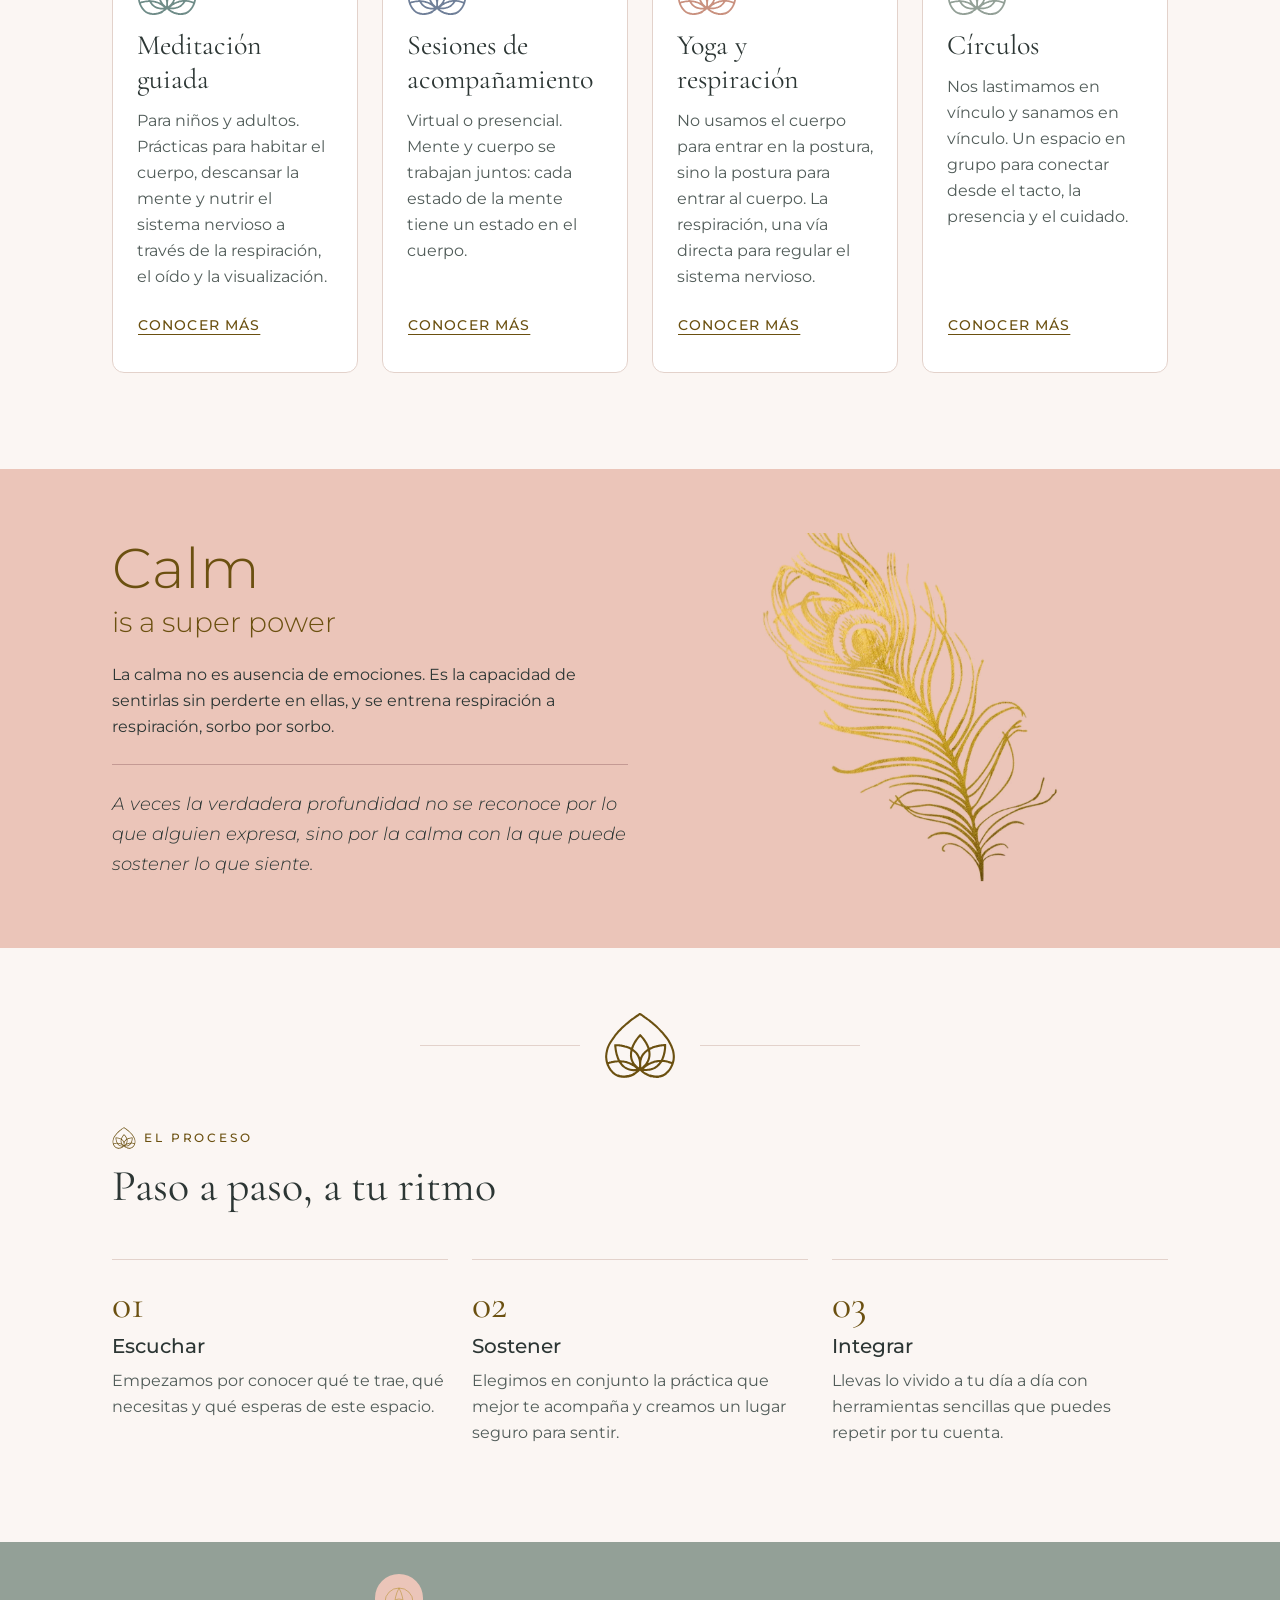
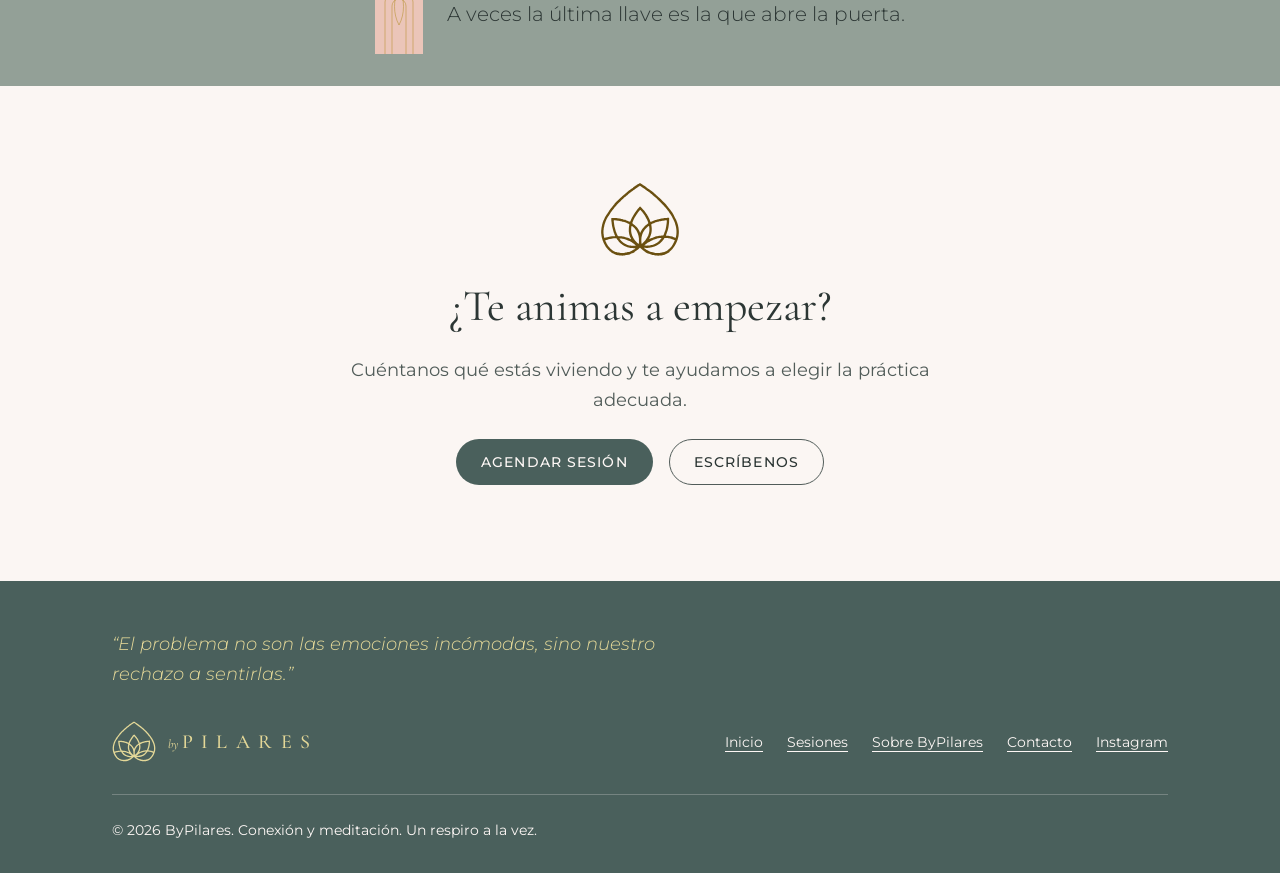
==== commit 2b9a51f7: "Soften the hero composition around the pink door Replace the square slab, pill and bar with a sage d" ====
--- a/index.html
+++ b/index.html
@@ -45,13 +45,13 @@
       </div>
     </div>
     <svg class="hero__art" viewBox="0 0 400 400" aria-hidden="true" focusable="false">
-      <rect class="a-teal" x="0" y="64" width="144" height="336"/>
+      <circle class="a-teal" cx="100" cy="304" r="92"/>
+      <circle class="a-gold" cx="96" cy="132" r="28"/>
+      <rect class="a-slate" x="358" y="40" width="40" height="200" rx="20"/>
       <path class="a-peach" d="M160 400 V176 A96 96 0 0 1 352 176 V400 Z"/>
       <path class="a-petal" d="M200 400 V192 A56 56 0 0 1 312 192 V400"/>
       <path class="a-petal" d="M228 400 V208 A28 28 0 0 1 284 208 V400"/>
       <path class="a-petal" d="M256 136 C232 180 232 240 256 284 C280 240 280 180 256 136 Z"/>
-      <rect class="a-slate" x="368" y="0" width="32" height="240"/>
-      <rect class="a-gold" x="32" y="16" width="80" height="32" rx="16"/>
     </svg>
   </div>
 </section>
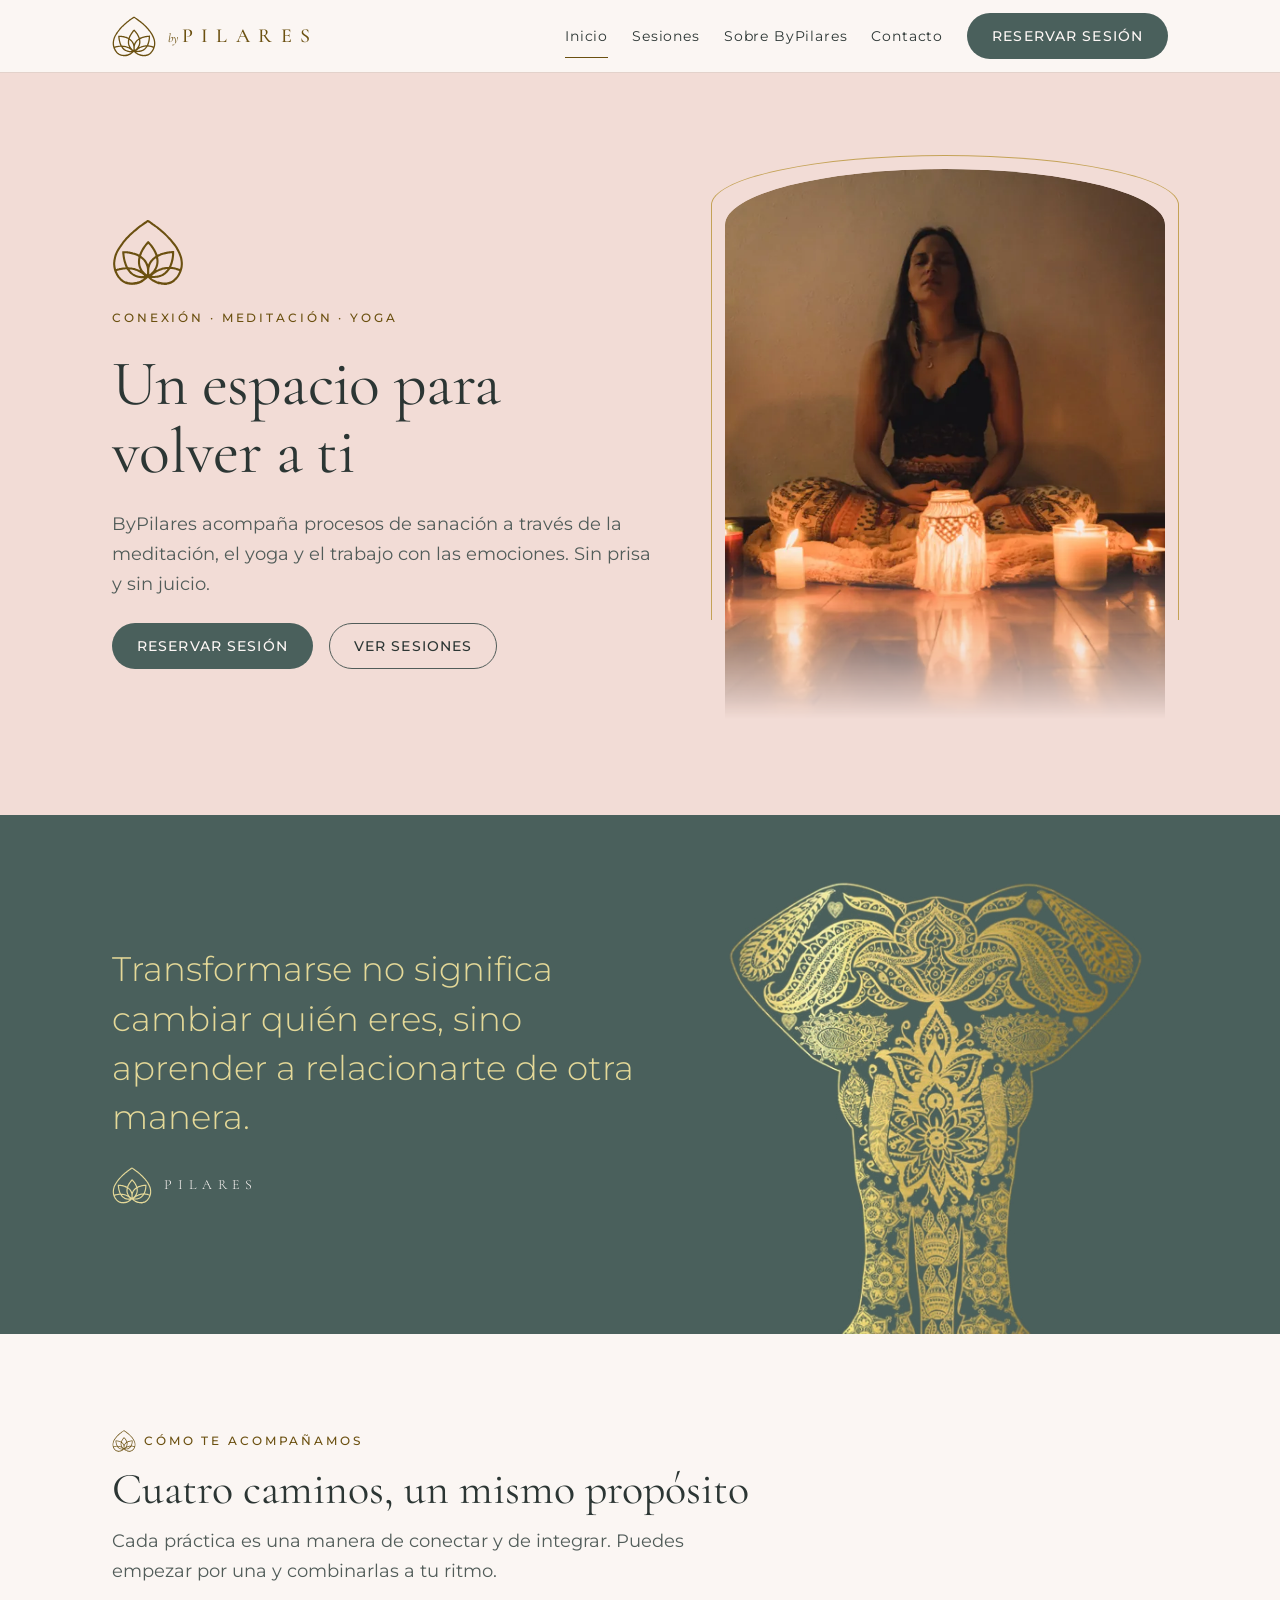
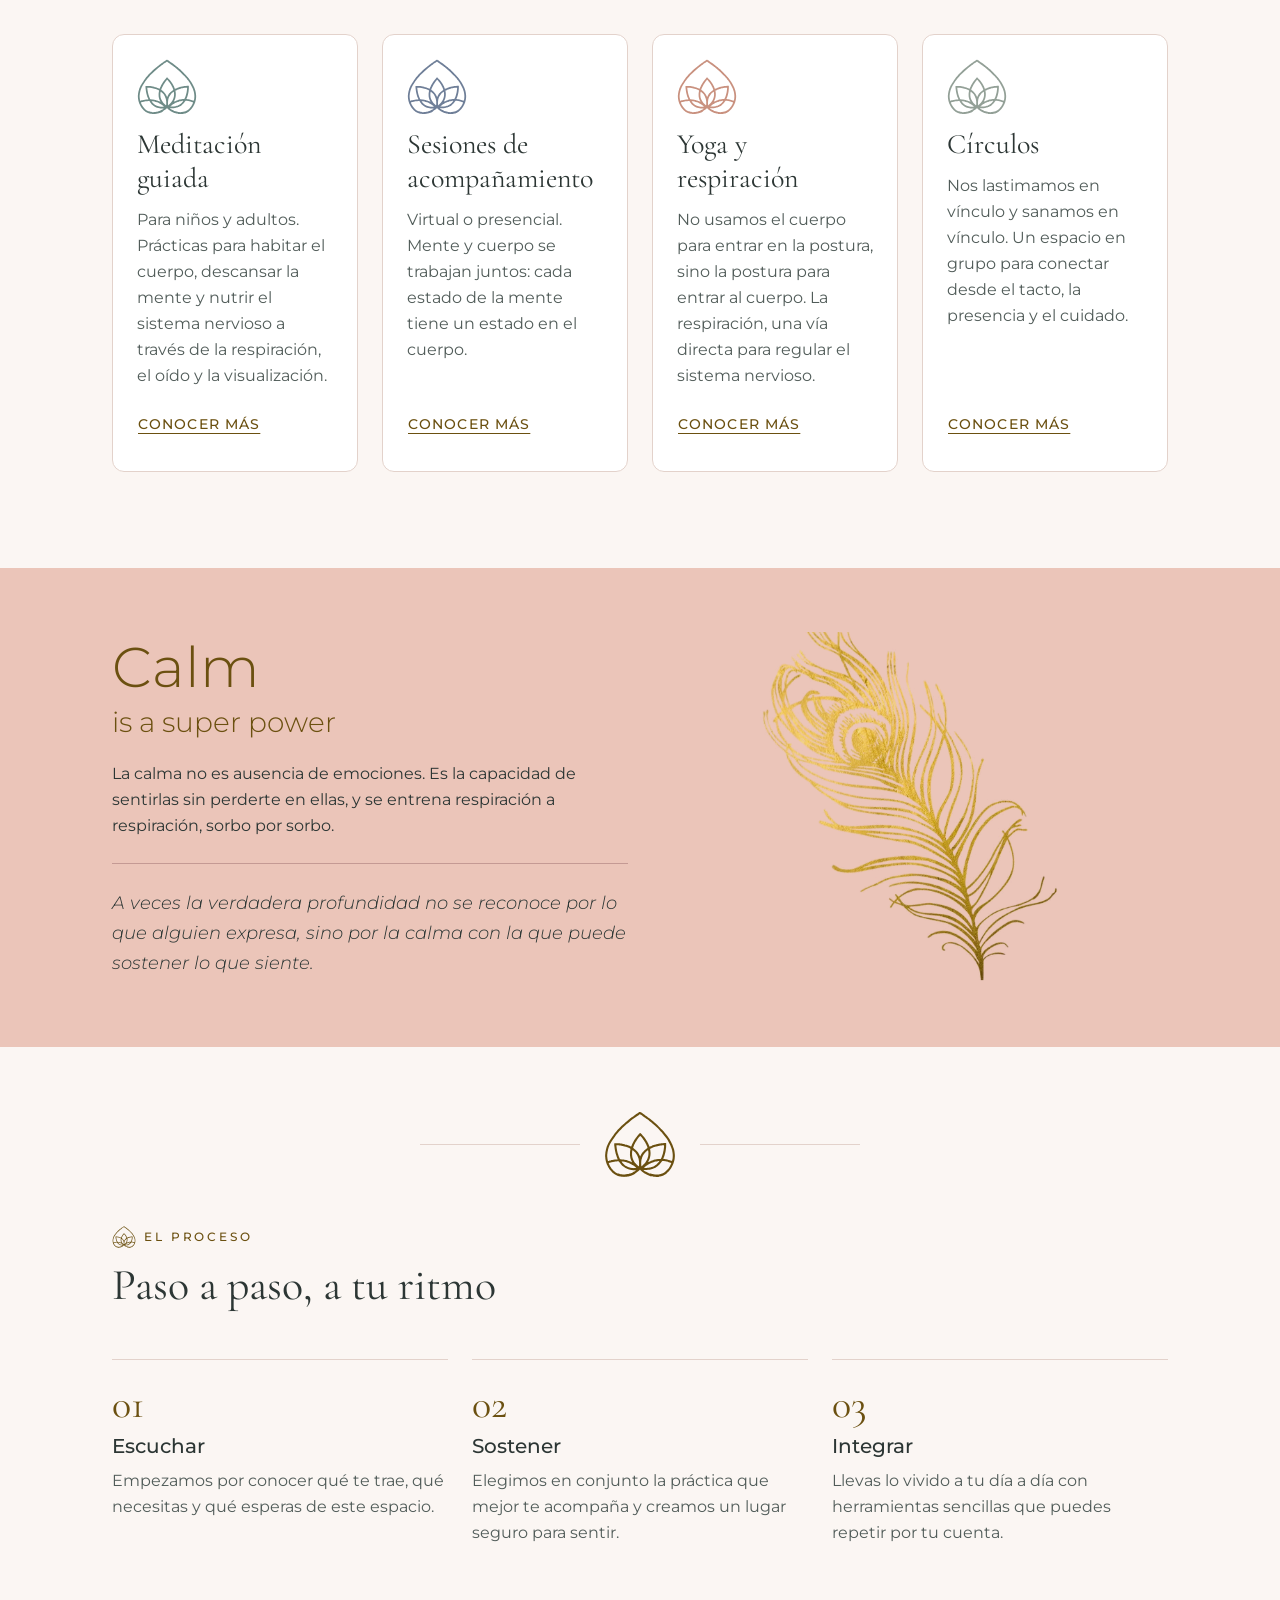
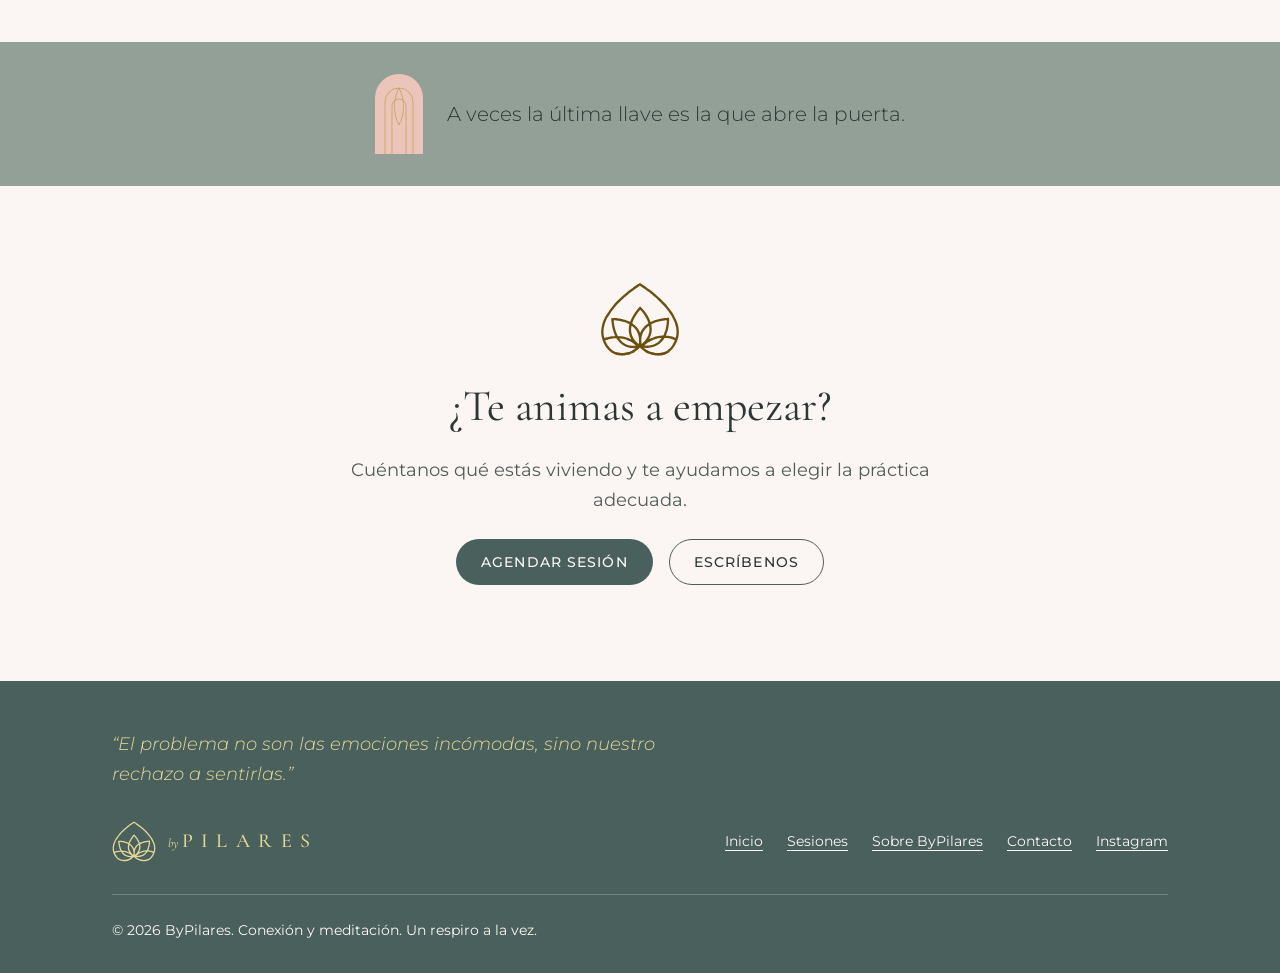
==== commit 5116af33: "Hero photo, door moves to Sesiones, portrait on Sobre - Home hero: Pilar meditating with candles in " ====
--- a/index.html
+++ b/index.html
@@ -44,15 +44,10 @@
         <a class="bp-btn bp-btn--secondary" href="sesiones.html">Ver sesiones</a>
       </div>
     </div>
-    <svg class="hero__art" viewBox="0 0 400 400" aria-hidden="true" focusable="false">
-      <circle class="a-teal" cx="100" cy="304" r="92"/>
-      <circle class="a-gold" cx="96" cy="132" r="28"/>
-      <rect class="a-slate" x="358" y="40" width="40" height="200" rx="20"/>
-      <path class="a-peach" d="M160 400 V176 A96 96 0 0 1 352 176 V400 Z"/>
-      <path class="a-petal" d="M200 400 V192 A56 56 0 0 1 312 192 V400"/>
-      <path class="a-petal" d="M228 400 V208 A28 28 0 0 1 284 208 V400"/>
-      <path class="a-petal" d="M256 136 C232 180 232 240 256 284 C280 240 280 180 256 136 Z"/>
-    </svg>
+    <figure class="arch-photo arch-photo--hero">
+      <span class="arch-photo__halo" aria-hidden="true"></span>
+      <img src="assets/img/photos/pilar-meditando.webp" srcset="assets/img/photos/pilar-meditando-640.webp 640w, assets/img/photos/pilar-meditando.webp 853w" sizes="(min-width: 900px) 440px, 82vw" width="853" height="1280" alt="Pilar meditando en el suelo, con los ojos cerrados, rodeada de velas encendidas" fetchpriority="high">
+    </figure>
   </div>
 </section>
 
--- a/assets/css/site.css
+++ b/assets/css/site.css
@@ -73,7 +73,6 @@
 .hero .wrap { display: grid; gap: var(--space-8); align-items: center; padding-top: var(--space-16); padding-bottom: var(--space-16); }
 .hero__copy { display: flex; flex-direction: column; gap: var(--space-6); max-width: 34em; }
 .hero__actions { display: flex; flex-wrap: wrap; gap: var(--space-4); align-items: center; }
-.hero__art { justify-self: center; width: min(400px, 100%); height: auto; display: block; }
 .a-teal { fill: var(--sage-teal); } .a-peach { fill: var(--peach); } .a-slate { fill: var(--slate); } .a-gold { fill: var(--gold-foil); }
 .a-petal { fill: none; stroke: var(--gold-foil); stroke-width: 2; }
 @media (min-width: 900px) {
@@ -213,3 +212,39 @@
 
 .hero__mark { display: block; color: var(--gold-ink); }
 .hero__mark .lotus { width: 72px; height: 67px; }
+
+/* Arch photo: rounded top echoing the door, soft fade at the base, thin gold halo */
+.arch-photo { position: relative; margin: 0; justify-self: center; width: min(440px, 82vw); }
+.arch-photo img {
+  position: relative; z-index: 1; display: block; width: 100%; height: auto; aspect-ratio: 4 / 5; object-fit: cover; object-position: 50% 30%;
+  border-radius: 999px 999px 0 0 / 46% 46% 0 0;
+  -webkit-mask-image: linear-gradient(to bottom, #000 70%, rgba(0,0,0,0.55) 86%, transparent 100%);
+          mask-image: linear-gradient(to bottom, #000 70%, rgba(0,0,0,0.55) 86%, transparent 100%);
+}
+.arch-photo__halo {
+  position: absolute; z-index: 0; inset: -14px -14px 18% -14px;
+  border: 1.5px solid var(--gold-foil); border-bottom: 0;
+  border-radius: 999px 999px 0 0 / 46% 46% 0 0;
+  opacity: 0.7;
+}
+.arch-photo--hero img { object-position: 50% 26%; }
+.arch-photo--about { width: min(400px, 82vw); align-self: flex-start; margin: var(--space-4) 0 0 14px; }
+.arch-photo--about img { object-position: 50% 18%; }
+@media (prefers-reduced-motion: no-preference) {
+  .arch-photo img { animation: bp-fade-up 1.2s ease-out both; }
+  .arch-photo__halo { animation: bp-fade 1.8s ease-out 0.4s both; }
+  @keyframes bp-fade-up { from { opacity: 0; transform: translateY(16px); } to { opacity: 1; transform: none; } }
+  @keyframes bp-fade { from { opacity: 0; } to { opacity: 0.7; } }
+}
+.about-intro { display: flex; flex-direction: column; }
+
+/* Sesiones feature header with the door */
+.page-head--feature { padding: var(--space-16) 0; }
+.page-head--feature .wrap { display: grid; gap: var(--space-8); align-items: center; }
+.page-head__copy { display: flex; flex-direction: column; gap: var(--space-6); max-width: 36em; }
+.page-head__door { width: min(240px, 50vw); height: auto; justify-self: center; }
+@media (min-width: 900px) {
+  .page-head--feature { padding: var(--space-24) 0; min-height: 560px; display: flex; align-items: center; }
+  .page-head--feature .wrap { grid-template-columns: 1.4fr 1fr; }
+  .page-head__door { width: 280px; }
+}
